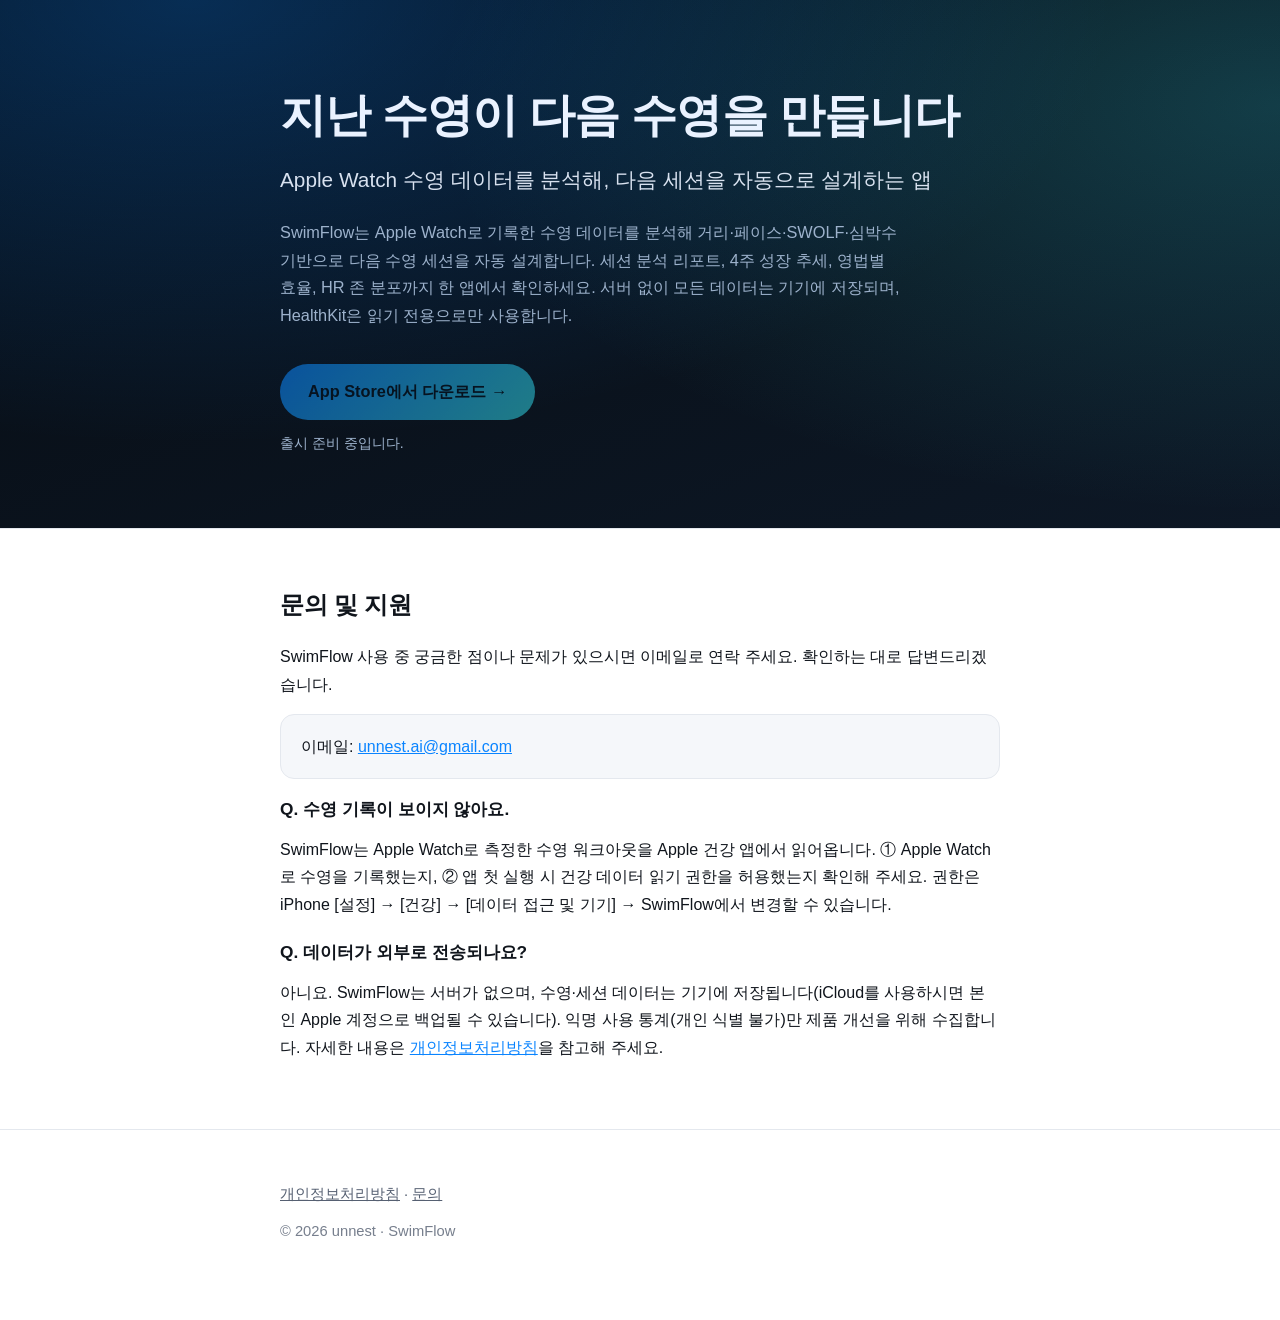
==== index.html @ 41cf7a86 "SwimFlow 사이트 초기 게시 — 랜딩(index) + 개인정보처리방침(privacy) + CNAME 소스: unnest-app/swimflow docs/marketing/la" ====
<!DOCTYPE html>
<html lang="ko">
<head>
  <meta charset="UTF-8" />
  <meta name="viewport" content="width=device-width, initial-scale=1.0" />
  <title>SwimFlow — 지난 수영이 다음 수영을 만듭니다</title>
  <meta name="description" content="Apple Watch 수영 데이터를 분석해 다음 세션을 자동으로 설계하는 앱. 서버 없이 모든 데이터는 기기에 저장됩니다." />
  <!--
    배포용 마케팅 랜딩 (Support URL + Marketing URL 겸용).
    호스팅: swimflow.unnest.app 루트(/)에 게시.
    ※ 개인정보처리방침은 별도 페이지 — docs/legal/privacy-policy.html 을 /privacy 경로에 게시.
       App Store Connect 개인정보처리방침 URL + 인앱 링크(AppLinks.swift) = https://swimflow.unnest.app/privacy
    ※ 출시 후: 아래 "APP_STORE_URL" 자리에 App Store 링크 삽입 + class="cta disabled"에서 disabled 제거.
  -->
  <style>
    :root {
      color-scheme: light dark;
      --bg: #ffffff;
      --surface: #f5f7fa;
      --text: #10151c;
      --text-dim: #566072;
      --border: #e4e8ee;
      --accent: #0A84FF;
      --accent-2: #32D4DE;
      --navy-1: #060B11;
      --navy-2: #0D1826;
      --code-bg: #eef1f5;
      --on-navy: #eaf2ff;
      --on-navy-dim: #9db2cc;
    }
    @media (prefers-color-scheme: dark) {
      :root {
        --bg: #060B11;
        --surface: #0D1520;
        --text: #eef2f7;
        --text-dim: #9aa7b8;
        --border: #1e2a38;
        --code-bg: #142031;
      }
    }
    * { box-sizing: border-box; }
    html { -webkit-text-size-adjust: 100%; scroll-behavior: smooth; }
    body {
      font-family: -apple-system, BlinkMacSystemFont, "Apple SD Gothic Neo", "Segoe UI", Roboto, sans-serif;
      line-height: 1.7;
      color: var(--text);
      background: var(--bg);
      margin: 0;
    }
    a { color: var(--accent); }
    .wrap { max-width: 760px; margin: 0 auto; padding: 0 20px; }

    /* Hero */
    .hero {
      background:
        radial-gradient(120% 140% at 15% 0%, rgba(10,132,255,0.28), transparent 60%),
        radial-gradient(120% 140% at 100% 20%, rgba(50,212,222,0.22), transparent 55%),
        linear-gradient(160deg, var(--navy-1), var(--navy-2));
      color: var(--on-navy);
      padding: 88px 0 72px;
    }
    .hero h1 {
      font-size: clamp(1.9rem, 6vw, 2.9rem);
      font-weight: 800;
      letter-spacing: -0.02em;
      line-height: 1.2;
      margin: 0 0 18px;
    }
    .hero .sub {
      font-size: clamp(1.05rem, 3vw, 1.3rem);
      font-weight: 500;
      color: var(--on-navy);
      opacity: 0.92;
      margin: 0 0 22px;
    }
    .hero .body {
      font-size: 1.02rem;
      color: var(--on-navy-dim);
      max-width: 620px;
      margin: 0 0 34px;
    }
    .cta {
      display: inline-block;
      background: linear-gradient(135deg, var(--accent), var(--accent-2));
      color: #04121f;
      font-weight: 700;
      font-size: 1.02rem;
      text-decoration: none;
      padding: 14px 28px;
      border-radius: 999px;
    }
    .cta.disabled { opacity: 0.55; pointer-events: none; }
    .cta-note { display: block; margin-top: 12px; font-size: 0.88rem; color: var(--on-navy-dim); }

    /* Sections */
    section { padding: 56px 0; border-top: 1px solid var(--border); }
    h2 {
      font-size: 1.5rem;
      font-weight: 700;
      letter-spacing: -0.01em;
      margin: 0 0 18px;
    }
    h3 { font-size: 1.08rem; font-weight: 600; margin: 26px 0 8px; }
    p { margin: 12px 0; }
    .card {
      background: var(--surface);
      border: 1px solid var(--border);
      border-radius: 14px;
      padding: 18px 20px;
      margin: 16px 0;
    }
    .faq h3 { margin-top: 20px; }
    .faq h3:first-child { margin-top: 0; }
    footer { padding: 40px 0 64px; color: var(--text-dim); font-size: 0.92rem; border-top: 1px solid var(--border); }
    footer a { color: var(--text-dim); }
    footer .muted { opacity: 0.8; margin-top: 8px; }
  </style>
</head>
<body>

  <!-- ① 히어로 -->
  <header class="hero" id="home">
    <div class="wrap">
      <h1>지난 수영이 다음 수영을 만듭니다</h1>
      <p class="sub">Apple Watch 수영 데이터를 분석해, 다음 세션을 자동으로 설계하는 앱</p>
      <p class="body">
        SwimFlow는 Apple Watch로 기록한 수영 데이터를 분석해 거리·페이스·SWOLF·심박수 기반으로
        다음 수영 세션을 자동 설계합니다. 세션 분석 리포트, 4주 성장 추세, 영법별 효율, HR 존 분포까지
        한 앱에서 확인하세요. 서버 없이 모든 데이터는 기기에 저장되며, HealthKit은 읽기 전용으로만 사용합니다.
      </p>
      <!-- 출시 후 href를 App Store 주소로 교체하고 class="cta disabled"에서 disabled 제거 -->
      <a class="cta disabled" href="#" data-appstore="APP_STORE_URL">App Store에서 다운로드 →</a>
      <span class="cta-note">출시 준비 중입니다.</span>
    </div>
  </header>

  <!-- ② 문의 및 지원 -->
  <section id="support">
    <div class="wrap">
      <h2>문의 및 지원</h2>
      <p>SwimFlow 사용 중 궁금한 점이나 문제가 있으시면 이메일로 연락 주세요. 확인하는 대로 답변드리겠습니다.</p>
      <div class="card">이메일: <a href="mailto:unnest.ai@gmail.com">unnest.ai@gmail.com</a></div>

      <div class="faq">
        <h3>Q. 수영 기록이 보이지 않아요.</h3>
        <p>SwimFlow는 Apple Watch로 측정한 수영 워크아웃을 Apple 건강 앱에서 읽어옵니다.
          ① Apple Watch로 수영을 기록했는지, ② 앱 첫 실행 시 건강 데이터 읽기 권한을 허용했는지 확인해 주세요.
          권한은 iPhone [설정] → [건강] → [데이터 접근 및 기기] → SwimFlow에서 변경할 수 있습니다.</p>

        <h3>Q. 데이터가 외부로 전송되나요?</h3>
        <p>아니요. SwimFlow는 서버가 없으며, 수영·세션 데이터는 기기에 저장됩니다(iCloud를 사용하시면
          본인 Apple 계정으로 백업될 수 있습니다). 익명 사용 통계(개인 식별 불가)만 제품 개선을 위해 수집합니다.
          자세한 내용은 <a href="/privacy">개인정보처리방침</a>을 참고해 주세요.</p>
      </div>
    </div>
  </section>

  <footer>
    <div class="wrap">
      <p><a href="/privacy">개인정보처리방침</a> · <a href="mailto:unnest.ai@gmail.com">문의</a></p>
      <p class="muted">© 2026 unnest · SwimFlow</p>
    </div>
  </footer>

</body>
</html>
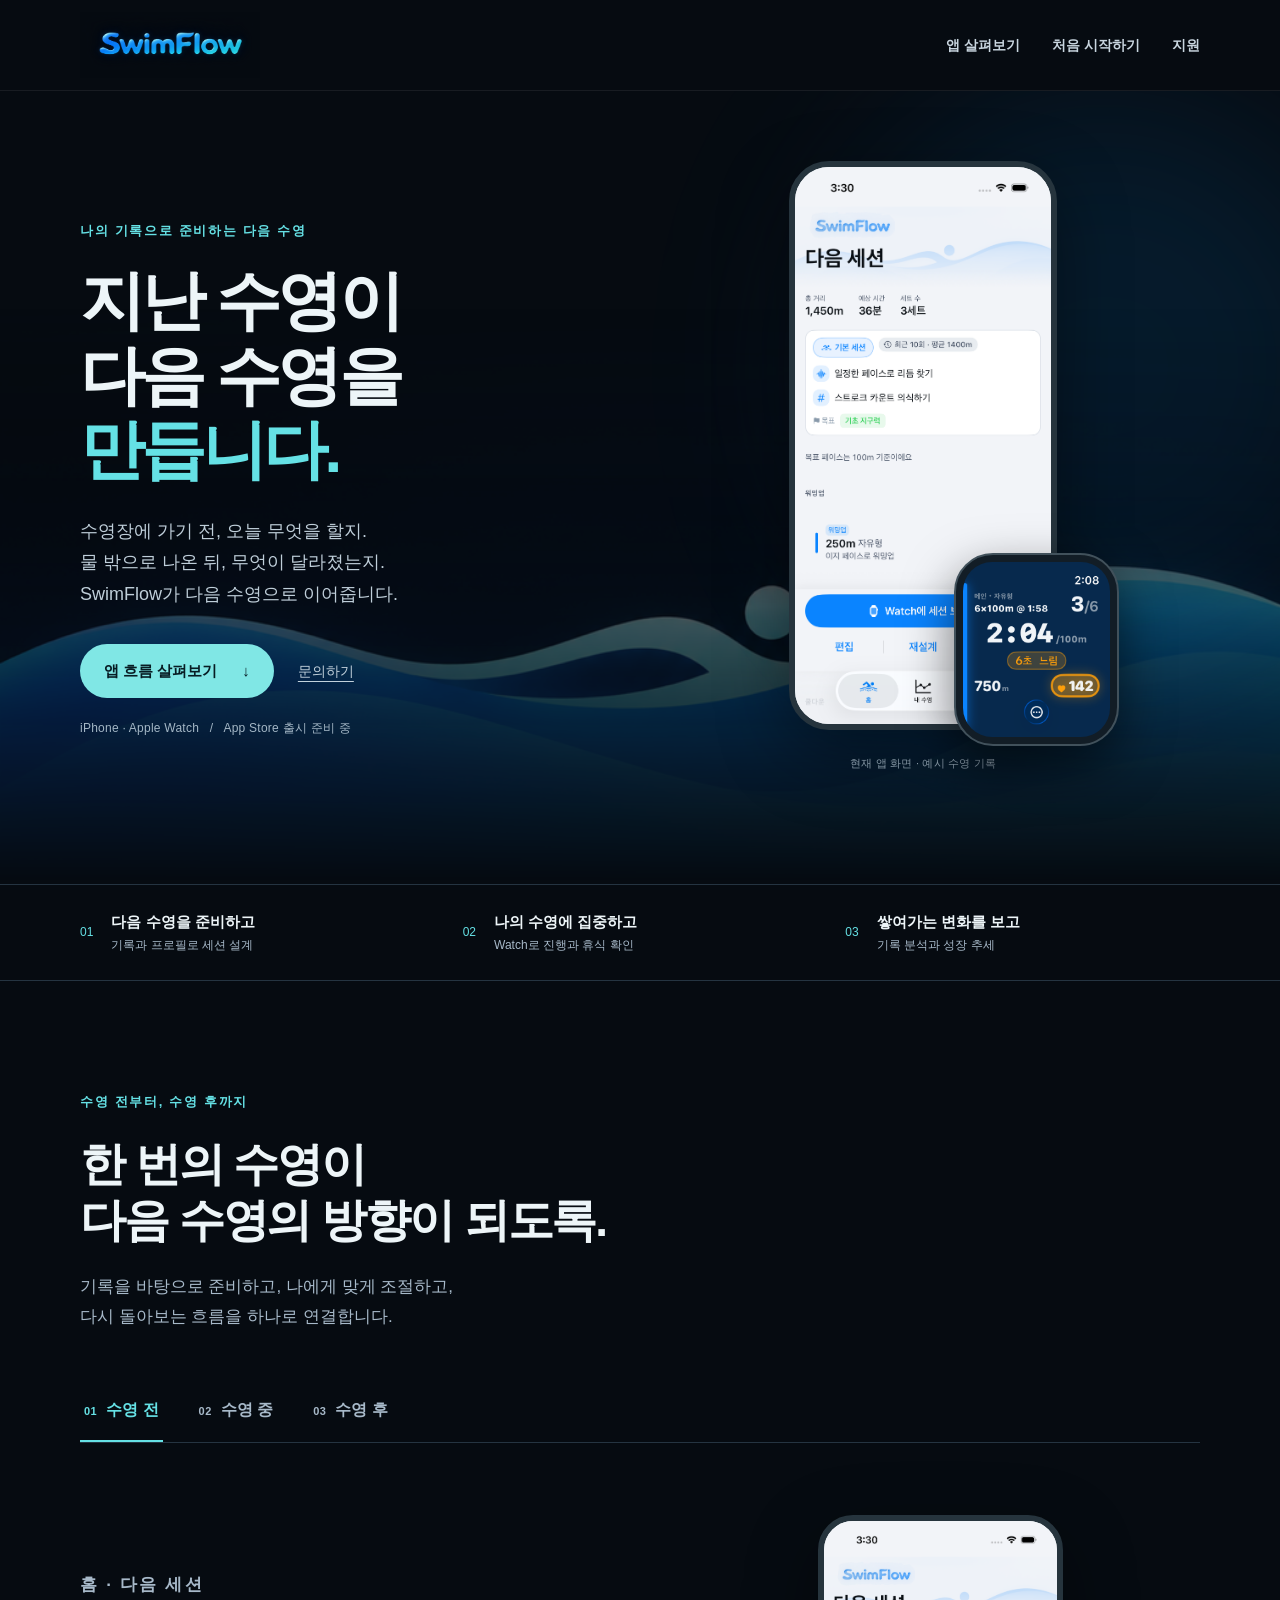
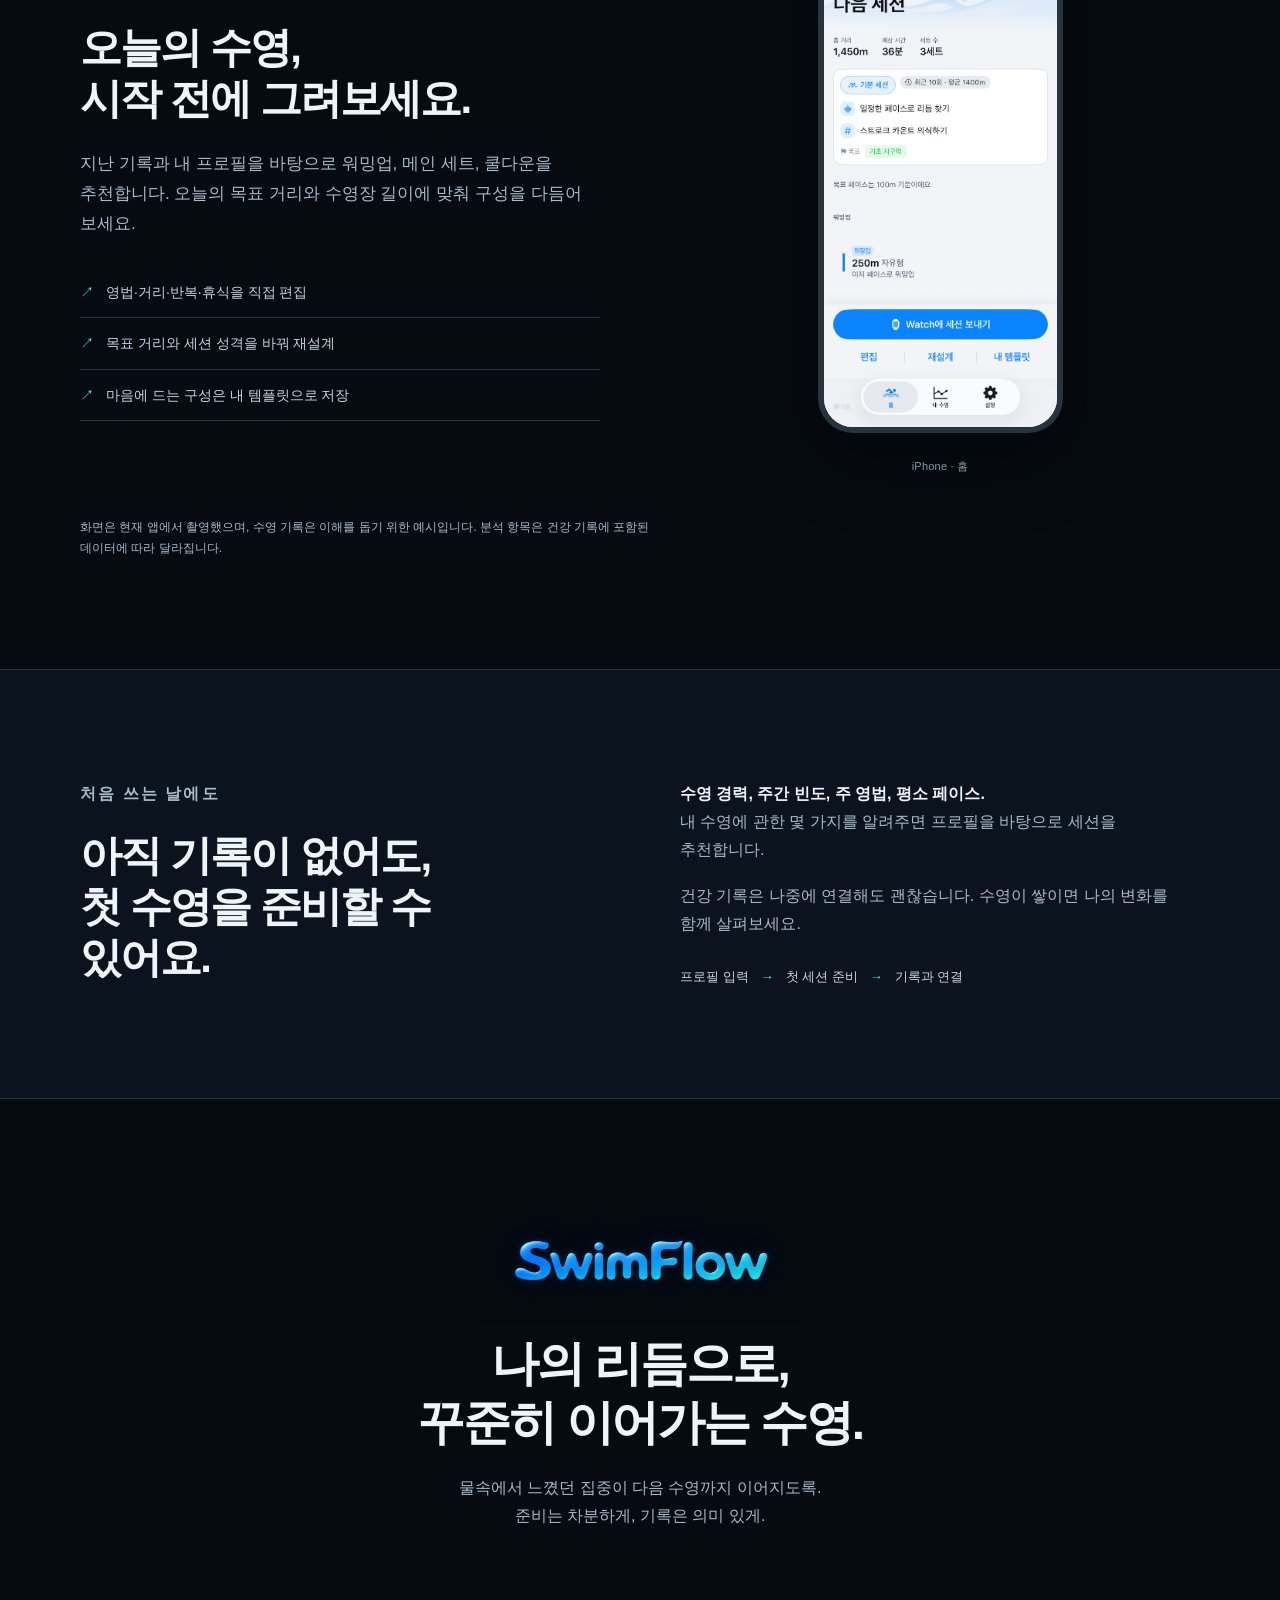
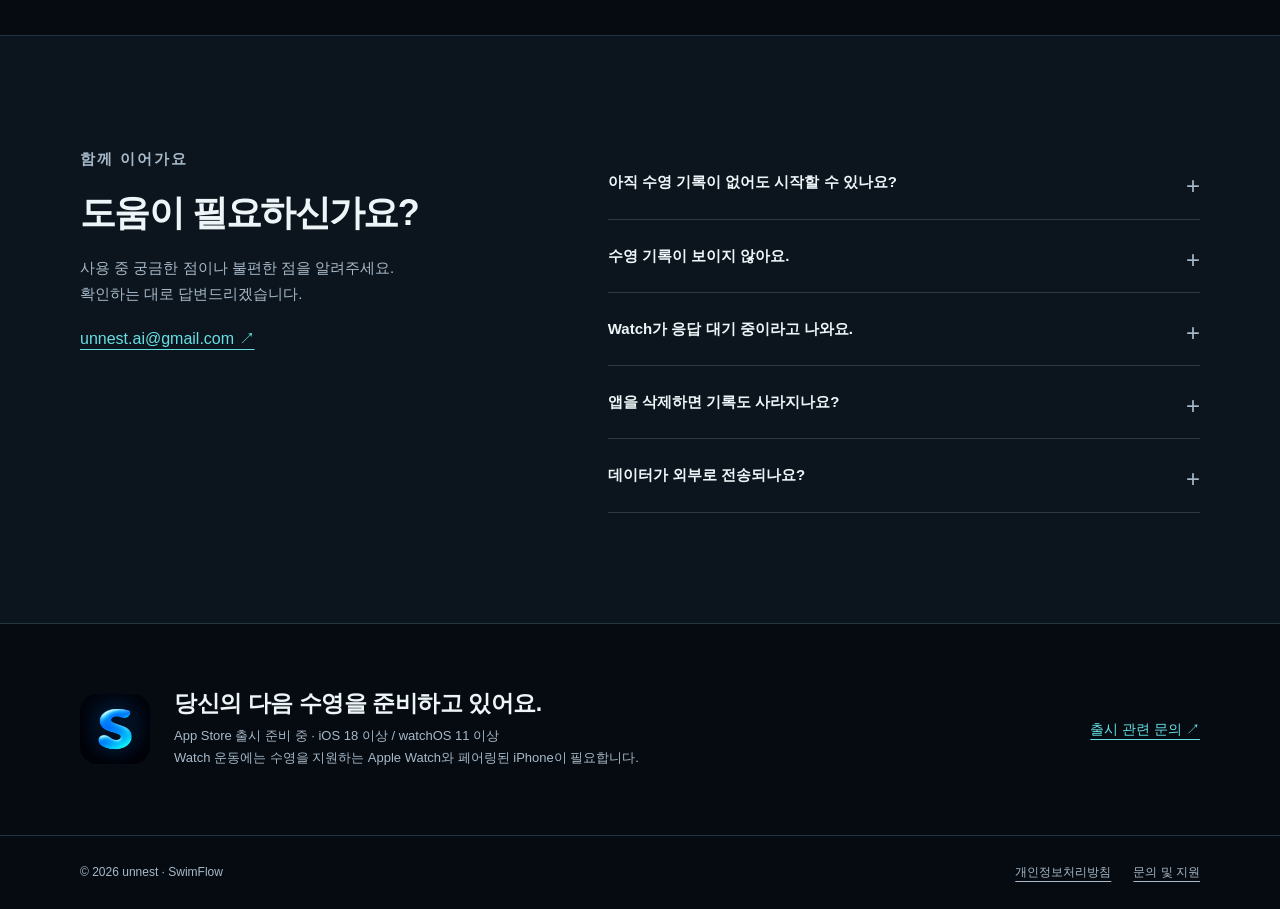
==== commit cc9d98e5: "Refresh SwimFlow website with approved brand and app journey" ====
--- a/index.html
+++ b/index.html
@@ -2,165 +2,143 @@
 <html lang="ko">
 <head>
   <meta charset="UTF-8" />
-  <meta name="viewport" content="width=device-width, initial-scale=1.0" />
+  <meta name="viewport" content="width=device-width, initial-scale=1" />
+  <meta name="theme-color" content="#060B11" />
   <title>SwimFlow — 지난 수영이 다음 수영을 만듭니다</title>
-  <meta name="description" content="Apple Watch 수영 데이터를 분석해 다음 세션을 자동으로 설계하는 앱. 서버 없이 모든 데이터는 기기에 저장됩니다." />
-  <!--
-    배포용 마케팅 랜딩 (Support URL + Marketing URL 겸용).
-    호스팅: swimflow.unnest.app 루트(/)에 게시.
-    ※ 개인정보처리방침은 별도 페이지 — docs/legal/privacy-policy.html 을 /privacy 경로에 게시.
-       App Store Connect 개인정보처리방침 URL + 인앱 링크(AppLinks.swift) = https://swimflow.unnest.app/privacy
-    ※ 출시 후: 아래 "APP_STORE_URL" 자리에 App Store 링크 삽입 + class="cta disabled"에서 disabled 제거.
-  -->
-  <style>
-    :root {
-      color-scheme: light dark;
-      --bg: #ffffff;
-      --surface: #f5f7fa;
-      --text: #10151c;
-      --text-dim: #566072;
-      --border: #e4e8ee;
-      --accent: #0A84FF;
-      --accent-2: #32D4DE;
-      --navy-1: #060B11;
-      --navy-2: #0D1826;
-      --code-bg: #eef1f5;
-      --on-navy: #eaf2ff;
-      --on-navy-dim: #9db2cc;
-    }
-    @media (prefers-color-scheme: dark) {
-      :root {
-        --bg: #060B11;
-        --surface: #0D1520;
-        --text: #eef2f7;
-        --text-dim: #9aa7b8;
-        --border: #1e2a38;
-        --code-bg: #142031;
-      }
-    }
-    * { box-sizing: border-box; }
-    html { -webkit-text-size-adjust: 100%; scroll-behavior: smooth; }
-    body {
-      font-family: -apple-system, BlinkMacSystemFont, "Apple SD Gothic Neo", "Segoe UI", Roboto, sans-serif;
-      line-height: 1.7;
-      color: var(--text);
-      background: var(--bg);
-      margin: 0;
-    }
-    a { color: var(--accent); }
-    .wrap { max-width: 760px; margin: 0 auto; padding: 0 20px; }
-
-    /* Hero */
-    .hero {
-      background:
-        radial-gradient(120% 140% at 15% 0%, rgba(10,132,255,0.28), transparent 60%),
-        radial-gradient(120% 140% at 100% 20%, rgba(50,212,222,0.22), transparent 55%),
-        linear-gradient(160deg, var(--navy-1), var(--navy-2));
-      color: var(--on-navy);
-      padding: 88px 0 72px;
-    }
-    .hero h1 {
-      font-size: clamp(1.9rem, 6vw, 2.9rem);
-      font-weight: 800;
-      letter-spacing: -0.02em;
-      line-height: 1.2;
-      margin: 0 0 18px;
-    }
-    .hero .sub {
-      font-size: clamp(1.05rem, 3vw, 1.3rem);
-      font-weight: 500;
-      color: var(--on-navy);
-      opacity: 0.92;
-      margin: 0 0 22px;
-    }
-    .hero .body {
-      font-size: 1.02rem;
-      color: var(--on-navy-dim);
-      max-width: 620px;
-      margin: 0 0 34px;
-    }
-    .cta {
-      display: inline-block;
-      background: linear-gradient(135deg, var(--accent), var(--accent-2));
-      color: #04121f;
-      font-weight: 700;
-      font-size: 1.02rem;
-      text-decoration: none;
-      padding: 14px 28px;
-      border-radius: 999px;
-    }
-    .cta.disabled { opacity: 0.55; pointer-events: none; }
-    .cta-note { display: block; margin-top: 12px; font-size: 0.88rem; color: var(--on-navy-dim); }
-
-    /* Sections */
-    section { padding: 56px 0; border-top: 1px solid var(--border); }
-    h2 {
-      font-size: 1.5rem;
-      font-weight: 700;
-      letter-spacing: -0.01em;
-      margin: 0 0 18px;
-    }
-    h3 { font-size: 1.08rem; font-weight: 600; margin: 26px 0 8px; }
-    p { margin: 12px 0; }
-    .card {
-      background: var(--surface);
-      border: 1px solid var(--border);
-      border-radius: 14px;
-      padding: 18px 20px;
-      margin: 16px 0;
-    }
-    .faq h3 { margin-top: 20px; }
-    .faq h3:first-child { margin-top: 0; }
-    footer { padding: 40px 0 64px; color: var(--text-dim); font-size: 0.92rem; border-top: 1px solid var(--border); }
-    footer a { color: var(--text-dim); }
-    footer .muted { opacity: 0.8; margin-top: 8px; }
-  </style>
+  <meta name="description" content="나의 기록으로 준비하는 다음 수영. SwimFlow에서 세션을 설계하고 Apple Watch로 수영한 뒤, 내 수영의 변화를 확인하세요." />
+  <meta property="og:title" content="SwimFlow — 지난 수영이 다음 수영을 만듭니다" />
+  <meta property="og:description" content="수영 전의 준비부터, 수영 후의 발견까지. iPhone과 Apple Watch로 이어가는 나의 수영." />
+  <meta property="og:type" content="website" />
+  <meta property="og:url" content="https://swimflow.unnest.app/" />
+  <link rel="canonical" href="https://swimflow.unnest.app/" />
+  <link rel="stylesheet" href="site.css" />
+  <script src="site.js" defer></script>
 </head>
 <body>
-
-  <!-- ① 히어로 -->
-  <header class="hero" id="home">
-    <div class="wrap">
-      <h1>지난 수영이 다음 수영을 만듭니다</h1>
-      <p class="sub">Apple Watch 수영 데이터를 분석해, 다음 세션을 자동으로 설계하는 앱</p>
-      <p class="body">
-        SwimFlow는 Apple Watch로 기록한 수영 데이터를 분석해 거리·페이스·SWOLF·심박수 기반으로
-        다음 수영 세션을 자동 설계합니다. 세션 분석 리포트, 4주 성장 추세, 영법별 효율, HR 존 분포까지
-        한 앱에서 확인하세요. 서버 없이 모든 데이터는 기기에 저장되며, HealthKit은 읽기 전용으로만 사용합니다.
-      </p>
-      <!-- 출시 후 href를 App Store 주소로 교체하고 class="cta disabled"에서 disabled 제거 -->
-      <a class="cta disabled" href="#" data-appstore="APP_STORE_URL">App Store에서 다운로드 →</a>
-      <span class="cta-note">출시 준비 중입니다.</span>
-    </div>
+  <a class="skip" href="#main">본문으로 이동</a>
+  <header class="site-header">
+    <nav class="nav wrap" aria-label="주요 메뉴">
+      <a class="brand" href="#home" aria-label="SwimFlow 처음으로"><img src="assets/wordmark.png" width="2056" height="765" alt="SwimFlow" fetchpriority="high" /></a>
+      <div class="nav-links">
+        <a href="#journey">앱 살펴보기</a>
+        <a class="nav-extra" href="#first-swim">처음 시작하기</a>
+        <a href="#support">지원</a>
+      </div>
+    </nav>
   </header>
-
-  <!-- ② 문의 및 지원 -->
-  <section id="support">
-    <div class="wrap">
-      <h2>문의 및 지원</h2>
-      <p>SwimFlow 사용 중 궁금한 점이나 문제가 있으시면 이메일로 연락 주세요. 확인하는 대로 답변드리겠습니다.</p>
-      <div class="card">이메일: <a href="mailto:unnest.ai@gmail.com">unnest.ai@gmail.com</a></div>
-
-      <div class="faq">
-        <h3>Q. 수영 기록이 보이지 않아요.</h3>
-        <p>SwimFlow는 Apple Watch로 측정한 수영 워크아웃을 Apple 건강 앱에서 읽어옵니다.
-          ① Apple Watch로 수영을 기록했는지, ② 앱 첫 실행 시 건강 데이터 읽기 권한을 허용했는지 확인해 주세요.
-          권한은 iPhone [설정] → [건강] → [데이터 접근 및 기기] → SwimFlow에서 변경할 수 있습니다.</p>
-
-        <h3>Q. 데이터가 외부로 전송되나요?</h3>
-        <p>아니요. SwimFlow는 서버가 없으며, 수영·세션 데이터는 기기에 저장됩니다(iCloud를 사용하시면
-          본인 Apple 계정으로 백업될 수 있습니다). 익명 사용 통계(개인 식별 불가)만 제품 개선을 위해 수집합니다.
-          자세한 내용은 <a href="/privacy">개인정보처리방침</a>을 참고해 주세요.</p>
+  <main id="main">
+    <section class="hero" id="home" aria-labelledby="hero-title">
+      <div class="hero-water" aria-hidden="true"><img src="assets/water.png" width="1024" height="1024" alt="" /></div>
+      <div class="wrap hero-grid">
+        <div class="hero-copy">
+          <p class="eyebrow">나의 기록으로 준비하는 다음 수영</p>
+          <h1 id="hero-title"><span>지난 수영이</span> <span>다음 수영을</span> <span class="accent">만듭니다.</span></h1>
+          <p class="hero-intro">수영장에 가기 전, 오늘 무엇을 할지.<br />물 밖으로 나온 뒤, 무엇이 달라졌는지.<br />SwimFlow가 다음 수영으로 이어줍니다.</p>
+          <div class="actions">
+            <a class="button" href="#journey">앱 흐름 살펴보기 <span aria-hidden="true">↓</span></a>
+            <a class="text-link" href="#support">문의하기</a>
+          </div>
+          <p class="availability">iPhone · Apple Watch &nbsp; / &nbsp; App Store 출시 준비 중</p>
+        </div>
+        <figure class="hero-visual">
+          <div class="phone"><img src="assets/app-home.png" width="1206" height="2622" alt="SwimFlow 홈. 다음 수영의 추천 이유와 세트를 확인하고 Watch에 세션을 보냅니다." fetchpriority="high" /></div>
+          <div class="hero-watch"><img src="assets/app-watch.png" width="416" height="496" alt="Watch 운동 화면. 세트 진행, 직전 구간 페이스와 심박수를 표시합니다." /></div>
+          <figcaption class="screen-note">현재 앱 화면 · 예시 수영 기록</figcaption>
+        </figure>
+      </div>
+    </section>
+    <div class="loop-strip">
+      <div class="wrap">
+        <ol class="loop" aria-label="SwimFlow의 수영 흐름">
+          <li><span class="n">01</span><div><strong>다음 수영을 준비하고</strong><small>기록과 프로필로 세션 설계</small></div></li>
+          <li><span class="n">02</span><div><strong>나의 수영에 집중하고</strong><small>Watch로 진행과 휴식 확인</small></div></li>
+          <li><span class="n">03</span><div><strong>쌓여가는 변화를 보고</strong><small>기록 분석과 성장 추세</small></div></li>
+        </ol>
       </div>
     </div>
-  </section>
-
-  <footer>
-    <div class="wrap">
-      <p><a href="/privacy">개인정보처리방침</a> · <a href="mailto:unnest.ai@gmail.com">문의</a></p>
-      <p class="muted">© 2026 unnest · SwimFlow</p>
-    </div>
-  </footer>
-
+    <section class="section wrap" id="journey" aria-labelledby="journey-title">
+      <div class="section-heading">
+        <p class="eyebrow">수영 전부터, 수영 후까지</p>
+        <h2 id="journey-title">한 번의 수영이<br />다음 수영의 방향이 되도록.</h2>
+        <p class="intro">기록을 바탕으로 준비하고, 나에게 맞게 조절하고,<br />다시 돌아보는 흐름을 하나로 연결합니다.</p>
+      </div>
+      <div class="journey-tabs" role="tablist" aria-label="수영 단계별 기능" data-journey-tabs hidden>
+        <button type="button" id="tab-plan" role="tab" aria-controls="panel-plan" aria-selected="true"><span>01</span>수영 전</button>
+        <button type="button" id="tab-swim" role="tab" aria-controls="panel-swim" aria-selected="false" tabindex="-1"><span>02</span>수영 중</button>
+        <button type="button" id="tab-review" role="tab" aria-controls="panel-review" aria-selected="false" tabindex="-1"><span>03</span>수영 후</button>
+      </div>
+      <div class="journey-panel" id="panel-plan" role="tabpanel" aria-labelledby="plan-title" tabindex="0">
+        <div class="panel-copy">
+          <p class="eyebrow">홈 · 다음 세션</p>
+          <h3 id="plan-title">오늘의 수영,<br />시작 전에 그려보세요.</h3>
+          <p>지난 기록과 내 프로필을 바탕으로 워밍업, 메인 세트, 쿨다운을 추천합니다. 오늘의 목표 거리와 수영장 길이에 맞춰 구성을 다듬어 보세요.</p>
+          <ul class="feature-points"><li>영법·거리·반복·휴식을 직접 편집</li><li>목표 거리와 세션 성격을 바꿔 재설계</li><li>마음에 드는 구성은 내 템플릿으로 저장</li></ul>
+        </div>
+        <figure class="panel-visual">
+          <div class="phone"><img src="assets/app-home.png" width="1206" height="2622" alt="다음 세션 화면의 추천 구성과 편집·재설계·내 템플릿 기능" loading="lazy" /></div>
+          <figcaption class="screen-note">iPhone · 홈</figcaption>
+        </figure>
+      </div>
+      <div class="journey-panel" id="panel-swim" role="tabpanel" aria-labelledby="swim-title" tabindex="0">
+        <div class="panel-copy">
+          <p class="eyebrow">Apple Watch · 운동 진행</p>
+          <h3 id="swim-title">수영장에서는,<br />손목에서 흐름을 확인하세요.</h3>
+          <p>iPhone에서 준비한 세션을 Watch에서 받아 시작합니다. 지금 몇 번째 세트인지, 얼마나 쉬면 되는지 확인하며 나의 페이스로 이어가세요.</p>
+          <ul class="feature-points"><li>세트·반복 진행과 수영 거리 확인</li><li>직전 구간 페이스·심박수·휴식 표시</li><li>운동을 마치면 Apple 건강에 기록 저장</li></ul>
+        </div>
+        <figure class="panel-visual watch-visual">
+          <div class="watch-device"><img src="assets/app-watch.png" width="416" height="496" alt="Watch 운동 화면. 6회 중 3번째 반복과 직전 구간 페이스, 거리, 심박수를 보여줍니다." loading="lazy" /></div>
+          <figcaption class="screen-note">Apple Watch · 운동 진행 중</figcaption>
+        </figure>
+      </div>
+      <div class="journey-panel" id="panel-review" role="tabpanel" aria-labelledby="review-title" tabindex="0">
+        <div class="panel-copy">
+          <p class="eyebrow">내 수영 · 기록과 성장</p>
+          <h3 id="review-title">조금씩 달라지는<br />나의 수영을 발견하세요.</h3>
+          <p>한 번의 기록에서는 페이스와 수영 효율, 심박 분포를 살펴보고, 쌓인 기록에서는 시간에 따른 변화를 확인하세요. 지난 수영이 다음 추천의 바탕이 됩니다.</p>
+          <ul class="feature-points"><li>최근 기록과 달력에서 수영 돌아보기</li><li>세션별 페이스·SWOLF·심박 존 분석</li><li>1주·4주·3개월로 성장 추세 확인</li></ul>
+        </div>
+        <figure class="panel-visual">
+          <div class="phone"><img src="assets/app-growth.png" width="1206" height="2622" alt="내 수영의 성장 로그. 3개월 수영 거리와 누적 거리를 그래프로 확인합니다." loading="lazy" /></div>
+          <figcaption class="screen-note">iPhone · 내 수영의 성장 로그</figcaption>
+        </figure>
+      </div>
+      <p class="fineprint">화면은 현재 앱에서 촬영했으며, 수영 기록은 이해를 돕기 위한 예시입니다. 분석 항목은 건강 기록에 포함된 데이터에 따라 달라집니다.</p>
+    </section>
+    <section class="section first-swim" id="first-swim" aria-labelledby="first-title">
+      <div class="wrap first-grid">
+        <div><p class="eyebrow">처음 쓰는 날에도</p><h2 id="first-title">아직 기록이 없어도,<br />첫 수영을 준비할 수 있어요.</h2></div>
+        <div>
+          <p><strong>수영 경력, 주간 빈도, 주 영법, 평소 페이스.</strong><br />내 수영에 관한 몇 가지를 알려주면 프로필을 바탕으로 세션을 추천합니다.</p>
+          <p>건강 기록은 나중에 연결해도 괜찮습니다. 수영이 쌓이면 나의 변화를 함께 살펴보세요.</p>
+          <div class="first-steps" aria-label="처음 시작하는 순서"><span>프로필 입력</span><span class="arrow" aria-hidden="true">→</span><span>첫 세션 준비</span><span class="arrow" aria-hidden="true">→</span><span>기록과 연결</span></div>
+        </div>
+      </div>
+    </section>
+    <section class="philosophy wrap" aria-labelledby="philosophy-title">
+      <img class="wordmark" src="assets/wordmark.png" width="2056" height="765" alt="SwimFlow" loading="lazy" />
+      <h2 id="philosophy-title">나의 리듬으로,<br />꾸준히 이어가는 수영.</h2>
+      <p>물속에서 느꼈던 집중이 다음 수영까지 이어지도록.<br />준비는 차분하게, 기록은 의미 있게.</p>
+    </section>
+    <section class="section support" id="support" aria-labelledby="support-title">
+      <div class="wrap support-grid">
+        <div class="support-intro"><p class="eyebrow">함께 이어가요</p><h2 id="support-title">도움이 필요하신가요?</h2><p>사용 중 궁금한 점이나 불편한 점을 알려주세요.<br />확인하는 대로 답변드리겠습니다.</p><a href="mailto:unnest.ai@gmail.com">unnest.ai@gmail.com ↗</a></div>
+        <div class="faq">
+          <details><summary>아직 수영 기록이 없어도 시작할 수 있나요?</summary><p>네. 처음 입력한 수영 경력·빈도·주 영법·페이스를 바탕으로 세션을 추천합니다. 건강 데이터 연동은 나중에 할 수 있고, 수영 기록이 쌓이면 분석과 성장 추세를 확인할 수 있습니다.</p></details>
+          <details><summary>수영 기록이 보이지 않아요.</summary><p>먼저 iPhone의 건강 앱에 수영 기록이 있는지 확인하세요. 건강 앱 → 요약 → 프로필 → 개인정보 보호의 앱 → SwimFlow에서 읽기 권한을 확인한 뒤, SwimFlow의 설정 → 데이터 재동기화를 실행해 주세요. Watch에서 저장한 기록은 iPhone의 건강 앱에 반영되기까지 시간이 걸릴 수 있습니다.</p></details>
+          <details><summary>Watch가 응답 대기 중이라고 나와요.</summary><p>Watch 응답 대기는 연결이 끊겼다는 뜻만은 아닙니다. 페어링된 Watch에 SwimFlow가 설치되어 있는지 확인하고 Watch 앱을 열어 주세요. iPhone에서 보낸 세션이 Watch에 표시되는지 확인한 뒤 시작하세요.</p></details>
+          <details><summary>앱을 삭제하면 기록도 사라지나요?</summary><p>앱에 저장한 프로필·템플릿·세션 구성은 삭제될 수 있으므로 문제 해결을 위해 먼저 앱을 삭제하지 마세요. Apple 건강에 저장된 운동은 별도로 남아 있으며, 읽기 권한을 허용하면 다시 불러올 수 있습니다. SwimFlow는 자체 계정 백업이나 기기 간 클라우드 동기화를 제공하지 않습니다.</p></details>
+          <details><summary>데이터가 외부로 전송되나요?</summary><p>수영 분석과 세션 설계는 기기에서 이루어집니다. iPhone은 건강 기록을 읽고, Watch는 직접 측정한 운동을 Apple 건강에 저장합니다. 제품 개선을 위해 TelemetryDeck에 사용 이벤트와 일부 운동 요약값(거리·시간), 앱·기기 정보와 해시 처리된 식별자가 전송됩니다. 자세한 항목과 문의 방법은 <a href="/privacy">개인정보처리방침</a>에서 확인할 수 있습니다.</p></details>        </div>
+      </div>
+    </section>
+    <section class="release" aria-labelledby="release-title">
+      <div class="wrap release-inner">
+        <img class="app-icon" src="assets/app-icon.png" width="1024" height="1024" alt="SwimFlow S 앱 아이콘" loading="lazy" />
+        <div><h2 id="release-title">당신의 다음 수영을 준비하고 있어요.</h2><p>App Store 출시 준비 중 · iOS 18 이상 / watchOS 11 이상<br />Watch 운동에는 수영을 지원하는 Apple Watch와 페어링된 iPhone이 필요합니다.</p></div>
+        <a class="text-link" href="mailto:unnest.ai@gmail.com">출시 관련 문의 ↗</a>
+      </div>
+    </section>
+  </main>
+  <footer><div class="wrap footer-inner"><p>© 2026 unnest · SwimFlow</p><div class="footer-links"><a href="/privacy">개인정보처리방침</a><a href="#support">문의 및 지원</a></div></div></footer>
 </body>
 </html>
--- a/site.css
+++ b/site.css
@@ -0,0 +1,821 @@
+:root {
+  color-scheme:dark;
+  --bg:#060b11;
+  --raised:#0d1520;
+  --text:#edf5f8;
+  --muted:#a7b9c9;
+  --cyan:#65e1e5;
+  --line:#253441;
+  --font:-apple-system,BlinkMacSystemFont,"Apple SD Gothic Neo","Segoe UI",sans-serif;
+}
+* {
+  box-sizing:border-box;
+}
+html {
+  scroll-padding-top:100px;
+}
+body {
+  margin:0;
+  background:var(--bg);
+  color:var(--text);
+  font-family:var(--font);
+  line-height:1.75;
+  word-break:keep-all;
+  overflow-wrap:anywhere;
+}
+button,a {
+  -webkit-tap-highlight-color:transparent;
+}
+button {
+  font:inherit;
+}
+a {
+  color:inherit;
+  text-underline-offset:5px;
+}
+button,a,summary {
+  touch-action:manipulation;
+}
+a:focus-visible,button:focus-visible,summary:focus-visible,[tabindex]:focus-visible {
+  outline:3px solid var(--cyan);
+  outline-offset:6px;
+}
+img {
+  max-width:100%;
+  display:block;
+  height:auto;
+}
+[hidden] {
+  display:none!important;
+}
+h1,h2,h3,p,figure {
+  margin:0;
+}
+h1,h2,h3 {
+  letter-spacing:-.045em;
+  line-height:1.22;
+}
+p+p {
+  margin-top:18px;
+}
+.wrap {
+  width:min(1120px,calc(100% - 64px));
+  margin-inline:auto;
+}
+.skip {
+  position:fixed;
+  z-index:50;
+  top:-80px;
+  left:20px;
+  background:var(--cyan);
+  color:#06141d;
+  padding:12px 20px;
+  border-radius:8px;
+}
+.skip:focus {
+  top:12px;
+}
+.site-header {
+  position:relative;
+  z-index:5;
+  border-bottom:1px solid #ffffff12;
+  background:var(--bg);
+}
+.nav {
+  min-height:90px;
+  display:flex;
+  justify-content:space-between;
+  align-items:center;
+  gap:24px;
+}
+.brand {
+  display:block;
+  width:180px;
+  flex:none;
+}
+.brand img {
+  width:100%;
+}
+.nav-links {
+  display:flex;
+  align-items:center;
+  gap:32px;
+  font-size:0.875rem;
+  font-weight:600;
+}
+.nav-links a {
+  text-decoration:none;
+  color:#c8d5df;
+}
+.nav-links a:hover {
+  color:var(--cyan);
+}
+.hero {
+  position:relative;
+  isolation:isolate;
+  overflow:hidden;
+}
+.hero-grid {
+  position:relative;
+  z-index:1;
+  display:grid;
+  grid-template-columns:minmax(0,1.05fr) minmax(0,.95fr);
+  align-items:center;
+  gap:64px;
+  padding-top:70px;
+  padding-bottom:86px;
+  min-height:740px;
+}
+.eyebrow {
+  font-size:0.8125rem;
+  font-weight:700;
+  letter-spacing:.13em;
+  color:var(--cyan);
+  margin-bottom:22px;
+}
+.hero h1 {
+  font-size:clamp(2.75rem,5.1vw,4.25rem);
+  line-height:1.14;
+  letter-spacing:-.06em;
+  font-weight:750;
+}
+.hero h1 span {
+  display:block;
+}
+.hero h1 .accent {
+  color:var(--cyan);
+}
+.hero-intro {
+  font-size:1.125rem;
+  color:#bfced9;
+  max-width:400px;
+  margin-top:28px;
+}
+.actions {
+  display:flex;
+  align-items:center;
+  gap:24px;
+  flex-wrap:wrap;
+  margin-top:34px;
+}
+.button {
+  display:inline-flex;
+  gap:25px;
+  align-items:center;
+  justify-content:center;
+  border-radius:999px;
+  padding:14px 24px;
+  font-size:0.9375rem;
+  font-weight:750;
+  text-decoration:none;
+  background:#80e7e5;
+  color:#071c23;
+  min-height:50px;
+}
+.button:hover {
+  background:#b6f7f2;
+}
+.text-link {
+  font-size:0.875rem;
+  color:#c2d1dc;
+}
+.availability {
+  font-size:0.75rem;
+  color:#a4b7c6;
+  letter-spacing:.02em;
+  margin-top:20px;
+}
+.hero-visual {
+  position:relative;
+  max-width:450px;
+  min-width:0;
+  padding:0 62px 25px 10px;
+  justify-self:center;
+}
+.phone {
+  width:268px;
+  max-width:100%;
+  border:6px solid #26343d;
+  border-radius:40px;
+  overflow:hidden;
+  background:#f1f4f8;
+  box-shadow:0 24px 70px #0006;
+  position:relative;
+}
+.phone img {
+  width:100%;
+  height:auto;
+}
+.hero-watch {
+  position:absolute;
+  right:0;
+  bottom:52px;
+  width:165px;
+  padding:7px;
+  border:2px solid #41515b;
+  border-radius:39px;
+  background:#121d26;
+  box-shadow:0 20px 50px #0008;
+}
+.hero-watch img {
+  border-radius:29px;
+}
+.screen-note {
+  font-size:0.6875rem;
+  color:#9fb3c3;
+  text-align:center;
+  margin-top:24px;
+  letter-spacing:.02em;
+}
+.hero-water {
+  position:absolute;
+  z-index:-1;
+  inset:0;
+  pointer-events:none;
+  opacity:.32;
+  mask-image:linear-gradient(transparent 27%,#000 65%,transparent 100%);
+  animation:water-arrival 1.8s cubic-bezier(.2,.7,.2,1) both;
+}
+.hero-water img {
+  position:absolute;
+  width:100%;
+  max-width:none;
+  bottom:-36vw;
+  min-width:1050px;
+  left:50%;
+  transform:translateX(-50%);
+}
+@keyframes water-arrival {
+  from {
+    transform:translateY(140px);
+    opacity:0;
+  }
+  to {
+    transform:translateY(0);
+    opacity:.32;
+  }
+}
+.hero::after {
+  content:"";
+  position:absolute;
+  z-index:-2;
+  width:550px;
+  height:550px;
+  border-radius:50%;
+  background:#063151;
+  filter:blur(90px);
+  right:-100px;
+  top:0;
+  opacity:.42;
+}
+.loop-strip {
+  position:relative;
+  border-top:1px solid var(--line);
+  border-bottom:1px solid var(--line);
+}
+.loop {
+  display:grid;
+  grid-template-columns:repeat(3,1fr);
+  list-style:none;
+  padding:24px 0;
+  margin:0;
+  gap:28px;
+}
+.loop li {
+  display:flex;
+  align-items:center;
+  gap:18px;
+}
+.loop .n {
+  font-size:0.75rem;
+  color:var(--cyan);
+  font-variant-numeric:tabular-nums;
+}
+.loop strong {
+  display:block;
+  font-size:0.9375rem;
+  font-weight:600;
+}
+.loop small {
+  display:block;
+  font-size:0.75rem;
+  color:var(--muted);
+}
+.section {
+  padding-block:110px;
+}
+.section-heading {
+  max-width:750px;
+}
+.section-heading h2 {
+  font-size:clamp(2.0rem,4vw,2.875rem);
+  font-weight:700;
+}
+.section-heading .intro {
+  max-width:590px;
+  font-size:1.0625rem;
+  color:var(--muted);
+  margin-top:24px;
+}
+.journey-tabs {
+  display:flex;
+  gap:32px;
+  border-bottom:1px solid var(--line);
+  margin-top:48px;
+}
+.journey-tabs button {
+  border:0;
+  background:none;
+  color:var(--muted);
+  cursor:pointer;
+  font-weight:650;
+  padding:16px 4px;
+  min-height:52px;
+  border-bottom:2px solid transparent;
+}
+.journey-tabs button span {
+  font-size:0.6875rem;
+  margin-right:9px;
+  letter-spacing:.04em;
+}
+.journey-tabs button[aria-selected=true] {
+  color:var(--cyan);
+  border-color:var(--cyan);
+}
+.journey-panel {
+  display:grid;
+  grid-template-columns:1fr 1fr;
+  align-items:center;
+  gap:80px;
+  min-height:650px;
+  padding-top:56px;
+}
+.journey-panel+.journey-panel {
+  border-top:1px solid var(--line);
+  margin-top:50px;
+}
+.journey-tabs:not([hidden])~.journey-panel {
+  margin-top:0;
+  border-top:0;
+}
+.panel-copy h3 {
+  font-size:clamp(1.875rem,3.6vw,2.625rem);
+  margin-bottom:25px;
+}
+.panel-copy>p {
+  color:var(--muted);
+  font-size:1.0625rem;
+}
+.feature-points {
+  list-style:none;
+  margin:28px 0 0;
+  padding:0;
+}
+.feature-points li {
+  padding:13px 0;
+  border-bottom:1px solid var(--line);
+  font-size:0.875rem;
+  color:#c5d3df;
+  display:flex;
+  gap:12px;
+}
+.feature-points li::before {
+  content:"↗";
+  color:var(--cyan);
+}
+.panel-visual {
+  justify-self:center;
+  position:relative;
+}
+.panel-visual .phone {
+  width:245px;
+  border-radius:35px;
+}
+.watch-device {
+  width:278px;
+  max-width:100%;
+  border:8px solid #253943;
+  border-radius:57px;
+  background:#0d1520;
+  box-shadow:0 20px 80px #0008;
+}
+.watch-device img {
+  width:100%;
+  border-radius:46px;
+}
+.watch-visual::before,.watch-visual::after {
+  content:"";
+  position:absolute;
+  left:25%;
+  right:25%;
+  height:65px;
+  background:linear-gradient(90deg,#142331,#253945,#142331);
+  border:1px solid #344651;
+  z-index:-1;
+}
+.watch-visual::before {
+  top:-65px;
+  border-radius:25px 25px 0 0;
+}
+.watch-visual::after {
+  bottom:0;
+  transform:translateY(38px);
+  border-radius:0 0 25px 25px;
+}
+.watch-visual {
+  isolation:isolate;
+  margin-bottom:45px;
+}
+.watch-visual .screen-note {
+  position:relative;
+  top:55px;
+}
+.first-swim {
+  border-block:1px solid var(--line);
+  background:#0b141e;
+}
+.first-grid {
+  display:grid;
+  grid-template-columns:1fr 1fr;
+  gap:80px;
+}
+.first-grid h2 {
+  font-size:clamp(1.875rem,3.5vw,2.625rem);
+  max-width:430px;
+}
+.first-grid p {
+  color:var(--muted);
+  font-size:1rem;
+}
+.first-grid p strong {
+  font-weight:600;
+  color:var(--text);
+}
+.first-steps {
+  display:flex;
+  gap:12px;
+  flex-wrap:wrap;
+  margin-top:28px;
+  font-size:0.8125rem;
+  color:#c6d5df;
+  align-items:center;
+}
+.first-steps .arrow {
+  color:var(--cyan);
+}
+.philosophy {
+  padding-block:105px;
+  text-align:center;
+}
+.philosophy .wordmark {
+  width:320px;
+  margin:0 auto 12px;
+}
+.philosophy h2 {
+  font-size:clamp(2.0rem,4vw,3.0rem);
+}
+.philosophy p {
+  color:var(--muted);
+  max-width:500px;
+  margin:22px auto 0;
+}
+.support {
+  background:#0c141d;
+  border-top:1px solid var(--line);
+}
+.support-grid {
+  display:grid;
+  grid-template-columns:.85fr 1.15fr;
+  gap:90px;
+}
+.support-intro h2 {
+  font-size:2.25rem;
+  margin-bottom:20px;
+}
+.support-intro p {
+  color:var(--muted);
+  font-size:0.9375rem;
+  margin-bottom:18px;
+}
+.support-intro a {
+  color:var(--cyan);
+  font-size:1rem;
+}
+.faq details {
+  border-bottom:1px solid #2a3945;
+  padding:0;
+}
+.faq summary {
+  list-style:none;
+  padding:23px 26px 23px 0;
+  position:relative;
+  font-size:0.9375rem;
+  font-weight:600;
+  cursor:pointer;
+}
+.faq summary::-webkit-details-marker {
+  display:none;
+}
+.faq summary::after {
+  content:"+";
+  position:absolute;
+  right:0;
+  top:19px;
+  font-size:1.5rem;
+  font-weight:400;
+  color:var(--muted);
+}
+.faq details[open] summary::after {
+  content:"−";
+}
+.faq details p {
+  padding:0 0 24px;
+  color:var(--muted);
+  font-size:0.875rem;
+}
+.faq a {
+  color:var(--cyan);
+}
+.release {
+  border-top:1px solid var(--line);
+  padding-block:65px;
+}
+.release-inner {
+  display:flex;
+  align-items:center;
+  gap:24px;
+}
+.app-icon {
+  width:70px;
+  height:70px;
+  border-radius:17px;
+}
+.release h2 {
+  font-size:1.4375rem;
+  letter-spacing:-.02em;
+}
+.release p {
+  font-size:0.8125rem;
+  color:var(--muted);
+  margin-top:8px;
+}
+.release .text-link {
+  margin-left:auto;
+  color:var(--cyan);
+}
+footer {
+  border-top:1px solid var(--line);
+  padding-block:26px;
+  font-size:0.75rem;
+  color:var(--muted);
+}
+.footer-inner {
+  display:flex;
+  gap:22px;
+  justify-content:space-between;
+  align-items:center;
+}
+.footer-links {
+  display:flex;
+  gap:22px;
+}
+.fineprint {
+  font-size:0.75rem;
+  color:var(--muted);
+  margin-top:24px;
+  max-width:610px;
+}
+@media(max-width:900px) {
+  .hero-grid {
+    gap:24px;
+    grid-template-columns:minmax(0,1.05fr) minmax(0,1fr);
+  }
+  .hero h1 {
+    font-size:3.25rem;
+  }
+  .hero-visual {
+    padding-right:40px;
+  }
+  .hero-watch {
+    width:140px;
+  }
+  .hero-intro {
+    font-size:1rem;
+  }
+  .journey-panel {
+    gap:40px;
+  }
+  .support-grid {
+    gap:45px;
+  }
+  .first-grid {
+    gap:35px;
+  }
+  .phone {
+    width:245px;
+  }
+}
+@media(max-width:680px) {
+  .wrap {
+    width:calc(100% - 40px);
+  }
+  .nav {
+    min-height:74px;
+    gap:18px;
+  }
+  .brand {
+    width:137px;
+  }
+  .nav-links {
+    gap:20px;
+    font-size:0.75rem;
+  }
+  .nav-links .nav-extra {
+    display:none;
+  }
+  .hero-grid {
+    grid-template-columns:minmax(0,1fr);
+    padding:44px 0 42px;
+    gap:44px;
+  }
+  .hero h1 {
+    font-size:clamp(2.6875rem,10.7vw,3.625rem);
+    line-height:1.17;
+  }
+  .hero-intro {
+    max-width:380px;
+    font-size:1rem;
+    margin-top:24px;
+  }
+  .hero .eyebrow {
+    font-size:0.6875rem;
+    margin-bottom:20px;
+  }
+  .actions {
+    margin-top:27px;
+    gap:20px;
+  }
+  .button {
+    font-size:0.875rem;
+    padding:13px 21px;
+  }
+  .availability {
+    font-size:0.6875rem;
+  }
+  .hero-visual {
+    width:310px;
+    max-width:100%;
+    padding:0 45px 0 5px;
+  }
+  .hero-visual .phone {
+    width:238px;
+    border-radius:35px;
+  }
+  .hero-watch {
+    width:130px;
+    bottom:50px;
+    padding:5px;
+    border-radius:30px;
+  }
+  .hero-watch img {
+    border-radius:22px;
+  }
+  .hero-water img {
+    min-width:1200px;
+    bottom:-650px;
+  }
+  .hero-water {
+    mask-image:linear-gradient(transparent 5%,#000 50%,transparent 100%);
+  }
+  .loop {
+    gap:12px;
+    padding:24px 0;
+  }
+  .loop li {
+    display:block;
+  }
+  .loop .n {
+    display:block;
+    margin-bottom:8px;
+  }
+  .loop strong {
+    font-size:0.8125rem;
+  }
+  .loop small {
+    font-size:0.6875rem;
+    margin-top:4px;
+  }
+  .section {
+    padding-block:72px;
+  }
+  .section-heading .intro {
+    font-size:0.9375rem;
+  }
+  .journey-tabs {
+    gap:20px;
+    margin-top:28px;
+    justify-content:space-between;
+  }
+  .journey-tabs button {
+    font-size:0.875rem;
+  }
+  .journey-tabs button span {
+    font-size:0.625rem;
+    margin-right:6px;
+  }
+  .journey-panel {
+    grid-template-columns:minmax(0,1fr);
+    gap:40px;
+    padding-top:35px;
+    min-height:0;
+  }
+  .panel-copy h3 {
+    font-size:1.9375rem;
+  }
+  .panel-copy>p {
+    font-size:0.9375rem;
+  }
+  .feature-points {
+    margin-top:20px;
+  }
+  .panel-visual .phone {
+    width:235px;
+  }
+  .watch-visual {
+    margin-block:60px;
+  }
+  .first-grid {
+    grid-template-columns:minmax(0,1fr);
+    gap:30px;
+  }
+  .first-grid p {
+    font-size:0.9375rem;
+  }
+  .philosophy {
+    padding-block:75px;
+  }
+  .philosophy .wordmark {
+    width:250px;
+  }
+  .philosophy p {
+    font-size:0.9375rem;
+  }
+  .support-grid {
+    grid-template-columns:minmax(0,1fr);
+    gap:28px;
+  }
+  .support-intro h2 {
+    font-size:1.875rem;
+  }
+  .support-intro p {
+    font-size:0.875rem;
+  }
+  .faq summary {
+    font-size:0.875rem;
+  }
+  .release-inner {
+    flex-wrap:wrap;
+    gap:18px;
+  }
+  .release h2 {
+    font-size:1.1875rem;
+  }
+  .release-inner>div {
+    flex:1;
+    min-width:0;
+  }
+  .release .text-link {
+    margin-left:88px;
+  }
+  .app-icon {
+    width:60px;
+    height:60px;
+    border-radius:14px;
+  }
+  .release p {
+    font-size:0.75rem;
+  }
+  .footer-inner {
+    align-items:flex-start;
+    gap:16px;
+    flex-direction:column;
+  }
+  .screen-note {
+    font-size:0.625rem;
+  }
+}
+@media(prefers-reduced-motion:reduce) {
+  *,*::before,*::after {
+    animation:none!important;
+    transition:none!important;
+    scroll-behavior:auto!important;
+  }
+}
+@media(forced-colors:active) {
+  .button,.journey-tabs button,.phone,.watch-device,details {
+    border:1px solid ButtonText;
+  }
+  .hero-water {
+    display:none;
+  }
+}
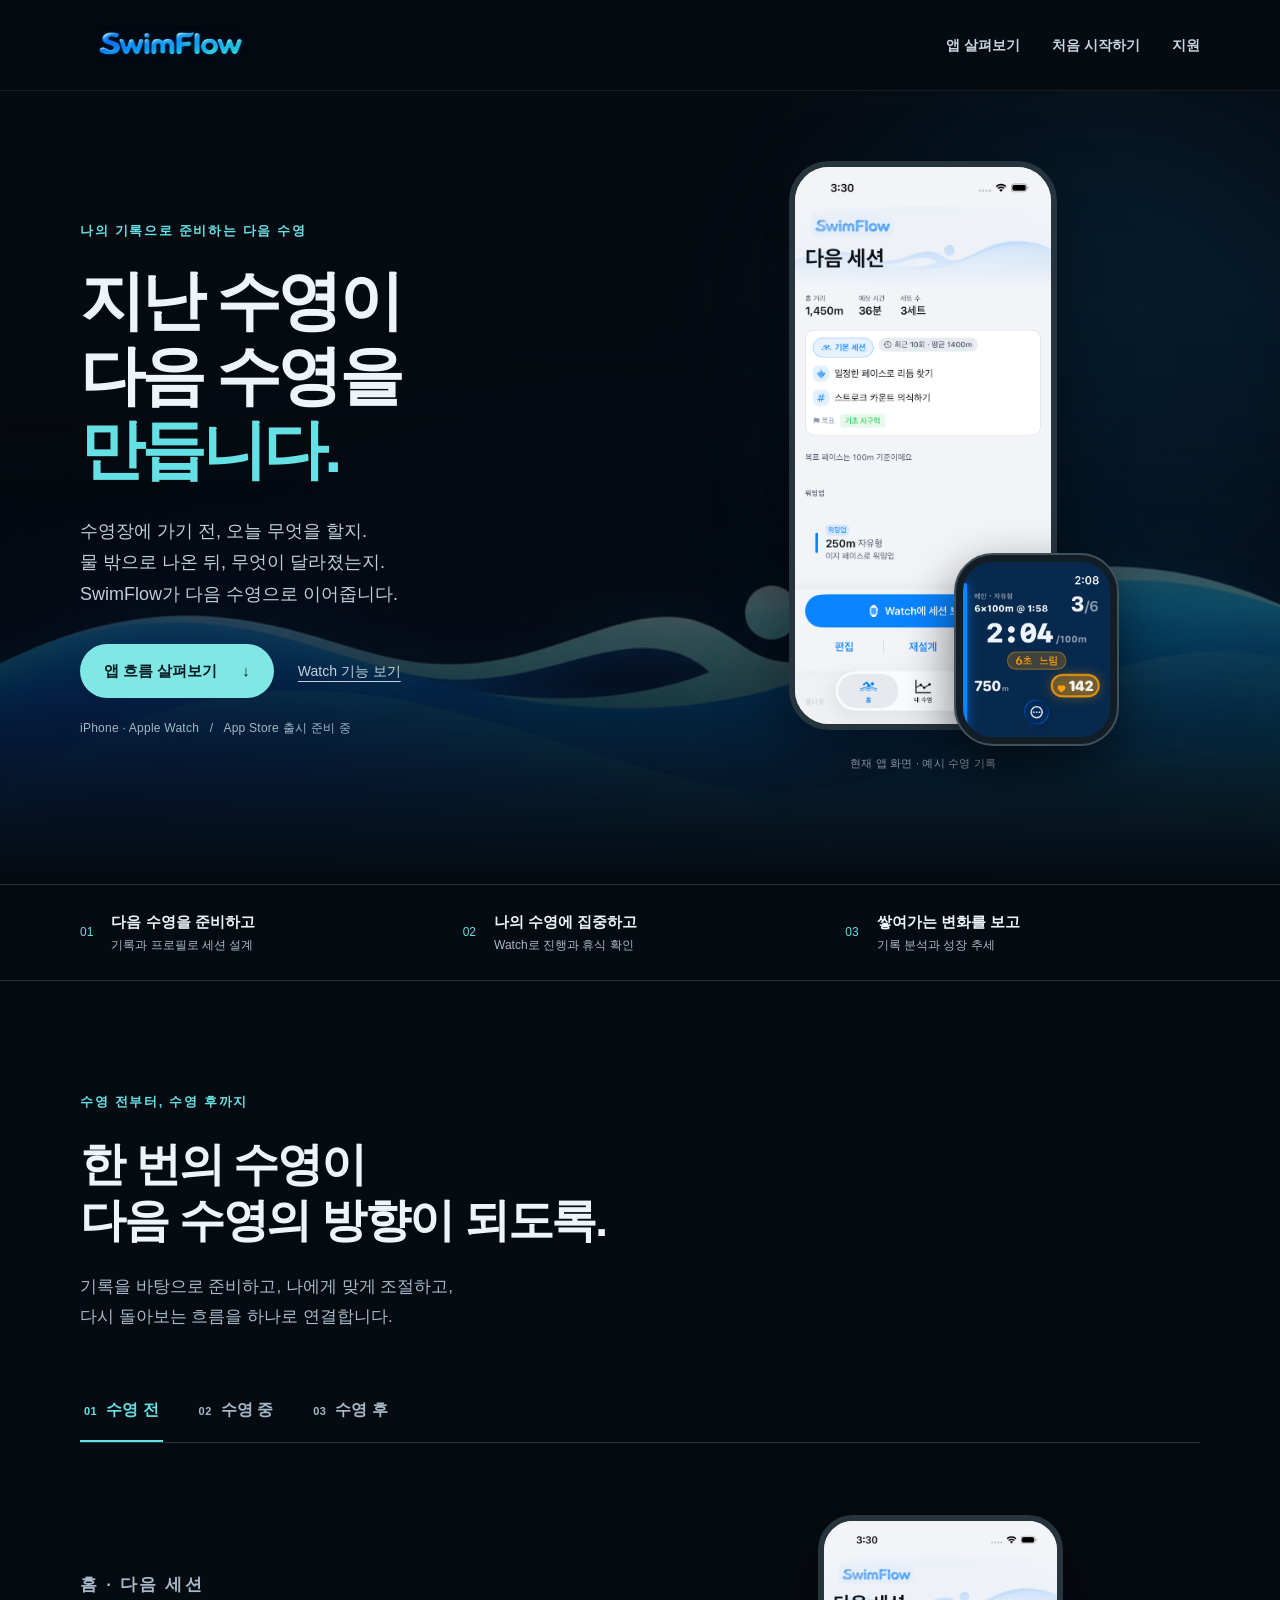
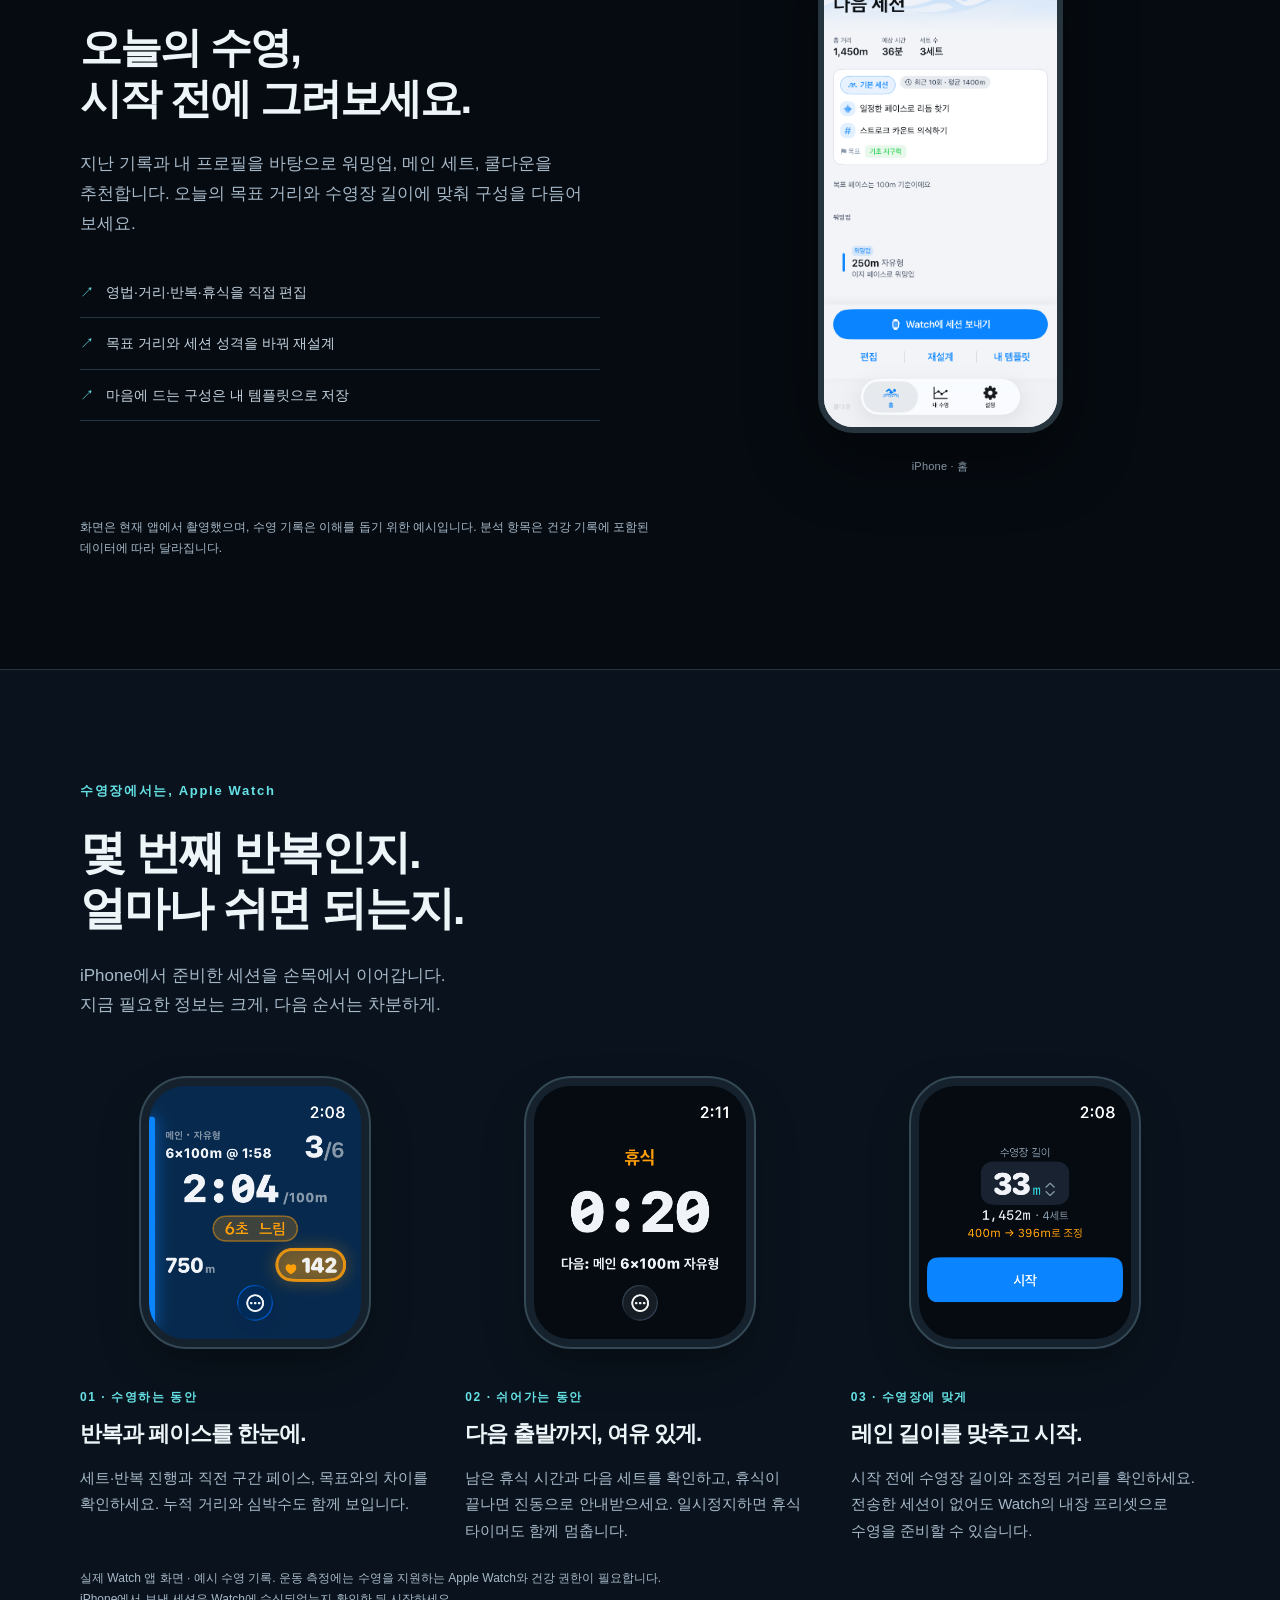
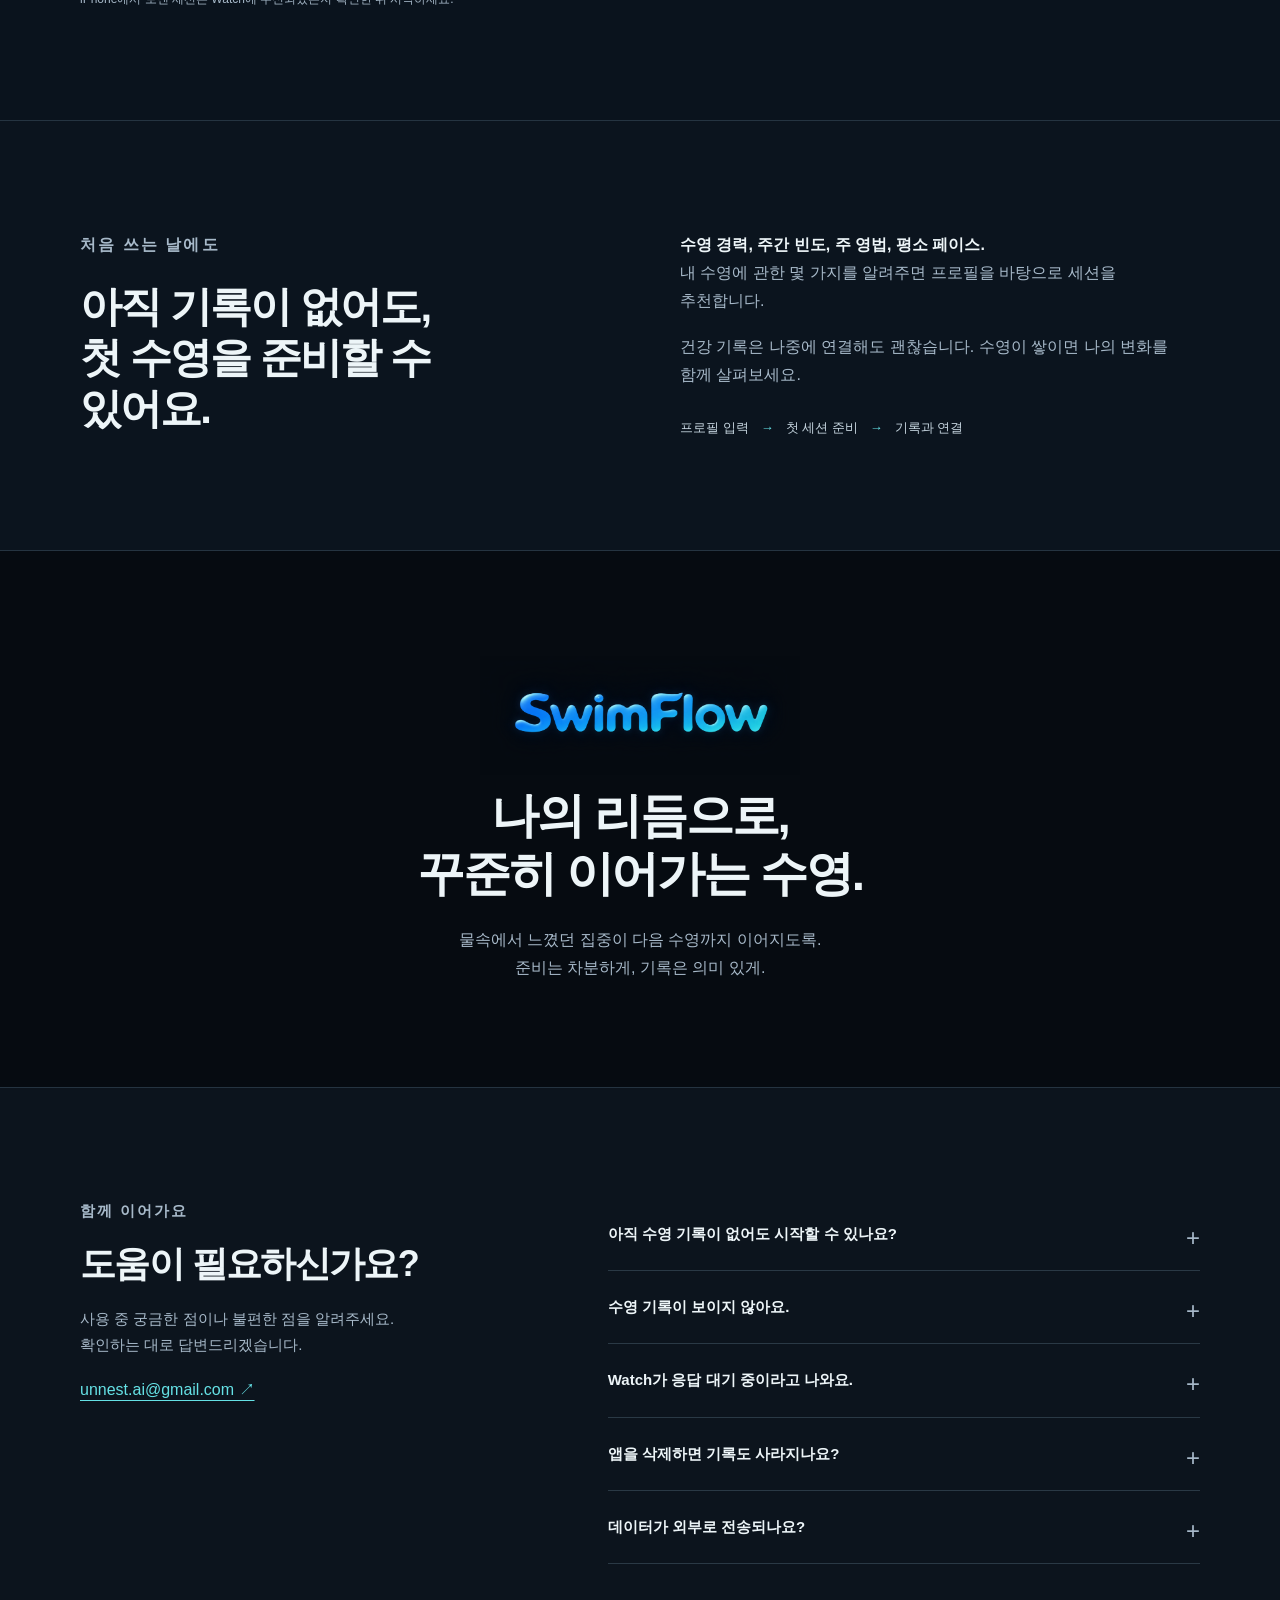
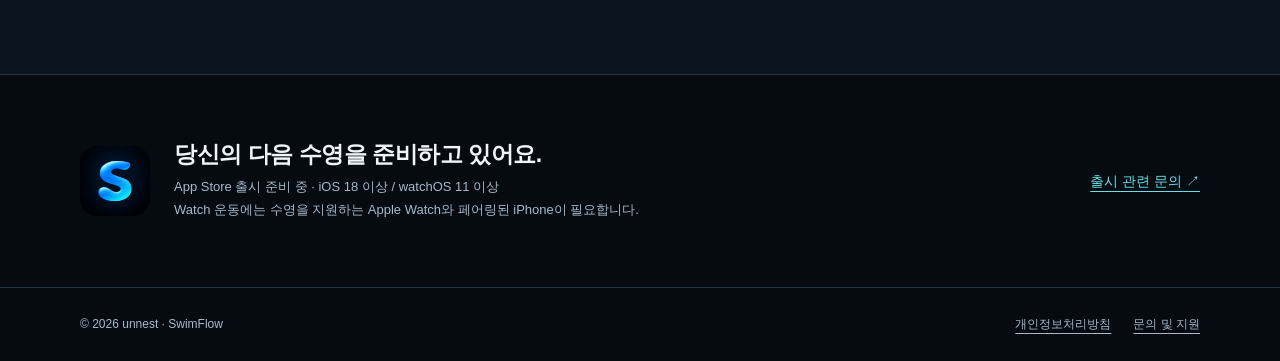
==== commit 31817a78: "Add SwimFlow share image and highlight Watch swim features" ====
--- a/index.html
+++ b/index.html
@@ -10,6 +10,20 @@
   <meta property="og:description" content="수영 전의 준비부터, 수영 후의 발견까지. iPhone과 Apple Watch로 이어가는 나의 수영." />
   <meta property="og:type" content="website" />
   <meta property="og:url" content="https://swimflow.unnest.app/" />
+  <meta property="og:site_name" content="SwimFlow" />
+  <meta property="og:locale" content="ko_KR" />
+  <meta property="og:image" content="https://swimflow.unnest.app/assets/swimflow-share-v1.jpg" />
+  <meta property="og:image:secure_url" content="https://swimflow.unnest.app/assets/swimflow-share-v1.jpg" />
+  <meta property="og:image:type" content="image/jpeg" />
+  <meta property="og:image:width" content="1200" />
+  <meta property="og:image:height" content="630" />
+  <meta property="og:image:alt" content="SwimFlow — 지난 수영이 다음 수영을 만듭니다. 세션 준비부터 Watch 수영, 기록 분석까지." />
+  <meta name="twitter:card" content="summary_large_image" />
+  <meta name="twitter:title" content="SwimFlow — 지난 수영이 다음 수영을 만듭니다" />
+  <meta name="twitter:description" content="세션 준비부터 Watch 수영, 기록 분석까지. 나의 기록으로 준비하는 다음 수영." />
+  <meta name="twitter:image" content="https://swimflow.unnest.app/assets/swimflow-share-v1.jpg" />
+  <link rel="icon" type="image/png" href="assets/app-icon.png" />
+  <link rel="apple-touch-icon" href="assets/app-icon.png" />
   <link rel="canonical" href="https://swimflow.unnest.app/" />
   <link rel="stylesheet" href="site.css" />
   <script src="site.js" defer></script>
@@ -36,7 +50,7 @@
           <p class="hero-intro">수영장에 가기 전, 오늘 무엇을 할지.<br />물 밖으로 나온 뒤, 무엇이 달라졌는지.<br />SwimFlow가 다음 수영으로 이어줍니다.</p>
           <div class="actions">
             <a class="button" href="#journey">앱 흐름 살펴보기 <span aria-hidden="true">↓</span></a>
-            <a class="text-link" href="#support">문의하기</a>
+            <a class="text-link" href="#watch">Watch 기능 보기</a>
           </div>
           <p class="availability">iPhone · Apple Watch &nbsp; / &nbsp; App Store 출시 준비 중</p>
         </div>
@@ -105,6 +119,33 @@
       </div>
       <p class="fineprint">화면은 현재 앱에서 촬영했으며, 수영 기록은 이해를 돕기 위한 예시입니다. 분석 항목은 건강 기록에 포함된 데이터에 따라 달라집니다.</p>
     </section>
+    <section class="section watch-section" id="watch" aria-labelledby="watch-title">
+      <div class="wrap">
+        <div class="section-heading">
+          <p class="eyebrow">수영장에서는, Apple Watch</p>
+          <h2 id="watch-title">몇 번째 반복인지.<br />얼마나 쉬면 되는지.</h2>
+          <p class="intro">iPhone에서 준비한 세션을 손목에서 이어갑니다.<br />지금 필요한 정보는 크게, 다음 순서는 차분하게.</p>
+        </div>
+        <div class="watch-features">
+          <article>
+            <div class="watch-feature-screen"><img src="assets/app-watch.png" width="416" height="496" alt="Watch 수영 진행 화면. 6회 중 3번째 반복, 직전 구간 2분 4초 페이스와 목표보다 6초 느림을 표시합니다." loading="lazy" /></div>
+            <p class="eyebrow">01 · 수영하는 동안</p><h3>반복과 페이스를 한눈에.</h3>
+            <p>세트·반복 진행과 직전 구간 페이스, 목표와의 차이를 확인하세요. 누적 거리와 심박수도 함께 보입니다.</p>
+          </article>
+          <article>
+            <div class="watch-feature-screen"><img src="assets/watch-rest.png" width="416" height="496" alt="Watch 휴식 화면. 남은 휴식 20초와 다음 메인 세트 6회 100m 자유형을 표시합니다." loading="lazy" /></div>
+            <p class="eyebrow">02 · 쉬어가는 동안</p><h3>다음 출발까지, 여유 있게.</h3>
+            <p>남은 휴식 시간과 다음 세트를 확인하고, 휴식이 끝나면 진동으로 안내받으세요. 일시정지하면 휴식 타이머도 함께 멈춥니다.</p>
+          </article>
+          <article>
+            <div class="watch-feature-screen"><img src="assets/watch-lane.png" width="416" height="496" alt="Watch 시작 전 수영장 길이 확인. 33m 레인에 맞춰 400m 구성을 396m로 조정합니다." loading="lazy" /></div>
+            <p class="eyebrow">03 · 수영장에 맞게</p><h3>레인 길이를 맞추고 시작.</h3>
+            <p>시작 전에 수영장 길이와 조정된 거리를 확인하세요. 전송한 세션이 없어도 Watch의 내장 프리셋으로 수영을 준비할 수 있습니다.</p>
+          </article>
+        </div>
+        <p class="fineprint">실제 Watch 앱 화면 · 예시 수영 기록. 운동 측정에는 수영을 지원하는 Apple Watch와 건강 권한이 필요합니다. iPhone에서 보낸 세션은 Watch에 수신되었는지 확인한 뒤 시작하세요.</p>
+      </div>
+    </section>
     <section class="section first-swim" id="first-swim" aria-labelledby="first-title">
       <div class="wrap first-grid">
         <div><p class="eyebrow">처음 쓰는 날에도</p><h2 id="first-title">아직 기록이 없어도,<br />첫 수영을 준비할 수 있어요.</h2></div>
--- a/site.css
+++ b/site.css
@@ -7,6 +7,18 @@
   --cyan:#65e1e5;
   --line:#253441;
   --font:-apple-system,BlinkMacSystemFont,"Apple SD Gothic Neo","Segoe UI",sans-serif;
+}
+.watch-section { background:#0a131d; border-top:1px solid var(--line); }
+.watch-features { display:grid; grid-template-columns:repeat(3,minmax(0,1fr)); gap:36px; margin-top:56px; }
+.watch-features article { min-width:0; }
+.watch-feature-screen { width:min(100%,232px); padding:8px; margin:0 auto 38px; border:2px solid #354856; border-radius:48px; background:#15222e; box-shadow:0 20px 40px #0004; }
+.watch-feature-screen img { width:100%; border-radius:36px; }
+.watch-features .eyebrow { margin-bottom:12px; font-size:.75rem; }
+.watch-features h3 { font-size:1.4rem; margin-bottom:18px; }
+.watch-features article>p:last-child { color:var(--muted); font-size:.9375rem; }
+@media(max-width:700px) {
+  .watch-features { grid-template-columns:minmax(0,1fr); gap:54px; }
+  .watch-feature-screen { width:220px; margin-bottom:28px; }
 }
 * {
   box-sizing:border-box;
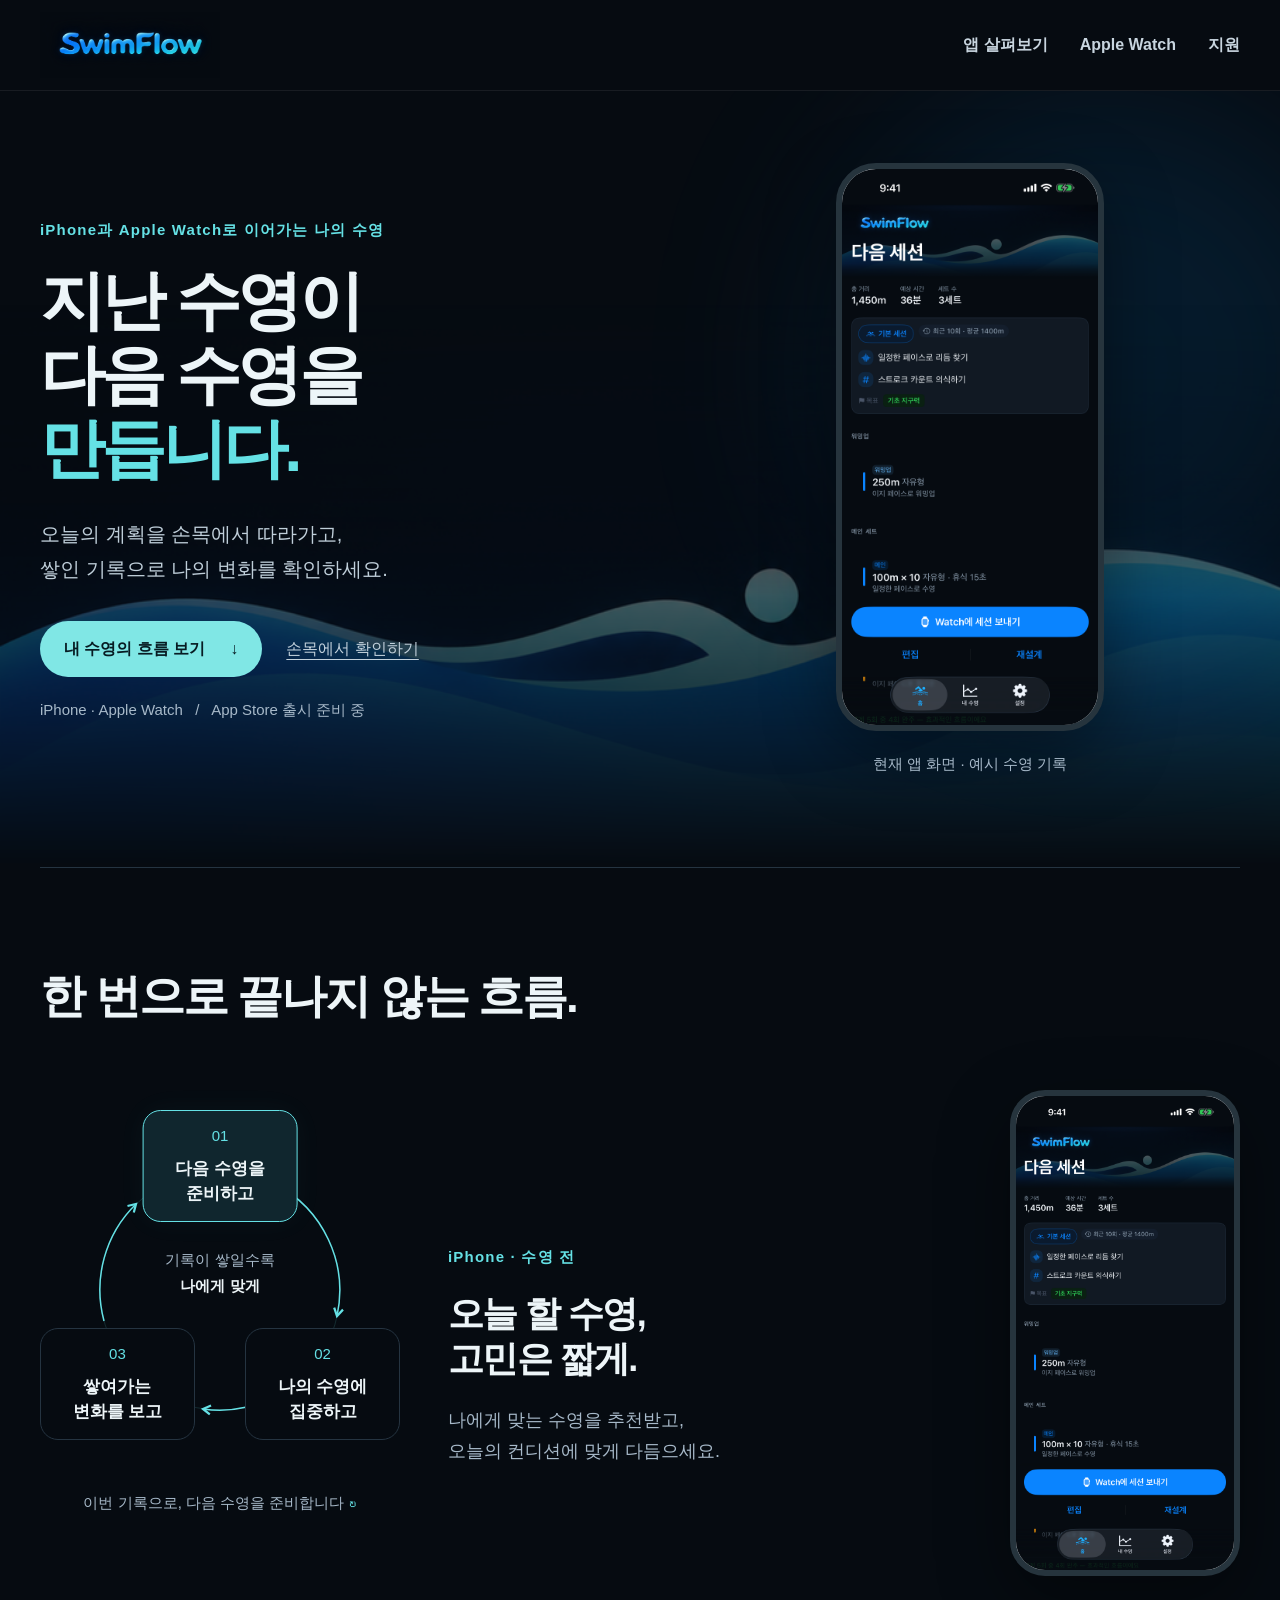
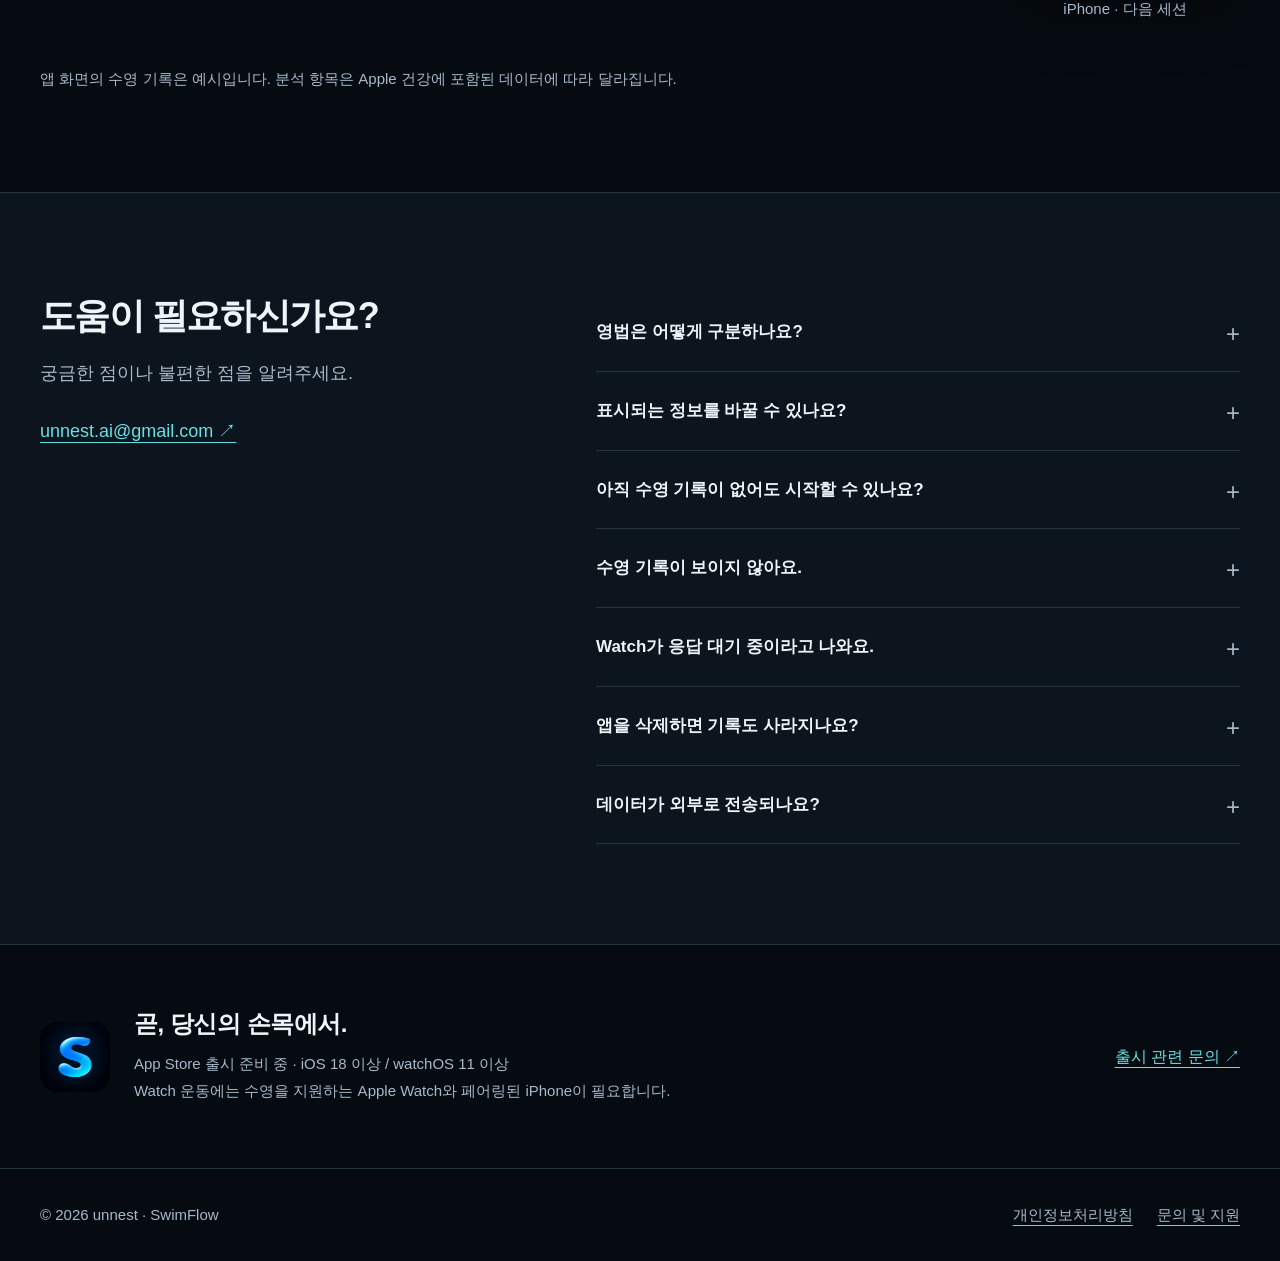
==== commit c57c6620: "Sync first release marketing and privacy settings path" ====
--- a/index.html
+++ b/index.html
@@ -5,23 +5,23 @@
   <meta name="viewport" content="width=device-width, initial-scale=1" />
   <meta name="theme-color" content="#060B11" />
   <title>SwimFlow — 지난 수영이 다음 수영을 만듭니다</title>
-  <meta name="description" content="나의 기록으로 준비하는 다음 수영. SwimFlow에서 세션을 설계하고 Apple Watch로 수영한 뒤, 내 수영의 변화를 확인하세요." />
+  <meta name="description" content="오늘의 수영을 준비하고, 손목에서 계획대로 이어가세요. 쌓인 기록은 다음 수영의 바탕이 됩니다." />
   <meta property="og:title" content="SwimFlow — 지난 수영이 다음 수영을 만듭니다" />
-  <meta property="og:description" content="수영 전의 준비부터, 수영 후의 발견까지. iPhone과 Apple Watch로 이어가는 나의 수영." />
+  <meta property="og:description" content="오늘의 수영을 준비하고, 손목에서 계획대로 이어가세요. 쌓인 기록은 다음 수영의 바탕이 됩니다." />
   <meta property="og:type" content="website" />
   <meta property="og:url" content="https://swimflow.unnest.app/" />
   <meta property="og:site_name" content="SwimFlow" />
   <meta property="og:locale" content="ko_KR" />
-  <meta property="og:image" content="https://swimflow.unnest.app/assets/swimflow-share-v1.jpg" />
-  <meta property="og:image:secure_url" content="https://swimflow.unnest.app/assets/swimflow-share-v1.jpg" />
-  <meta property="og:image:type" content="image/jpeg" />
+  <meta property="og:image" content="https://swimflow.unnest.app/assets/swimflow-share-release-1.png" />
+  <meta property="og:image:secure_url" content="https://swimflow.unnest.app/assets/swimflow-share-release-1.png" />
+  <meta property="og:image:type" content="image/png" />
   <meta property="og:image:width" content="1200" />
   <meta property="og:image:height" content="630" />
   <meta property="og:image:alt" content="SwimFlow — 지난 수영이 다음 수영을 만듭니다. 세션 준비부터 Watch 수영, 기록 분석까지." />
   <meta name="twitter:card" content="summary_large_image" />
   <meta name="twitter:title" content="SwimFlow — 지난 수영이 다음 수영을 만듭니다" />
-  <meta name="twitter:description" content="세션 준비부터 Watch 수영, 기록 분석까지. 나의 기록으로 준비하는 다음 수영." />
-  <meta name="twitter:image" content="https://swimflow.unnest.app/assets/swimflow-share-v1.jpg" />
+  <meta name="twitter:description" content="오늘의 수영을 준비하고, 손목에서 계획대로 이어가세요. 쌓인 기록은 다음 수영의 바탕이 됩니다." />
+  <meta name="twitter:image" content="https://swimflow.unnest.app/assets/swimflow-share-release-1.png" />
   <link rel="icon" type="image/png" href="assets/app-icon.png" />
   <link rel="apple-touch-icon" href="assets/app-icon.png" />
   <link rel="canonical" href="https://swimflow.unnest.app/" />
@@ -35,7 +35,7 @@
       <a class="brand" href="#home" aria-label="SwimFlow 처음으로"><img src="assets/wordmark.png" width="2056" height="765" alt="SwimFlow" fetchpriority="high" /></a>
       <div class="nav-links">
         <a href="#journey">앱 살펴보기</a>
-        <a class="nav-extra" href="#first-swim">처음 시작하기</a>
+        <a class="nav-extra" href="#watch">Apple Watch</a>
         <a href="#support">지원</a>
       </div>
     </nav>
@@ -45,137 +45,121 @@
       <div class="hero-water" aria-hidden="true"><img src="assets/water.png" width="1024" height="1024" alt="" /></div>
       <div class="wrap hero-grid">
         <div class="hero-copy">
-          <p class="eyebrow">나의 기록으로 준비하는 다음 수영</p>
+          <p class="eyebrow">iPhone과 Apple Watch로 이어가는 나의 수영</p>
           <h1 id="hero-title"><span>지난 수영이</span> <span>다음 수영을</span> <span class="accent">만듭니다.</span></h1>
-          <p class="hero-intro">수영장에 가기 전, 오늘 무엇을 할지.<br />물 밖으로 나온 뒤, 무엇이 달라졌는지.<br />SwimFlow가 다음 수영으로 이어줍니다.</p>
+          <p class="hero-intro">오늘의 계획을 손목에서 따라가고,<br />쌓인 기록으로 나의 변화를 확인하세요.</p>
           <div class="actions">
-            <a class="button" href="#journey">앱 흐름 살펴보기 <span aria-hidden="true">↓</span></a>
-            <a class="text-link" href="#watch">Watch 기능 보기</a>
+            <a class="button" href="#journey">내 수영의 흐름 보기 <span aria-hidden="true">↓</span></a>
+            <a class="text-link" href="#watch">손목에서 확인하기</a>
           </div>
           <p class="availability">iPhone · Apple Watch &nbsp; / &nbsp; App Store 출시 준비 중</p>
         </div>
         <figure class="hero-visual">
-          <div class="phone"><img src="assets/app-home.png" width="1206" height="2622" alt="SwimFlow 홈. 다음 수영의 추천 이유와 세트를 확인하고 Watch에 세션을 보냅니다." fetchpriority="high" /></div>
-          <div class="hero-watch"><img src="assets/app-watch.png" width="416" height="496" alt="Watch 운동 화면. 세트 진행, 직전 구간 페이스와 심박수를 표시합니다." /></div>
+          <div class="phone"><img src="assets/app-home-release.png" width="1320" height="2868" alt="SwimFlow 홈. 다음 수영의 추천 이유와 세트를 확인하고 Watch에 세션을 보냅니다." fetchpriority="high" /></div>
+
           <figcaption class="screen-note">현재 앱 화면 · 예시 수영 기록</figcaption>
         </figure>
       </div>
     </section>
-    <div class="loop-strip">
-      <div class="wrap">
-        <ol class="loop" aria-label="SwimFlow의 수영 흐름">
-          <li><span class="n">01</span><div><strong>다음 수영을 준비하고</strong><small>기록과 프로필로 세션 설계</small></div></li>
-          <li><span class="n">02</span><div><strong>나의 수영에 집중하고</strong><small>Watch로 진행과 휴식 확인</small></div></li>
-          <li><span class="n">03</span><div><strong>쌓여가는 변화를 보고</strong><small>기록 분석과 성장 추세</small></div></li>
-        </ol>
-      </div>
-    </div>
     <section class="section wrap" id="journey" aria-labelledby="journey-title">
       <div class="section-heading">
-        <p class="eyebrow">수영 전부터, 수영 후까지</p>
-        <h2 id="journey-title">한 번의 수영이<br />다음 수영의 방향이 되도록.</h2>
-        <p class="intro">기록을 바탕으로 준비하고, 나에게 맞게 조절하고,<br />다시 돌아보는 흐름을 하나로 연결합니다.</p>
+        <h2 id="journey-title">한 번으로 끝나지 않는 흐름.</h2>
       </div>
-      <div class="journey-tabs" role="tablist" aria-label="수영 단계별 기능" data-journey-tabs hidden>
-        <button type="button" id="tab-plan" role="tab" aria-controls="panel-plan" aria-selected="true"><span>01</span>수영 전</button>
-        <button type="button" id="tab-swim" role="tab" aria-controls="panel-swim" aria-selected="false" tabindex="-1"><span>02</span>수영 중</button>
-        <button type="button" id="tab-review" role="tab" aria-controls="panel-review" aria-selected="false" tabindex="-1"><span>03</span>수영 후</button>
-      </div>
-      <div class="journey-panel" id="panel-plan" role="tabpanel" aria-labelledby="plan-title" tabindex="0">
-        <div class="panel-copy">
-          <p class="eyebrow">홈 · 다음 세션</p>
-          <h3 id="plan-title">오늘의 수영,<br />시작 전에 그려보세요.</h3>
-          <p>지난 기록과 내 프로필을 바탕으로 워밍업, 메인 세트, 쿨다운을 추천합니다. 오늘의 목표 거리와 수영장 길이에 맞춰 구성을 다듬어 보세요.</p>
-          <ul class="feature-points"><li>영법·거리·반복·휴식을 직접 편집</li><li>목표 거리와 세션 성격을 바꿔 재설계</li><li>마음에 드는 구성은 내 템플릿으로 저장</li></ul>
+      <div class="journey-layout">
+        <div class="flywheel">
+          <svg class="wheel-path" viewBox="0 0 360 360" aria-hidden="true">
+            <defs><marker id="loop-arrow" markerWidth="8" markerHeight="8" refX="6" refY="4" orient="auto"><path d="M1 1 L6 4 L1 7" fill="none" stroke="currentColor" stroke-width="1.5" /></marker></defs>
+            <circle cx="180" cy="180" r="120" fill="none" stroke="currentColor" opacity=".15" />
+            <g fill="none" stroke="currentColor" stroke-width="1.5" marker-end="url(#loop-arrow)">
+              <path d="M235 74 A120 120 0 0 1 297 206" />
+              <path d="M207 297 A120 120 0 0 1 163 299" />
+              <path d="M64 211 A120 120 0 0 1 96 94" />
+            </g>
+          </svg>
+          <svg class="compact-wheel-path" viewBox="0 0 360 280" aria-hidden="true">
+            <defs><marker id="compact-loop-arrow" markerWidth="9" markerHeight="9" refX="7" refY="4.5" orient="auto"><path d="M1 1 L7 4.5 L1 8" fill="none" stroke="currentColor" stroke-width="1.8" /></marker></defs>
+            <g fill="none" stroke="currentColor" stroke-width="2.5" marker-end="url(#compact-loop-arrow)">
+              <path d="M245 44 C301 62 322 102 309 154" />
+              <path d="M237 221 C203 251 157 251 123 221" />
+              <path d="M51 154 C38 102 59 62 115 44" />
+            </g>
+          </svg>
+          <p class="wheel-center" aria-hidden="true">기록이 쌓일수록<br /><strong>나에게 맞게</strong></p>
+          <div class="loop-tabs" data-tabs aria-label="준비, 집중, 변화, 다시 준비로 이어지는 수영 단계">
+            <a id="tab-plan" class="loop-node node-plan" href="#panel-plan" data-tab aria-controls="panel-plan" aria-label="01 다음 수영을 준비하고"><span class="step" aria-hidden="true">01</span><strong><span class="loop-label-full">다음 수영을<br />준비하고</span><span class="loop-label-short" aria-hidden="true">준비</span></strong></a>
+            <a id="tab-swim" class="loop-node node-swim" href="#panel-swim" data-tab aria-controls="panel-swim" aria-label="02 나의 수영에 집중하고"><span class="step" aria-hidden="true">02</span><strong><span class="loop-label-full">나의 수영에<br />집중하고</span><span class="loop-label-short" aria-hidden="true">수영</span></strong></a>
+            <a id="tab-review" class="loop-node node-review" href="#panel-review" data-tab aria-controls="panel-review" aria-label="03 쌓여가는 변화를 보고"><span class="step" aria-hidden="true">03</span><strong><span class="loop-label-full">쌓여가는<br />변화를 보고</span><span class="loop-label-short" aria-hidden="true">변화</span></strong></a>
+          </div>
+          <p class="loop-caption">이번 기록으로, 다음 수영을 준비합니다 <span aria-hidden="true">↻</span></p>
         </div>
-        <figure class="panel-visual">
-          <div class="phone"><img src="assets/app-home.png" width="1206" height="2622" alt="다음 세션 화면의 추천 구성과 편집·재설계·내 템플릿 기능" loading="lazy" /></div>
-          <figcaption class="screen-note">iPhone · 홈</figcaption>
-        </figure>
-      </div>
-      <div class="journey-panel" id="panel-swim" role="tabpanel" aria-labelledby="swim-title" tabindex="0">
-        <div class="panel-copy">
-          <p class="eyebrow">Apple Watch · 운동 진행</p>
-          <h3 id="swim-title">수영장에서는,<br />손목에서 흐름을 확인하세요.</h3>
-          <p>iPhone에서 준비한 세션을 Watch에서 받아 시작합니다. 지금 몇 번째 세트인지, 얼마나 쉬면 되는지 확인하며 나의 페이스로 이어가세요.</p>
-          <ul class="feature-points"><li>세트·반복 진행과 수영 거리 확인</li><li>직전 구간 페이스·심박수·휴식 표시</li><li>운동을 마치면 Apple 건강에 기록 저장</li></ul>
-        </div>
-        <figure class="panel-visual watch-visual">
-          <div class="watch-device"><img src="assets/app-watch.png" width="416" height="496" alt="Watch 운동 화면. 6회 중 3번째 반복과 직전 구간 페이스, 거리, 심박수를 보여줍니다." loading="lazy" /></div>
-          <figcaption class="screen-note">Apple Watch · 운동 진행 중</figcaption>
-        </figure>
-      </div>
-      <div class="journey-panel" id="panel-review" role="tabpanel" aria-labelledby="review-title" tabindex="0">
-        <div class="panel-copy">
-          <p class="eyebrow">내 수영 · 기록과 성장</p>
-          <h3 id="review-title">조금씩 달라지는<br />나의 수영을 발견하세요.</h3>
-          <p>한 번의 기록에서는 페이스와 수영 효율, 심박 분포를 살펴보고, 쌓인 기록에서는 시간에 따른 변화를 확인하세요. 지난 수영이 다음 추천의 바탕이 됩니다.</p>
-          <ul class="feature-points"><li>최근 기록과 달력에서 수영 돌아보기</li><li>세션별 페이스·SWOLF·심박 존 분석</li><li>1주·4주·3개월로 성장 추세 확인</li></ul>
-        </div>
-        <figure class="panel-visual">
-          <div class="phone"><img src="assets/app-growth.png" width="1206" height="2622" alt="내 수영의 성장 로그. 3개월 수영 거리와 누적 거리를 그래프로 확인합니다." loading="lazy" /></div>
-          <figcaption class="screen-note">iPhone · 내 수영의 성장 로그</figcaption>
-        </figure>
-      </div>
-      <p class="fineprint">화면은 현재 앱에서 촬영했으며, 수영 기록은 이해를 돕기 위한 예시입니다. 분석 항목은 건강 기록에 포함된 데이터에 따라 달라집니다.</p>
-    </section>
-    <section class="section watch-section" id="watch" aria-labelledby="watch-title">
-      <div class="wrap">
-        <div class="section-heading">
-          <p class="eyebrow">수영장에서는, Apple Watch</p>
-          <h2 id="watch-title">몇 번째 반복인지.<br />얼마나 쉬면 되는지.</h2>
-          <p class="intro">iPhone에서 준비한 세션을 손목에서 이어갑니다.<br />지금 필요한 정보는 크게, 다음 순서는 차분하게.</p>
-        </div>
-        <div class="watch-features">
-          <article>
-            <div class="watch-feature-screen"><img src="assets/app-watch.png" width="416" height="496" alt="Watch 수영 진행 화면. 6회 중 3번째 반복, 직전 구간 2분 4초 페이스와 목표보다 6초 느림을 표시합니다." loading="lazy" /></div>
-            <p class="eyebrow">01 · 수영하는 동안</p><h3>반복과 페이스를 한눈에.</h3>
-            <p>세트·반복 진행과 직전 구간 페이스, 목표와의 차이를 확인하세요. 누적 거리와 심박수도 함께 보입니다.</p>
-          </article>
-          <article>
-            <div class="watch-feature-screen"><img src="assets/watch-rest.png" width="416" height="496" alt="Watch 휴식 화면. 남은 휴식 20초와 다음 메인 세트 6회 100m 자유형을 표시합니다." loading="lazy" /></div>
-            <p class="eyebrow">02 · 쉬어가는 동안</p><h3>다음 출발까지, 여유 있게.</h3>
-            <p>남은 휴식 시간과 다음 세트를 확인하고, 휴식이 끝나면 진동으로 안내받으세요. 일시정지하면 휴식 타이머도 함께 멈춥니다.</p>
-          </article>
-          <article>
-            <div class="watch-feature-screen"><img src="assets/watch-lane.png" width="416" height="496" alt="Watch 시작 전 수영장 길이 확인. 33m 레인에 맞춰 400m 구성을 396m로 조정합니다." loading="lazy" /></div>
-            <p class="eyebrow">03 · 수영장에 맞게</p><h3>레인 길이를 맞추고 시작.</h3>
-            <p>시작 전에 수영장 길이와 조정된 거리를 확인하세요. 전송한 세션이 없어도 Watch의 내장 프리셋으로 수영을 준비할 수 있습니다.</p>
-          </article>
-        </div>
-        <p class="fineprint">실제 Watch 앱 화면 · 예시 수영 기록. 운동 측정에는 수영을 지원하는 Apple Watch와 건강 권한이 필요합니다. iPhone에서 보낸 세션은 Watch에 수신되었는지 확인한 뒤 시작하세요.</p>
-      </div>
-    </section>
-    <section class="section first-swim" id="first-swim" aria-labelledby="first-title">
-      <div class="wrap first-grid">
-        <div><p class="eyebrow">처음 쓰는 날에도</p><h2 id="first-title">아직 기록이 없어도,<br />첫 수영을 준비할 수 있어요.</h2></div>
-        <div>
-          <p><strong>수영 경력, 주간 빈도, 주 영법, 평소 페이스.</strong><br />내 수영에 관한 몇 가지를 알려주면 프로필을 바탕으로 세션을 추천합니다.</p>
-          <p>건강 기록은 나중에 연결해도 괜찮습니다. 수영이 쌓이면 나의 변화를 함께 살펴보세요.</p>
-          <div class="first-steps" aria-label="처음 시작하는 순서"><span>프로필 입력</span><span class="arrow" aria-hidden="true">→</span><span>첫 세션 준비</span><span class="arrow" aria-hidden="true">→</span><span>기록과 연결</span></div>
+        <div class="journey-content">
+          <section class="journey-panel" id="panel-plan" aria-labelledby="plan-title" tabindex="0">
+            <div class="panel-copy">
+              <p class="eyebrow">iPhone · 수영 전</p>
+              <h3 id="plan-title">오늘 할 수영,<br />고민은 짧게.</h3>
+              <p>나에게 맞는 수영을 추천받고,<br />오늘의 컨디션에 맞게 다듬으세요.</p>
+            </div>
+            <figure class="panel-visual">
+              <div class="phone"><img src="assets/app-home-release.png" width="1320" height="2868" alt="첫 출시 홈 화면. 다음 세션의 추천 구성과 편집, 재설계 기능" loading="lazy" /></div>
+              <figcaption class="screen-note">iPhone · 다음 세션</figcaption>
+            </figure>
+          </section>
+          <section class="journey-panel swim-panel" id="panel-swim" aria-labelledby="swim-title" tabindex="0">
+            <div class="panel-copy" id="watch">
+              <p class="eyebrow">Apple Watch · 수영 중</p>
+              <h3 id="swim-title">계획한 수영을,<br />손목에서 이어가세요.</h3>
+            </div>
+            <div class="watch-demo">
+              <div class="state-tabs" data-tabs aria-label="Watch 화면 살펴보기">
+                <a id="tab-active" href="#watch-active" data-tab aria-controls="watch-active">수영 중</a>
+                <a id="tab-rest" href="#watch-rest" data-tab aria-controls="watch-rest">휴식</a>
+                <a id="tab-lane" href="#watch-lane" data-tab aria-controls="watch-lane">시작 전</a>
+              </div>
+              <section class="watch-state" id="watch-active" aria-labelledby="active-title" tabindex="0">
+                <div class="watch-explanation">
+                  <h4 id="active-title">영법과 페이스를 한눈에.</h4>
+                  <p>반복부터 휴식까지, 준비한 순서대로.</p>
+                </div>
+                <figure class="watch-figure">
+                  <div class="watch-case"><div class="watch-screen"><img src="assets/watch-release.png" width="416" height="496" alt="첫 출시 기본 화면. 자유형 6회 중 3회 완료, 직전 구간 2분 4초 /100m와 누적 750m." loading="lazy" /></div></div>
+                  <figcaption class="screen-note">실제 앱 화면 · 예시 기록</figcaption>
+                </figure>
+              </section>
+              <section class="watch-state" id="watch-rest" aria-labelledby="rest-title" tabindex="0">
+                <div class="watch-explanation"><h4 id="rest-title">다음 출발까지, 여유 있게.</h4><p>휴식이 끝나면 진동으로<br />다음 출발을 알려드려요.</p></div>
+                <figure class="watch-figure"><div class="watch-case"><div class="watch-screen"><img src="assets/watch-rest-release.png" width="416" height="496" alt="남은 휴식 20초와 다음 자유형 메인 세트" loading="lazy" /></div></div><figcaption class="screen-note">실제 앱 화면 · 예시 기록</figcaption></figure>
+              </section>
+              <section class="watch-state" id="watch-lane" aria-labelledby="lane-title" tabindex="0">
+                <div class="watch-explanation"><h4 id="lane-title">수영장이 달라도, 내 계획대로.</h4><p>레인 길이에 맞춰 수영 거리를 조정하세요.</p></div>
+                <figure class="watch-figure"><div class="watch-case"><div class="watch-screen"><img src="assets/watch-lane-release.png" width="416" height="496" alt="33m 수영장에 맞춰 400m 구성을 396m로 조정하는 시작 전 화면" loading="lazy" /></div></div><figcaption class="screen-note">실제 앱 화면 · 예시 기록</figcaption></figure>
+              </section>
+            </div>
+          </section>
+          <section class="journey-panel" id="panel-review" aria-labelledby="review-title" tabindex="0">
+            <div class="panel-copy"><p class="eyebrow">iPhone · 수영 후</p><h3 id="review-title">꾸준히 쌓은 수영,<br />눈에 보이는 변화로.</h3><p>오늘의 페이스와 영법별 효율을 돌아보고,<br />쌓인 기록에서 나의 변화를 확인하세요.</p><a class="text-link" href="#panel-plan">다음 수영 준비하기 <span aria-hidden="true">↻</span></a></div>
+            <figure class="panel-visual"><div class="phone"><img src="assets/app-growth-release.png" width="1320" height="2868" alt="첫 출시 성장 로그. 4주 거리 추세와 누적 거리, 수영 빈도." loading="lazy" /></div><figcaption class="screen-note">iPhone · 성장 로그</figcaption></figure>
+          </section>
         </div>
       </div>
-    </section>
-    <section class="philosophy wrap" aria-labelledby="philosophy-title">
-      <img class="wordmark" src="assets/wordmark.png" width="2056" height="765" alt="SwimFlow" loading="lazy" />
-      <h2 id="philosophy-title">나의 리듬으로,<br />꾸준히 이어가는 수영.</h2>
-      <p>물속에서 느꼈던 집중이 다음 수영까지 이어지도록.<br />준비는 차분하게, 기록은 의미 있게.</p>
+      <p class="fineprint">앱 화면의 수영 기록은 예시입니다. 분석 항목은 Apple 건강에 포함된 데이터에 따라 달라집니다.</p>
     </section>
     <section class="section support" id="support" aria-labelledby="support-title">
       <div class="wrap support-grid">
-        <div class="support-intro"><p class="eyebrow">함께 이어가요</p><h2 id="support-title">도움이 필요하신가요?</h2><p>사용 중 궁금한 점이나 불편한 점을 알려주세요.<br />확인하는 대로 답변드리겠습니다.</p><a href="mailto:unnest.ai@gmail.com">unnest.ai@gmail.com ↗</a></div>
+        <div class="support-intro"><h2 id="support-title">도움이 필요하신가요?</h2><p>궁금한 점이나 불편한 점을 알려주세요.</p><a href="mailto:unnest.ai@gmail.com">unnest.ai@gmail.com ↗</a></div>
         <div class="faq">
-          <details><summary>아직 수영 기록이 없어도 시작할 수 있나요?</summary><p>네. 처음 입력한 수영 경력·빈도·주 영법·페이스를 바탕으로 세션을 추천합니다. 건강 데이터 연동은 나중에 할 수 있고, 수영 기록이 쌓이면 분석과 성장 추세를 확인할 수 있습니다.</p></details>
-          <details><summary>수영 기록이 보이지 않아요.</summary><p>먼저 iPhone의 건강 앱에 수영 기록이 있는지 확인하세요. 건강 앱 → 요약 → 프로필 → 개인정보 보호의 앱 → SwimFlow에서 읽기 권한을 확인한 뒤, SwimFlow의 설정 → 데이터 재동기화를 실행해 주세요. Watch에서 저장한 기록은 iPhone의 건강 앱에 반영되기까지 시간이 걸릴 수 있습니다.</p></details>
+          <details><summary>영법은 어떻게 구분하나요?</summary><p>세트의 영법을 이름과 색으로 함께 표시합니다.</p><ul class="stroke-key" aria-label="영법별 표시 색"><li><i class="freestyle" aria-hidden="true"></i>자유형</li><li><i class="backstroke" aria-hidden="true"></i>배영</li><li><i class="breaststroke" aria-hidden="true"></i>평영</li><li><i class="butterfly" aria-hidden="true"></i>접영</li></ul></details>
+          <details><summary>표시되는 정보를 바꿀 수 있나요?</summary><p>크게 표시된 페이스는 방금 완료한 구간의 100m 환산 기록입니다. iPhone 설정 → 워치 화면에서 누적 거리 표시를 켜고 끌 수 있어요. 변경은 세션이 Watch에 수신된 뒤 다음 운동부터 적용됩니다.</p></details>
+          <details><summary>아직 수영 기록이 없어도 시작할 수 있나요?</summary><p>네. 수영 경력과 주로 하는 영법 등 처음 입력한 정보를 바탕으로 추천받을 수 있어요. 건강 기록은 나중에 연결해도 됩니다.</p></details>
+          <details><summary>수영 기록이 보이지 않아요.</summary><p>먼저 iPhone의 건강 앱에 수영 기록이 있는지 확인하세요. 건강 앱 → 요약 → 프로필 → 개인정보 보호의 앱 → SwimFlow에서 읽기 권한을 확인한 뒤, SwimFlow의 설정 → 도움 및 피드백 → 기록 다시 불러오기를 실행해 주세요. Watch에서 저장한 기록은 iPhone의 건강 앱에 반영되기까지 시간이 걸릴 수 있습니다.</p></details>
           <details><summary>Watch가 응답 대기 중이라고 나와요.</summary><p>Watch 응답 대기는 연결이 끊겼다는 뜻만은 아닙니다. 페어링된 Watch에 SwimFlow가 설치되어 있는지 확인하고 Watch 앱을 열어 주세요. iPhone에서 보낸 세션이 Watch에 표시되는지 확인한 뒤 시작하세요.</p></details>
-          <details><summary>앱을 삭제하면 기록도 사라지나요?</summary><p>앱에 저장한 프로필·템플릿·세션 구성은 삭제될 수 있으므로 문제 해결을 위해 먼저 앱을 삭제하지 마세요. Apple 건강에 저장된 운동은 별도로 남아 있으며, 읽기 권한을 허용하면 다시 불러올 수 있습니다. SwimFlow는 자체 계정 백업이나 기기 간 클라우드 동기화를 제공하지 않습니다.</p></details>
-          <details><summary>데이터가 외부로 전송되나요?</summary><p>수영 분석과 세션 설계는 기기에서 이루어집니다. iPhone은 건강 기록을 읽고, Watch는 직접 측정한 운동을 Apple 건강에 저장합니다. 제품 개선을 위해 TelemetryDeck에 사용 이벤트와 일부 운동 요약값(거리·시간), 앱·기기 정보와 해시 처리된 식별자가 전송됩니다. 자세한 항목과 문의 방법은 <a href="/privacy">개인정보처리방침</a>에서 확인할 수 있습니다.</p></details>        </div>
+          <details><summary>앱을 삭제하면 기록도 사라지나요?</summary><p>앱에 저장한 프로필·세션 구성은 삭제될 수 있으므로 문제 해결을 위해 먼저 앱을 삭제하지 마세요. Apple 건강에 저장된 운동은 별도로 남아 있으며, 읽기 권한을 허용하면 다시 불러올 수 있습니다. SwimFlow는 자체 계정 백업이나 기기 간 클라우드 동기화를 제공하지 않습니다.</p></details>
+          <details><summary>데이터가 외부로 전송되나요?</summary><p>수영 분석과 세션 설계는 기기에서 이루어집니다. iPhone은 건강 기록을 읽고, Watch는 직접 측정한 운동을 Apple 건강에 저장합니다. iPhone에서 사용 통계 수집·이용과 국외 이전에 모두 동의한 경우에만 TelemetryDeck에 사용 이벤트, 앱·기기 정보와 해시 처리된 식별자가 전송됩니다. 운동 수치는 전송하지 않으며, Watch는 사용 통계를 수집하지 않습니다. 자세한 항목과 문의 방법은 <a href="/privacy">개인정보처리방침</a>에서 확인할 수 있습니다.</p></details>        </div>
       </div>
     </section>
     <section class="release" aria-labelledby="release-title">
       <div class="wrap release-inner">
         <img class="app-icon" src="assets/app-icon.png" width="1024" height="1024" alt="SwimFlow S 앱 아이콘" loading="lazy" />
-        <div><h2 id="release-title">당신의 다음 수영을 준비하고 있어요.</h2><p>App Store 출시 준비 중 · iOS 18 이상 / watchOS 11 이상<br />Watch 운동에는 수영을 지원하는 Apple Watch와 페어링된 iPhone이 필요합니다.</p></div>
+        <div><h2 id="release-title">곧, 당신의 손목에서.</h2><p>App Store 출시 준비 중 · iOS 18 이상 / watchOS 11 이상<br />Watch 운동에는 수영을 지원하는 Apple Watch와 페어링된 iPhone이 필요합니다.</p></div>
         <a class="text-link" href="mailto:unnest.ai@gmail.com">출시 관련 문의 ↗</a>
       </div>
     </section>
--- a/site.css
+++ b/site.css
@@ -1,833 +1,205 @@
 :root {
   color-scheme:dark;
-  --bg:#060b11;
-  --raised:#0d1520;
-  --text:#edf5f8;
-  --muted:#a7b9c9;
-  --cyan:#65e1e5;
-  --line:#253441;
+  --bg:#060b11; --raised:#0d1520; --text:#edf5f8; --muted:#a7b9c9;
+  --cyan:#65e1e5; --line:#253441;
   --font:-apple-system,BlinkMacSystemFont,"Apple SD Gothic Neo","Segoe UI",sans-serif;
-}
-.watch-section { background:#0a131d; border-top:1px solid var(--line); }
-.watch-features { display:grid; grid-template-columns:repeat(3,minmax(0,1fr)); gap:36px; margin-top:56px; }
-.watch-features article { min-width:0; }
-.watch-feature-screen { width:min(100%,232px); padding:8px; margin:0 auto 38px; border:2px solid #354856; border-radius:48px; background:#15222e; box-shadow:0 20px 40px #0004; }
-.watch-feature-screen img { width:100%; border-radius:36px; }
-.watch-features .eyebrow { margin-bottom:12px; font-size:.75rem; }
-.watch-features h3 { font-size:1.4rem; margin-bottom:18px; }
-.watch-features article>p:last-child { color:var(--muted); font-size:.9375rem; }
-@media(max-width:700px) {
-  .watch-features { grid-template-columns:minmax(0,1fr); gap:54px; }
-  .watch-feature-screen { width:220px; margin-bottom:28px; }
-}
-* {
-  box-sizing:border-box;
-}
-html {
-  scroll-padding-top:100px;
-}
-body {
-  margin:0;
-  background:var(--bg);
-  color:var(--text);
-  font-family:var(--font);
-  line-height:1.75;
-  word-break:keep-all;
-  overflow-wrap:anywhere;
-}
-button,a {
-  -webkit-tap-highlight-color:transparent;
-}
-button {
-  font:inherit;
-}
-a {
-  color:inherit;
-  text-underline-offset:5px;
-}
-button,a,summary {
-  touch-action:manipulation;
-}
-a:focus-visible,button:focus-visible,summary:focus-visible,[tabindex]:focus-visible {
-  outline:3px solid var(--cyan);
-  outline-offset:6px;
-}
-img {
-  max-width:100%;
-  display:block;
-  height:auto;
-}
-[hidden] {
-  display:none!important;
-}
-h1,h2,h3,p,figure {
-  margin:0;
-}
-h1,h2,h3 {
-  letter-spacing:-.045em;
-  line-height:1.22;
-}
-p+p {
-  margin-top:18px;
-}
-.wrap {
-  width:min(1120px,calc(100% - 64px));
-  margin-inline:auto;
-}
-.skip {
-  position:fixed;
-  z-index:50;
-  top:-80px;
-  left:20px;
-  background:var(--cyan);
-  color:#06141d;
-  padding:12px 20px;
-  border-radius:8px;
-}
-.skip:focus {
-  top:12px;
-}
-.site-header {
-  position:relative;
-  z-index:5;
-  border-bottom:1px solid #ffffff12;
-  background:var(--bg);
-}
-.nav {
-  min-height:90px;
-  display:flex;
-  justify-content:space-between;
-  align-items:center;
-  gap:24px;
-}
-.brand {
-  display:block;
-  width:180px;
-  flex:none;
-}
-.brand img {
-  width:100%;
-}
-.nav-links {
-  display:flex;
-  align-items:center;
-  gap:32px;
-  font-size:0.875rem;
-  font-weight:600;
-}
-.nav-links a {
-  text-decoration:none;
-  color:#c8d5df;
-}
-.nav-links a:hover {
-  color:var(--cyan);
-}
-.hero {
-  position:relative;
-  isolation:isolate;
-  overflow:hidden;
-}
-.hero-grid {
-  position:relative;
-  z-index:1;
-  display:grid;
-  grid-template-columns:minmax(0,1.05fr) minmax(0,.95fr);
-  align-items:center;
-  gap:64px;
-  padding-top:70px;
-  padding-bottom:86px;
-  min-height:740px;
-}
-.eyebrow {
-  font-size:0.8125rem;
-  font-weight:700;
-  letter-spacing:.13em;
-  color:var(--cyan);
-  margin-bottom:22px;
-}
-.hero h1 {
-  font-size:clamp(2.75rem,5.1vw,4.25rem);
-  line-height:1.14;
-  letter-spacing:-.06em;
-  font-weight:750;
-}
-.hero h1 span {
-  display:block;
-}
-.hero h1 .accent {
-  color:var(--cyan);
-}
-.hero-intro {
-  font-size:1.125rem;
-  color:#bfced9;
-  max-width:400px;
-  margin-top:28px;
-}
-.actions {
-  display:flex;
-  align-items:center;
-  gap:24px;
-  flex-wrap:wrap;
-  margin-top:34px;
-}
-.button {
-  display:inline-flex;
-  gap:25px;
-  align-items:center;
-  justify-content:center;
-  border-radius:999px;
-  padding:14px 24px;
-  font-size:0.9375rem;
-  font-weight:750;
-  text-decoration:none;
-  background:#80e7e5;
-  color:#071c23;
-  min-height:50px;
-}
-.button:hover {
-  background:#b6f7f2;
-}
-.text-link {
-  font-size:0.875rem;
-  color:#c2d1dc;
-}
-.availability {
-  font-size:0.75rem;
-  color:#a4b7c6;
-  letter-spacing:.02em;
-  margin-top:20px;
-}
-.hero-visual {
-  position:relative;
-  max-width:450px;
-  min-width:0;
-  padding:0 62px 25px 10px;
-  justify-self:center;
-}
-.phone {
-  width:268px;
-  max-width:100%;
-  border:6px solid #26343d;
-  border-radius:40px;
-  overflow:hidden;
-  background:#f1f4f8;
-  box-shadow:0 24px 70px #0006;
-  position:relative;
-}
-.phone img {
-  width:100%;
-  height:auto;
-}
-.hero-watch {
-  position:absolute;
-  right:0;
-  bottom:52px;
-  width:165px;
-  padding:7px;
-  border:2px solid #41515b;
-  border-radius:39px;
-  background:#121d26;
-  box-shadow:0 20px 50px #0008;
-}
-.hero-watch img {
-  border-radius:29px;
-}
-.screen-note {
-  font-size:0.6875rem;
-  color:#9fb3c3;
-  text-align:center;
-  margin-top:24px;
-  letter-spacing:.02em;
-}
-.hero-water {
-  position:absolute;
-  z-index:-1;
-  inset:0;
-  pointer-events:none;
-  opacity:.32;
-  mask-image:linear-gradient(transparent 27%,#000 65%,transparent 100%);
-  animation:water-arrival 1.8s cubic-bezier(.2,.7,.2,1) both;
-}
-.hero-water img {
-  position:absolute;
-  width:100%;
-  max-width:none;
-  bottom:-36vw;
-  min-width:1050px;
-  left:50%;
-  transform:translateX(-50%);
-}
-@keyframes water-arrival {
-  from {
-    transform:translateY(140px);
-    opacity:0;
-  }
-  to {
-    transform:translateY(0);
-    opacity:.32;
-  }
-}
-.hero::after {
-  content:"";
-  position:absolute;
-  z-index:-2;
-  width:550px;
-  height:550px;
-  border-radius:50%;
-  background:#063151;
-  filter:blur(90px);
-  right:-100px;
-  top:0;
-  opacity:.42;
-}
-.loop-strip {
-  position:relative;
-  border-top:1px solid var(--line);
-  border-bottom:1px solid var(--line);
-}
-.loop {
-  display:grid;
-  grid-template-columns:repeat(3,1fr);
-  list-style:none;
-  padding:24px 0;
-  margin:0;
-  gap:28px;
-}
-.loop li {
-  display:flex;
-  align-items:center;
-  gap:18px;
-}
-.loop .n {
-  font-size:0.75rem;
-  color:var(--cyan);
-  font-variant-numeric:tabular-nums;
-}
-.loop strong {
-  display:block;
-  font-size:0.9375rem;
-  font-weight:600;
-}
-.loop small {
-  display:block;
-  font-size:0.75rem;
-  color:var(--muted);
-}
-.section {
-  padding-block:110px;
-}
-.section-heading {
-  max-width:750px;
-}
-.section-heading h2 {
-  font-size:clamp(2.0rem,4vw,2.875rem);
-  font-weight:700;
-}
-.section-heading .intro {
-  max-width:590px;
-  font-size:1.0625rem;
-  color:var(--muted);
-  margin-top:24px;
-}
-.journey-tabs {
-  display:flex;
-  gap:32px;
-  border-bottom:1px solid var(--line);
-  margin-top:48px;
-}
-.journey-tabs button {
-  border:0;
-  background:none;
-  color:var(--muted);
-  cursor:pointer;
-  font-weight:650;
-  padding:16px 4px;
-  min-height:52px;
-  border-bottom:2px solid transparent;
-}
-.journey-tabs button span {
-  font-size:0.6875rem;
-  margin-right:9px;
-  letter-spacing:.04em;
-}
-.journey-tabs button[aria-selected=true] {
-  color:var(--cyan);
-  border-color:var(--cyan);
-}
-.journey-panel {
-  display:grid;
-  grid-template-columns:1fr 1fr;
-  align-items:center;
-  gap:80px;
-  min-height:650px;
-  padding-top:56px;
-}
-.journey-panel+.journey-panel {
-  border-top:1px solid var(--line);
-  margin-top:50px;
-}
-.journey-tabs:not([hidden])~.journey-panel {
-  margin-top:0;
-  border-top:0;
-}
-.panel-copy h3 {
-  font-size:clamp(1.875rem,3.6vw,2.625rem);
-  margin-bottom:25px;
-}
-.panel-copy>p {
-  color:var(--muted);
-  font-size:1.0625rem;
-}
-.feature-points {
-  list-style:none;
-  margin:28px 0 0;
-  padding:0;
-}
-.feature-points li {
-  padding:13px 0;
-  border-bottom:1px solid var(--line);
-  font-size:0.875rem;
-  color:#c5d3df;
-  display:flex;
-  gap:12px;
-}
-.feature-points li::before {
-  content:"↗";
-  color:var(--cyan);
-}
-.panel-visual {
-  justify-self:center;
-  position:relative;
-}
-.panel-visual .phone {
-  width:245px;
-  border-radius:35px;
-}
-.watch-device {
-  width:278px;
-  max-width:100%;
-  border:8px solid #253943;
-  border-radius:57px;
-  background:#0d1520;
-  box-shadow:0 20px 80px #0008;
-}
-.watch-device img {
-  width:100%;
-  border-radius:46px;
-}
-.watch-visual::before,.watch-visual::after {
-  content:"";
-  position:absolute;
-  left:25%;
-  right:25%;
-  height:65px;
-  background:linear-gradient(90deg,#142331,#253945,#142331);
-  border:1px solid #344651;
-  z-index:-1;
-}
-.watch-visual::before {
-  top:-65px;
-  border-radius:25px 25px 0 0;
-}
-.watch-visual::after {
-  bottom:0;
-  transform:translateY(38px);
-  border-radius:0 0 25px 25px;
-}
-.watch-visual {
-  isolation:isolate;
-  margin-bottom:45px;
-}
-.watch-visual .screen-note {
-  position:relative;
-  top:55px;
-}
-.first-swim {
-  border-block:1px solid var(--line);
-  background:#0b141e;
-}
-.first-grid {
-  display:grid;
-  grid-template-columns:1fr 1fr;
-  gap:80px;
-}
-.first-grid h2 {
-  font-size:clamp(1.875rem,3.5vw,2.625rem);
-  max-width:430px;
-}
-.first-grid p {
-  color:var(--muted);
-  font-size:1rem;
-}
-.first-grid p strong {
-  font-weight:600;
-  color:var(--text);
-}
-.first-steps {
-  display:flex;
-  gap:12px;
-  flex-wrap:wrap;
-  margin-top:28px;
-  font-size:0.8125rem;
-  color:#c6d5df;
-  align-items:center;
-}
-.first-steps .arrow {
-  color:var(--cyan);
-}
-.philosophy {
-  padding-block:105px;
-  text-align:center;
-}
-.philosophy .wordmark {
-  width:320px;
-  margin:0 auto 12px;
-}
-.philosophy h2 {
-  font-size:clamp(2.0rem,4vw,3.0rem);
-}
-.philosophy p {
-  color:var(--muted);
-  max-width:500px;
-  margin:22px auto 0;
-}
-.support {
-  background:#0c141d;
-  border-top:1px solid var(--line);
-}
-.support-grid {
-  display:grid;
-  grid-template-columns:.85fr 1.15fr;
-  gap:90px;
-}
-.support-intro h2 {
-  font-size:2.25rem;
-  margin-bottom:20px;
-}
-.support-intro p {
-  color:var(--muted);
-  font-size:0.9375rem;
-  margin-bottom:18px;
-}
-.support-intro a {
-  color:var(--cyan);
-  font-size:1rem;
-}
-.faq details {
-  border-bottom:1px solid #2a3945;
-  padding:0;
-}
-.faq summary {
-  list-style:none;
-  padding:23px 26px 23px 0;
-  position:relative;
-  font-size:0.9375rem;
-  font-weight:600;
-  cursor:pointer;
-}
-.faq summary::-webkit-details-marker {
-  display:none;
-}
-.faq summary::after {
-  content:"+";
-  position:absolute;
-  right:0;
-  top:19px;
-  font-size:1.5rem;
-  font-weight:400;
-  color:var(--muted);
-}
-.faq details[open] summary::after {
-  content:"−";
-}
-.faq details p {
-  padding:0 0 24px;
-  color:var(--muted);
-  font-size:0.875rem;
-}
-.faq a {
-  color:var(--cyan);
-}
-.release {
-  border-top:1px solid var(--line);
-  padding-block:65px;
-}
-.release-inner {
-  display:flex;
-  align-items:center;
-  gap:24px;
-}
-.app-icon {
-  width:70px;
-  height:70px;
-  border-radius:17px;
-}
-.release h2 {
-  font-size:1.4375rem;
-  letter-spacing:-.02em;
-}
-.release p {
-  font-size:0.8125rem;
-  color:var(--muted);
-  margin-top:8px;
-}
-.release .text-link {
-  margin-left:auto;
-  color:var(--cyan);
-}
-footer {
-  border-top:1px solid var(--line);
-  padding-block:26px;
-  font-size:0.75rem;
-  color:var(--muted);
-}
-.footer-inner {
-  display:flex;
-  gap:22px;
-  justify-content:space-between;
-  align-items:center;
-}
-.footer-links {
-  display:flex;
-  gap:22px;
-}
-.fineprint {
-  font-size:0.75rem;
-  color:var(--muted);
-  margin-top:24px;
-  max-width:610px;
-}
-@media(max-width:900px) {
-  .hero-grid {
-    gap:24px;
-    grid-template-columns:minmax(0,1.05fr) minmax(0,1fr);
-  }
-  .hero h1 {
-    font-size:3.25rem;
-  }
-  .hero-visual {
-    padding-right:40px;
-  }
-  .hero-watch {
-    width:140px;
-  }
-  .hero-intro {
-    font-size:1rem;
-  }
-  .journey-panel {
-    gap:40px;
-  }
-  .support-grid {
-    gap:45px;
-  }
-  .first-grid {
-    gap:35px;
-  }
-  .phone {
-    width:245px;
-  }
-}
-@media(max-width:680px) {
-  .wrap {
-    width:calc(100% - 40px);
-  }
-  .nav {
-    min-height:74px;
-    gap:18px;
-  }
-  .brand {
-    width:137px;
-  }
-  .nav-links {
-    gap:20px;
-    font-size:0.75rem;
-  }
-  .nav-links .nav-extra {
-    display:none;
-  }
-  .hero-grid {
-    grid-template-columns:minmax(0,1fr);
-    padding:44px 0 42px;
-    gap:44px;
-  }
-  .hero h1 {
-    font-size:clamp(2.6875rem,10.7vw,3.625rem);
-    line-height:1.17;
-  }
-  .hero-intro {
-    max-width:380px;
-    font-size:1rem;
-    margin-top:24px;
-  }
-  .hero .eyebrow {
-    font-size:0.6875rem;
-    margin-bottom:20px;
-  }
-  .actions {
-    margin-top:27px;
-    gap:20px;
-  }
-  .button {
-    font-size:0.875rem;
-    padding:13px 21px;
-  }
-  .availability {
-    font-size:0.6875rem;
-  }
-  .hero-visual {
-    width:310px;
-    max-width:100%;
-    padding:0 45px 0 5px;
-  }
-  .hero-visual .phone {
-    width:238px;
-    border-radius:35px;
-  }
-  .hero-watch {
-    width:130px;
-    bottom:50px;
-    padding:5px;
-    border-radius:30px;
-  }
-  .hero-watch img {
-    border-radius:22px;
-  }
-  .hero-water img {
-    min-width:1200px;
-    bottom:-650px;
-  }
-  .hero-water {
-    mask-image:linear-gradient(transparent 5%,#000 50%,transparent 100%);
-  }
-  .loop {
-    gap:12px;
-    padding:24px 0;
-  }
-  .loop li {
-    display:block;
-  }
-  .loop .n {
-    display:block;
-    margin-bottom:8px;
-  }
-  .loop strong {
-    font-size:0.8125rem;
-  }
-  .loop small {
-    font-size:0.6875rem;
-    margin-top:4px;
-  }
-  .section {
-    padding-block:72px;
-  }
-  .section-heading .intro {
-    font-size:0.9375rem;
-  }
-  .journey-tabs {
-    gap:20px;
-    margin-top:28px;
-    justify-content:space-between;
-  }
-  .journey-tabs button {
-    font-size:0.875rem;
-  }
-  .journey-tabs button span {
-    font-size:0.625rem;
-    margin-right:6px;
-  }
-  .journey-panel {
-    grid-template-columns:minmax(0,1fr);
-    gap:40px;
-    padding-top:35px;
-    min-height:0;
-  }
-  .panel-copy h3 {
-    font-size:1.9375rem;
-  }
-  .panel-copy>p {
-    font-size:0.9375rem;
-  }
-  .feature-points {
-    margin-top:20px;
-  }
-  .panel-visual .phone {
-    width:235px;
-  }
-  .watch-visual {
-    margin-block:60px;
-  }
-  .first-grid {
-    grid-template-columns:minmax(0,1fr);
-    gap:30px;
-  }
-  .first-grid p {
-    font-size:0.9375rem;
-  }
-  .philosophy {
-    padding-block:75px;
-  }
-  .philosophy .wordmark {
-    width:250px;
-  }
-  .philosophy p {
-    font-size:0.9375rem;
-  }
-  .support-grid {
-    grid-template-columns:minmax(0,1fr);
-    gap:28px;
-  }
-  .support-intro h2 {
-    font-size:1.875rem;
-  }
-  .support-intro p {
-    font-size:0.875rem;
-  }
-  .faq summary {
-    font-size:0.875rem;
-  }
-  .release-inner {
-    flex-wrap:wrap;
-    gap:18px;
-  }
-  .release h2 {
-    font-size:1.1875rem;
-  }
-  .release-inner>div {
-    flex:1;
-    min-width:0;
-  }
-  .release .text-link {
-    margin-left:88px;
-  }
-  .app-icon {
-    width:60px;
-    height:60px;
-    border-radius:14px;
-  }
-  .release p {
-    font-size:0.75rem;
-  }
-  .footer-inner {
-    align-items:flex-start;
-    gap:16px;
-    flex-direction:column;
-  }
-  .screen-note {
-    font-size:0.625rem;
-  }
+  --body:1.125rem; --small:.9375rem;
+}
+* { box-sizing:border-box; }
+html { scroll-padding-top:32px; }
+body { margin:0; background:var(--bg); color:var(--text); font-family:var(--font); font-size:var(--body); line-height:1.75; word-break:keep-all; overflow-wrap:anywhere; }
+button,a,summary { -webkit-tap-highlight-color:transparent; touch-action:manipulation; }
+button { font:inherit; }
+a { color:inherit; text-underline-offset:5px; }
+a:focus-visible,button:focus-visible,summary:focus-visible,[tabindex]:focus-visible { outline:3px solid var(--cyan); outline-offset:5px; }
+img { max-width:100%; display:block; height:auto; }
+[hidden] { display:none!important; }
+h1,h2,h3,h4,p,figure { margin:0; }
+h1,h2,h3,h4 { letter-spacing:-.045em; line-height:1.25; }
+p+p { margin-top:20px; }
+.wrap { width:min(1200px,calc(100% - 80px)); margin-inline:auto; }
+.skip { position:fixed; z-index:50; top:-120px; left:20px; background:var(--cyan); color:#06141d; padding:12px 20px; border-radius:8px; }
+.skip:focus { top:12px; }
+.site-header { position:relative; z-index:5; border-bottom:1px solid #ffffff12; background:var(--bg); }
+.nav { min-height:90px; display:flex; justify-content:space-between; align-items:center; gap:24px; }
+.brand { display:block; width:180px; flex:none; }
+.brand img { width:100%; }
+.nav-links { display:flex; align-items:center; gap:32px; font-size:1rem; font-weight:600; }
+.nav-links a { display:inline-flex; align-items:center; min-height:44px; text-decoration:none; color:#c8d5df; }
+.nav-links a:hover { color:var(--cyan); }
+.hero { position:relative; isolation:isolate; overflow:hidden; }
+.hero-grid { position:relative; z-index:1; display:grid; grid-template-columns:minmax(0,1.05fr) minmax(0,.95fr); align-items:center; gap:64px; padding-block:72px 90px; min-height:740px; }
+.eyebrow { font-size:var(--small); font-weight:700; letter-spacing:.08em; color:var(--cyan); margin-bottom:20px; }
+.hero h1 { font-size:clamp(2.75rem,5.1vw,4.25rem); line-height:1.14; letter-spacing:-.06em; font-weight:750; }
+.hero h1 span { display:block; }
+.accent { color:var(--cyan); }
+.hero-intro { font-size:1.25rem; color:#bfced9; max-width:440px; margin-top:30px; }
+.actions { display:flex; align-items:center; gap:24px; flex-wrap:wrap; margin-top:34px; }
+.button { display:inline-flex; gap:25px; align-items:center; justify-content:center; border-radius:999px; padding:14px 24px; font-size:1rem; font-weight:750; text-decoration:none; background:#80e7e5; color:#071c23; min-height:52px; }
+.button:hover { background:#b6f7f2; }
+.text-link { display:inline-flex; align-items:center; gap:10px; min-height:44px; font-size:1rem; color:#c2d1dc; }
+.availability { font-size:var(--small); color:var(--muted); margin-top:20px; }
+.hero-visual { min-width:0; justify-self:center; }
+.phone { width:268px; max-width:100%; border:6px solid #26343d; border-radius:40px; overflow:hidden; background:#f1f4f8; box-shadow:0 24px 70px #0006; }
+.phone img { width:100%; }
+.screen-note { font-size:var(--small); color:var(--muted); text-align:center; margin-top:20px; }
+.hero-water { position:absolute; z-index:-1; inset:0; pointer-events:none; opacity:.32; mask-image:linear-gradient(transparent 27%,#000 65%,transparent 100%); }
+.hero-water img { position:absolute; width:100%; max-width:none; bottom:-36vw; min-width:1050px; left:50%; transform:translateX(-50%); }
+.hero::after { content:""; position:absolute; z-index:-2; width:550px; height:550px; border-radius:50%; background:#063151; filter:blur(90px); right:-100px; top:0; opacity:.42; }
+.section { padding-block:100px; }
+#journey { border-top:1px solid var(--line); }
+.section-heading h2 { font-size:clamp(2rem,4vw,2.875rem); font-weight:700; }
+.journey-layout { display:grid; grid-template-columns:minmax(280px,360px) minmax(0,1fr); gap:48px; align-items:start; margin-top:64px; }
+.flywheel { position:relative; width:100%; max-width:360px; min-height:390px; margin:20px auto 0; }
+.wheel-path { width:100%; display:block; color:var(--cyan); }
+.compact-wheel-path { display:none; color:var(--cyan); }
+.wheel-center { position:absolute; top:40%; left:50%; transform:translate(-50%,-50%); width:150px; text-align:center; font-size:var(--small); color:var(--muted); }
+.wheel-center strong { font-weight:650; color:var(--text); }
+.loop-tabs { position:absolute; inset:0 0 30px; }
+.loop-node { position:absolute; display:flex; flex-direction:column; align-items:center; justify-content:center; gap:8px; width:43%; min-height:112px; padding:10px 8px; border:1px solid var(--line); border-radius:18px; background:var(--bg); text-decoration:none; text-align:center; line-height:1.5; }
+.loop-node .step { color:var(--cyan); font-size:var(--small); font-variant-numeric:tabular-nums; }
+.loop-node strong { font-size:1.0625rem; font-weight:600; }
+.loop-label-short { display:none; }
+.loop-node[aria-selected=true],.loop-node:hover { border-color:var(--cyan); background:#10262e; }
+.loop-node[aria-selected=true] { box-shadow:0 0 30px #65e1e50b; }
+.node-plan { top:0; left:50%; transform:translateX(-50%); }
+.node-swim { top:58%; right:0; }
+.node-review { top:58%; left:0; }
+.loop-caption { margin-top:20px; text-align:center; color:var(--muted); font-size:var(--small); }
+.loop-caption span { color:var(--cyan); }
+.journey-panel { display:grid; grid-template-columns:minmax(0,1fr) minmax(180px,230px); align-items:center; gap:32px; }
+.journey-panel+.journey-panel { margin-top:64px; padding-top:48px; border-top:1px solid var(--line); }
+.journey-content.enhanced>.journey-panel { margin-top:0; padding-top:0; border:0; }
+.panel-copy h3 { font-size:clamp(1.875rem,3vw,2.25rem); margin-bottom:24px; }
+.panel-copy>p:not(.eyebrow) { color:var(--muted); }
+.panel-copy .text-link { margin-top:24px; color:var(--cyan); }
+.feature-points { list-style:none; margin:24px 0 0; padding:0; }
+.feature-points li { padding:14px 0; border-bottom:1px solid var(--line); font-size:1rem; color:#c5d3df; }
+.panel-visual { justify-self:center; min-width:0; }
+.panel-visual .phone { width:230px; border-radius:35px; }
+.swim-panel { display:block; }
+.swim-panel .panel-copy { margin-bottom:24px; }
+.swim-panel h3 br { display:none; }
+.state-tabs { display:flex; flex-wrap:wrap; gap:8px; margin-bottom:28px; }
+.state-tabs a { display:inline-flex; align-items:center; justify-content:center; padding:8px 18px; min-height:48px; border:1px solid var(--line); border-radius:999px; color:var(--muted); text-decoration:none; font-size:1rem; }
+.state-tabs a[aria-selected=true] { background:var(--text); color:var(--bg); border-color:var(--text); }
+.watch-state { display:grid; grid-template-columns:minmax(0,1fr) minmax(0,230px); align-items:center; gap:32px; }
+.watch-state+.watch-state { margin-top:36px; }
+.watch-demo.enhanced>.watch-state { margin-top:0; }
+.watch-figure { min-width:0; }
+.watch-case { position:relative; isolation:isolate; width:calc(100% - 14px); max-width:230px; margin-inline:auto; padding:9px; border-radius:28% / 24%; background:linear-gradient(145deg,#71808a,#293139 35%,#151c23 65%,#5b6975); box-shadow:inset 0 0 0 1px #ffffff59,inset 0 -2px 4px #0008,0 20px 45px #0007; }
+.watch-case::before { content:""; position:absolute; z-index:-1; right:-4.5%; top:25%; width:6%; height:20%; border-radius:4px; background:repeating-linear-gradient(180deg,#70808b 0 2px,#2b3742 2px 4px); border:1px solid #1b252d; }
+.watch-case::after { content:""; position:absolute; z-index:-1; right:-2.8%; top:54%; width:4%; height:23%; border-radius:4px; background:linear-gradient(90deg,#26313b,#73818c,#26313b); }
+.watch-screen { background:#000; border:3px solid #06090d; border-radius:25% / 21%; overflow:hidden; }
+.watch-screen img { width:100%; }
+.watch-explanation h4 { font-size:1.25rem; margin-bottom:20px; }
+.watch-explanation p { color:var(--muted); font-size:1rem; }
+.pace-key { display:grid; grid-template-columns:1fr; gap:16px; margin:0 0 20px; }
+.pace-key div { padding-left:14px; border-left:2px solid var(--line); }
+.pace-key div:last-child { border-color:var(--cyan); }
+.pace-key dt { font-size:var(--small); color:var(--muted); }
+.pace-key dd { margin:0; font-size:1.75rem; font-weight:650; font-variant-numeric:tabular-nums; line-height:1.4; }
+.pace-key dd span { font-size:var(--small); font-weight:400; color:var(--muted); }
+.watch-details { border-top:1px solid var(--line); margin-top:24px; }
+.watch-details+details { margin-top:0; }
+summary { cursor:pointer; min-height:48px; padding:20px 28px 20px 0; font-size:1.0625rem; font-weight:600; }
+.watch-details p { color:var(--muted); font-size:1rem; padding-bottom:20px; }
+.stroke-key { display:grid; grid-template-columns:repeat(4,1fr); list-style:none; padding:0; margin:0 0 24px; gap:12px; font-size:1rem; }
+.stroke-key li { display:flex; gap:8px; align-items:center; }
+.stroke-key i { width:5px; height:24px; border-radius:3px; flex:none; }
+.freestyle { background:#0a84ff; }.backstroke { background:#ff6b9d; }.breaststroke { background:#30d158; }.butterfly { background:#bf5af2; }
+.fineprint { font-size:var(--small); color:var(--muted); margin-top:44px; max-width:680px; }
+.support { background:#0c141d; border-top:1px solid var(--line); }
+.support-grid { display:grid; grid-template-columns:.85fr 1.15fr; gap:80px; }
+.support-intro h2 { font-size:2.25rem; margin-bottom:20px; }
+.support-intro p { color:var(--muted); margin-bottom:20px; }
+.support-intro a { display:inline-flex; align-items:center; min-height:44px; color:var(--cyan); }
+.faq details { border-bottom:1px solid var(--line); }
+.faq summary { list-style:none; position:relative; padding-block:24px; }
+.faq summary::-webkit-details-marker { display:none; }
+.faq summary::after { content:"+"; position:absolute; right:0; top:20px; font-size:1.5rem; font-weight:400; color:var(--muted); }
+.faq details[open] summary::after { content:"−"; }
+.faq details p { padding-bottom:24px; color:var(--muted); font-size:1.0625rem; }
+.faq a { color:var(--cyan); }
+.release { border-top:1px solid var(--line); padding-block:64px; }
+.release-inner { display:grid; grid-template-columns:70px minmax(0,1fr) auto; align-items:center; gap:24px; }
+.app-icon { width:70px; height:70px; border-radius:17px; }
+.release h2 { font-size:1.5rem; letter-spacing:-.02em; }
+.release p { font-size:var(--small); color:var(--muted); margin-top:12px; }
+.release .text-link { color:var(--cyan); }
+footer { border-top:1px solid var(--line); padding-block:24px; font-size:var(--small); color:var(--muted); }
+.footer-inner,.footer-links { display:flex; gap:24px; align-items:center; justify-content:space-between; }
+.footer-links a { display:inline-flex; align-items:center; min-height:44px; }
+@media(max-width:1100px) {
+  .journey-layout { grid-template-columns:minmax(0,1fr); gap:32px; margin-top:32px; }
+  .flywheel { max-width:340px; min-height:0; margin:0 auto; }
+  .wheel-path,.wheel-center,.loop-label-full { display:none; }
+  .compact-wheel-path { display:block; width:100%; }
+  .loop-label-short { display:inline; }
+  .loop-tabs { position:absolute; inset:0 0 auto; aspect-ratio:9/7; }
+  .loop-node { position:absolute; width:34%; min-height:88px; gap:4px; padding:12px 8px; border-radius:16px; }
+  .node-plan { top:0; left:50%; transform:translateX(-50%); }
+  .node-swim { top:60%; right:0; }
+  .node-review { top:60%; left:0; }
+  .loop-node strong { font-size:1.125rem; }
+  .loop-caption { margin-top:12px; }
+  .swim-panel h3 br { display:initial; }
+  .pace-key { grid-template-columns:repeat(2,minmax(0,1fr)); }
+  .stroke-key { grid-template-columns:repeat(2,minmax(0,1fr)); }
+}
+@media(max-width:760px) {
+  .wrap { width:calc(100% - 40px); }
+  .nav { min-height:78px; gap:16px; flex-wrap:wrap; padding-block:8px; }
+  .brand { width:137px; }
+  .nav-links { gap:20px; font-size:var(--small); }
+  .nav-extra { display:none!important; }
+  .hero-grid { grid-template-columns:minmax(0,1fr); min-height:0; padding-block:32px 40px; gap:0; }
+  /* The same home capture remains in the preparation panel; avoid a duplicate mobile screen. */
+  .hero-visual { display:none; }
+  .hero h1 { font-size:clamp(2.6875rem,10.7vw,3.625rem); line-height:1.17; }
+  .hero-intro { font-size:var(--body); margin-top:24px; }
+  .actions { margin-top:28px; gap:12px; }
+  .actions .button { width:100%; }
+  .hero-visual .phone { width:248px; margin-inline:auto; }
+  .hero-water img { min-width:1200px; bottom:-650px; }
+  .hero-water { mask-image:linear-gradient(transparent 5%,#000 50%,transparent 100%); }
+  .section { padding-block:64px; }
+  .journey-layout { margin-top:28px; gap:28px; }
+  .journey-panel { grid-template-columns:minmax(0,1fr); }
+  .panel-copy h3 { font-size:1.9375rem; }
+  .panel-visual .phone { width:248px; }
+  .watch-state { grid-template-columns:minmax(0,1fr); gap:24px; }
+  .watch-figure { width:min(230px,100%); margin-inline:auto; }
+  .state-tabs { gap:8px; margin-bottom:24px; }
+  .state-tabs a { flex:1; padding-inline:10px; }
+  .watch-explanation h4 { margin-bottom:18px; }
+  .support-grid { grid-template-columns:minmax(0,1fr); gap:28px; }
+  .support-intro h2 { font-size:1.875rem; }
+  .release-inner { grid-template-columns:60px minmax(0,1fr); gap:20px; align-items:start; }
+  .app-icon { width:60px; height:60px; border-radius:14px; }
+  .release-inner>div { grid-column:1/-1; }
+  .release .text-link { grid-column:1/-1; }
+  .footer-inner { align-items:flex-start; flex-direction:column; gap:12px; }
+  .footer-links { flex-wrap:wrap; gap:20px; }
 }
 @media(prefers-reduced-motion:reduce) {
-  *,*::before,*::after {
-    animation:none!important;
-    transition:none!important;
-    scroll-behavior:auto!important;
-  }
+  *,*::before,*::after { animation:none!important; transition:none!important; scroll-behavior:auto!important; }
 }
 @media(forced-colors:active) {
-  .button,.journey-tabs button,.phone,.watch-device,details {
-    border:1px solid ButtonText;
-  }
-  .hero-water {
-    display:none;
-  }
-}
+  .button,.loop-node,.state-tabs a,.phone,.watch-case,details { border:1px solid ButtonText; }
+  [aria-selected=true] { outline:3px solid Highlight; }
+  .hero-water { display:none; }
+}
+.pace-details { margin-top:20px; border-top:1px solid var(--line); }
+.pace-details summary { font-size:1rem; color:var(--cyan); }
+/* At enlarged text sizes, preserve the loop order without overlapping nodes. */
+.flywheel { container-type:inline-size; }
+@container (max-width:15rem) {
+  .wheel-path,.compact-wheel-path,.wheel-center { display:none; }
+  .loop-tabs { position:relative; inset:auto; aspect-ratio:auto; display:grid; grid-template-columns:minmax(0,1fr); gap:16px; padding-left:22px; }
+  .loop-tabs::before { content:""; position:absolute; left:0; top:36px; bottom:36px; width:18px; border:2px solid var(--cyan); border-right:0; border-radius:14px 0 0 14px; }
+  .loop-tabs::after { content:"→"; position:absolute; left:9px; top:16px; color:var(--cyan); }
+  .loop-node { position:relative; top:auto; left:auto; right:auto; transform:none; width:100%; min-height:0; padding:18px; }
+  .loop-node:not(:last-child)::after { content:"↓"; position:absolute; top:auto; bottom:-22px; right:14px; transform:none; color:var(--cyan); background:var(--bg); }
+  .loop-caption { margin-top:24px; }
+}
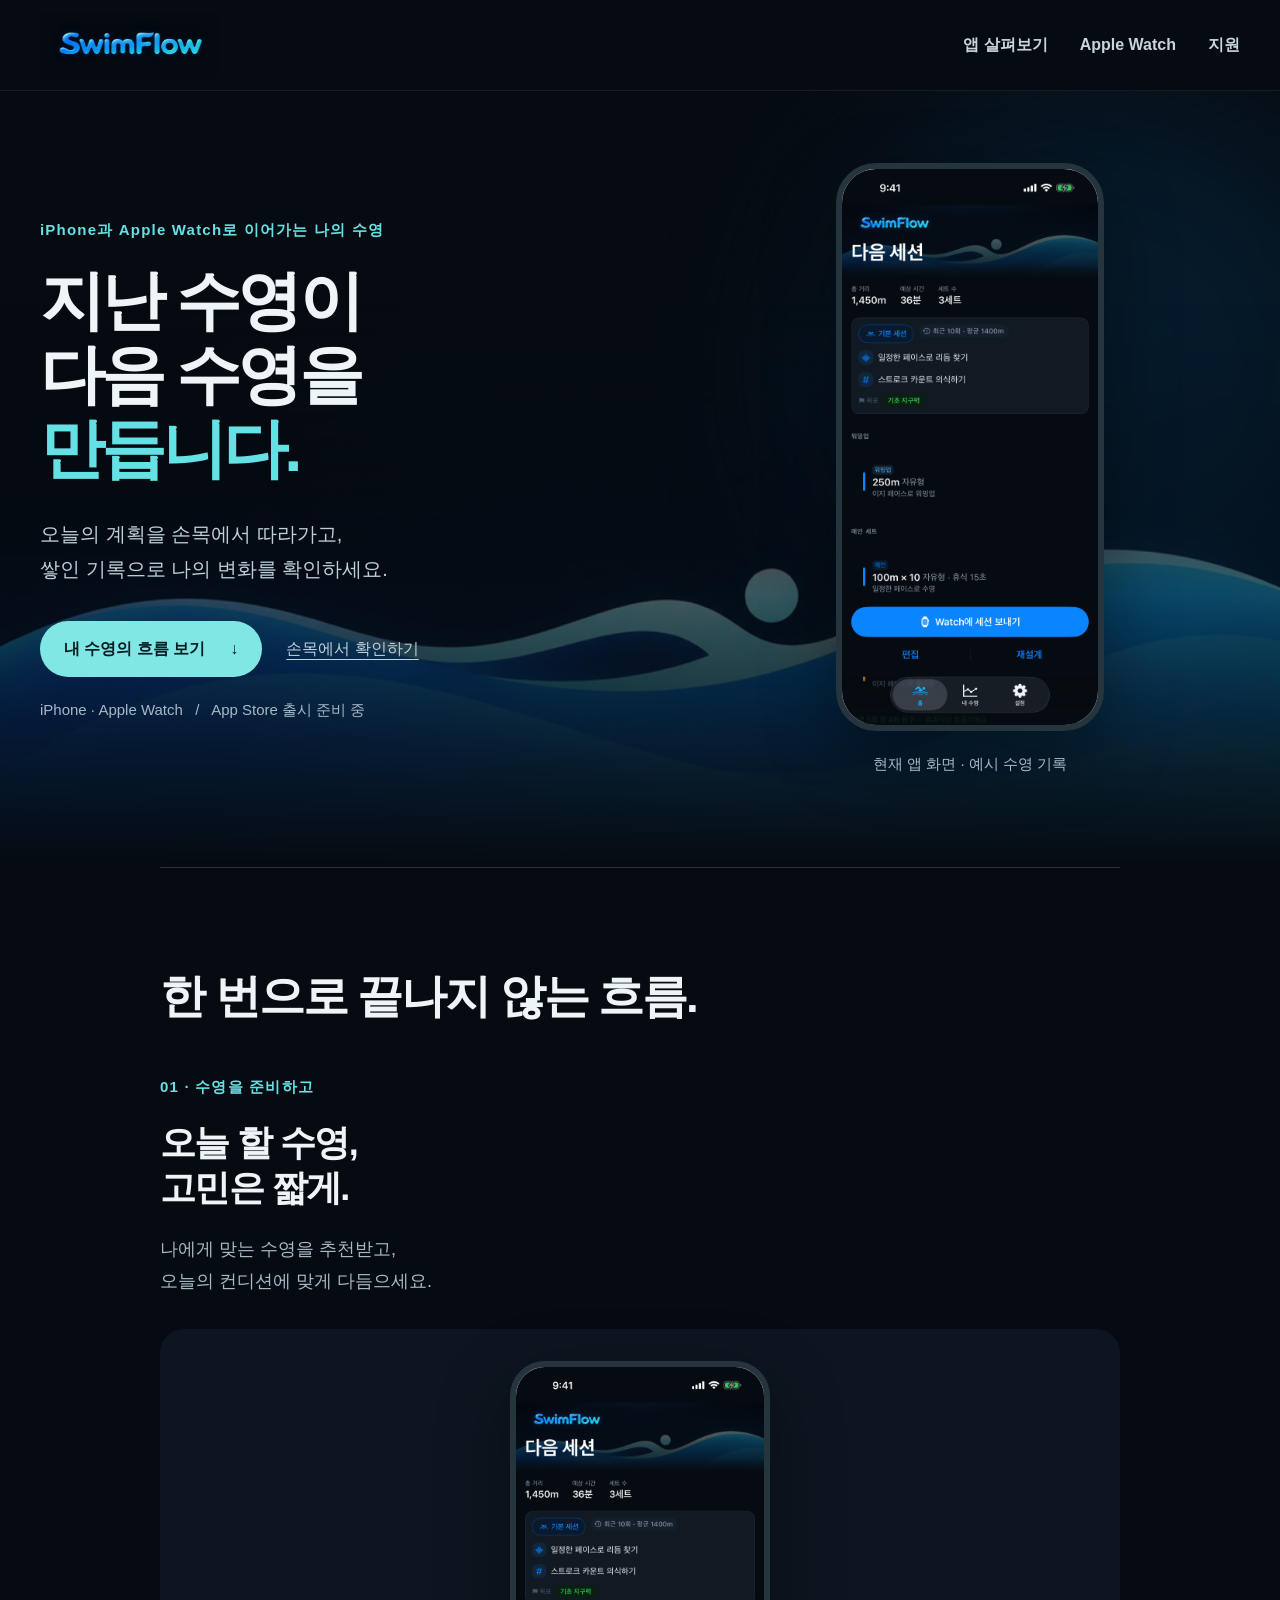
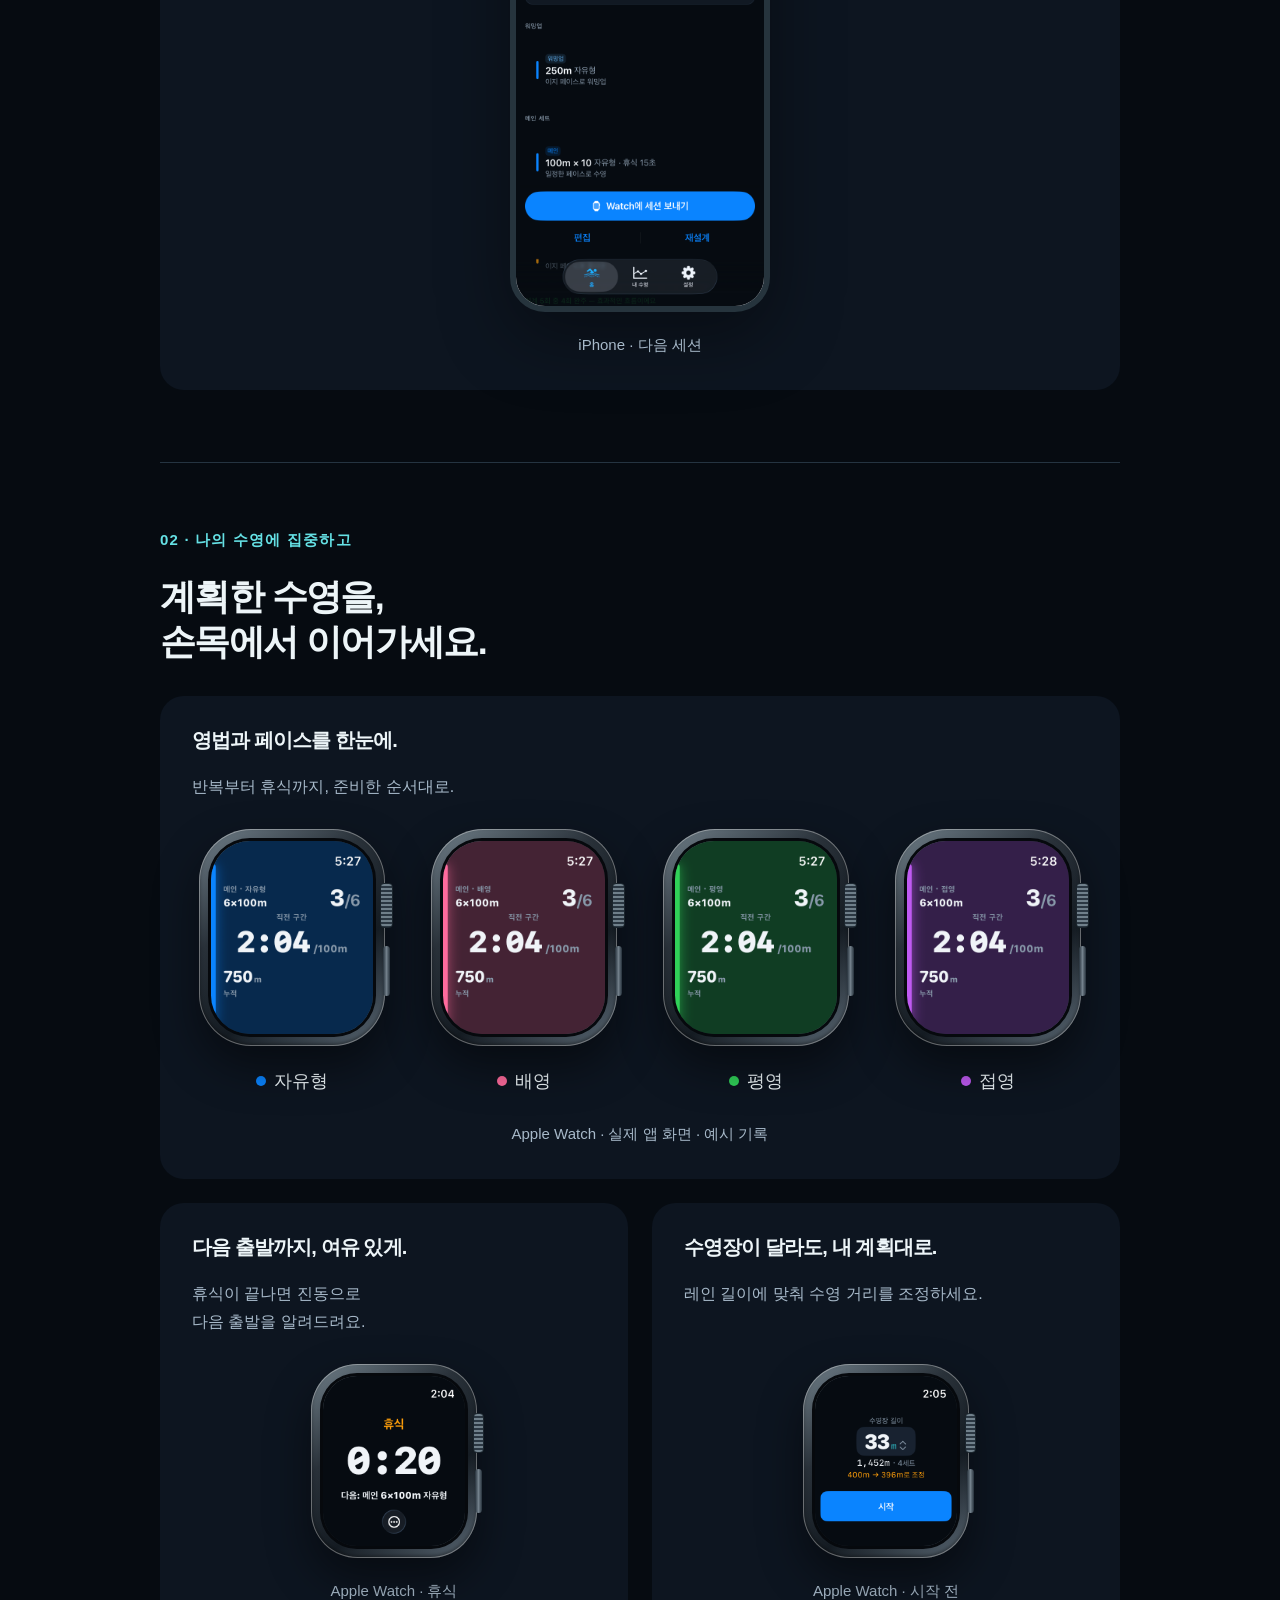
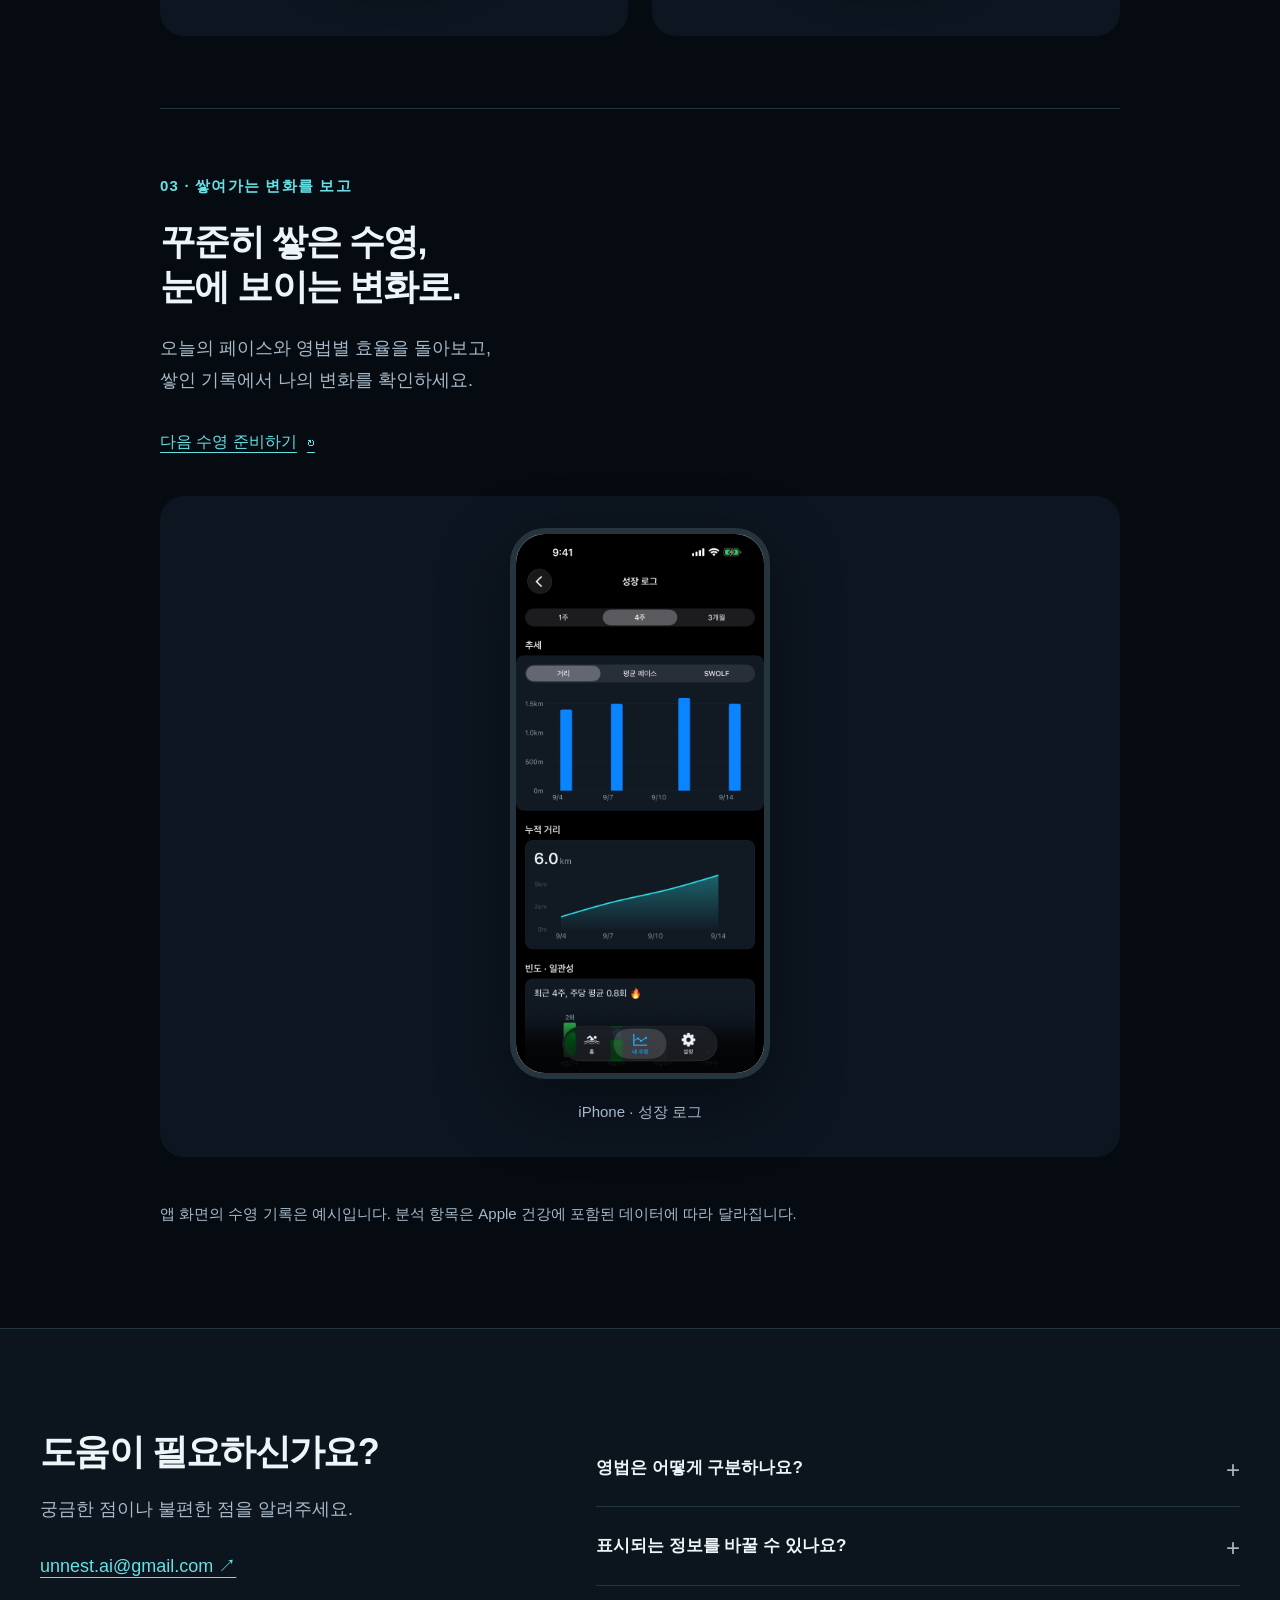
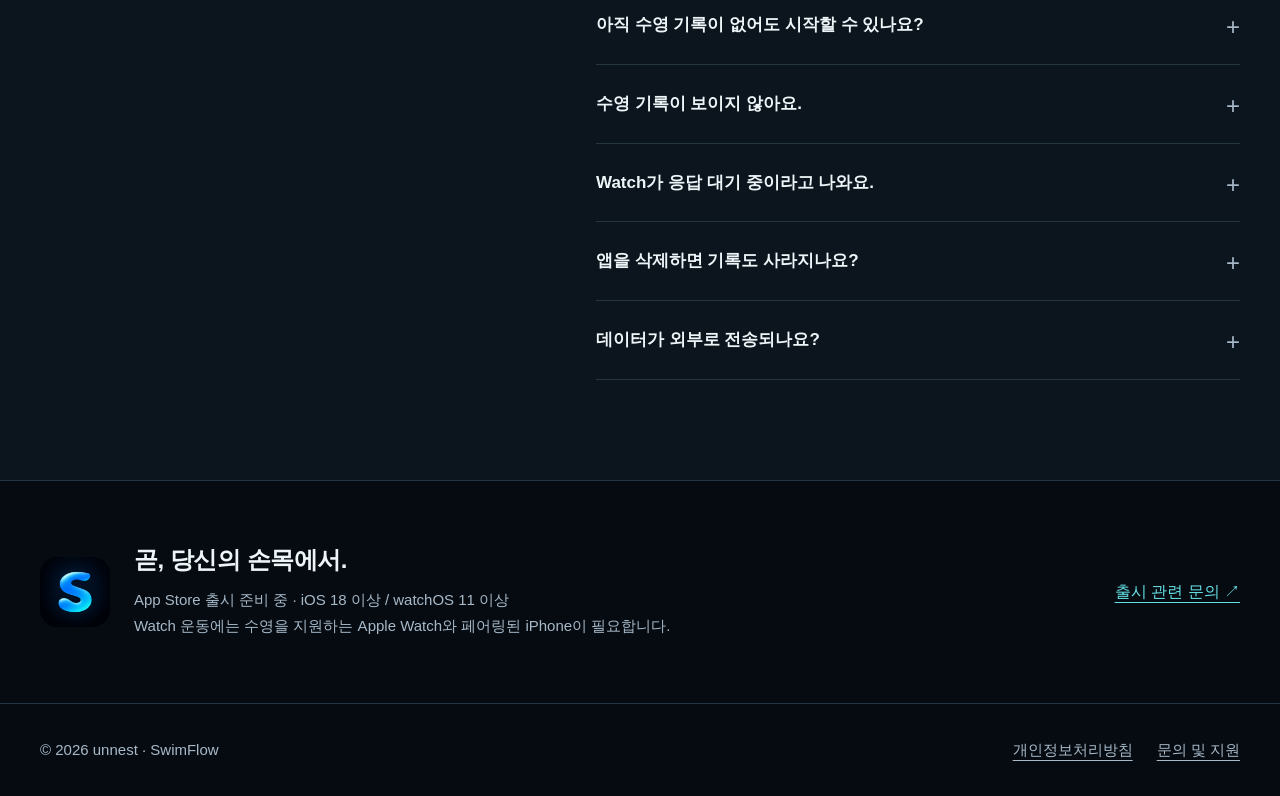
==== commit 1f0e9aa3: "Show all swim stages and align Watch stroke galleries" ====
--- a/index.html
+++ b/index.html
@@ -4,9 +4,9 @@
   <meta charset="UTF-8" />
   <meta name="viewport" content="width=device-width, initial-scale=1" />
   <meta name="theme-color" content="#060B11" />
-  <title>SwimFlow — 지난 수영이 다음 수영을 만듭니다</title>
+  <title>SwimFlow · 지난 수영이 다음 수영을 만듭니다</title>
   <meta name="description" content="오늘의 수영을 준비하고, 손목에서 계획대로 이어가세요. 쌓인 기록은 다음 수영의 바탕이 됩니다." />
-  <meta property="og:title" content="SwimFlow — 지난 수영이 다음 수영을 만듭니다" />
+  <meta property="og:title" content="SwimFlow · 지난 수영이 다음 수영을 만듭니다" />
   <meta property="og:description" content="오늘의 수영을 준비하고, 손목에서 계획대로 이어가세요. 쌓인 기록은 다음 수영의 바탕이 됩니다." />
   <meta property="og:type" content="website" />
   <meta property="og:url" content="https://swimflow.unnest.app/" />
@@ -17,9 +17,9 @@
   <meta property="og:image:type" content="image/png" />
   <meta property="og:image:width" content="1200" />
   <meta property="og:image:height" content="630" />
-  <meta property="og:image:alt" content="SwimFlow — 지난 수영이 다음 수영을 만듭니다. 세션 준비부터 Watch 수영, 기록 분석까지." />
+  <meta property="og:image:alt" content="SwimFlow · 지난 수영이 다음 수영을 만듭니다. 세션 준비부터 Watch 수영, 기록 분석까지." />
   <meta name="twitter:card" content="summary_large_image" />
-  <meta name="twitter:title" content="SwimFlow — 지난 수영이 다음 수영을 만듭니다" />
+  <meta name="twitter:title" content="SwimFlow · 지난 수영이 다음 수영을 만듭니다" />
   <meta name="twitter:description" content="오늘의 수영을 준비하고, 손목에서 계획대로 이어가세요. 쌓인 기록은 다음 수영의 바탕이 됩니다." />
   <meta name="twitter:image" content="https://swimflow.unnest.app/assets/swimflow-share-release-1.png" />
   <link rel="icon" type="image/png" href="assets/app-icon.png" />
@@ -65,81 +65,65 @@
       <div class="section-heading">
         <h2 id="journey-title">한 번으로 끝나지 않는 흐름.</h2>
       </div>
-      <div class="journey-layout">
-        <div class="flywheel">
-          <svg class="wheel-path" viewBox="0 0 360 360" aria-hidden="true">
-            <defs><marker id="loop-arrow" markerWidth="8" markerHeight="8" refX="6" refY="4" orient="auto"><path d="M1 1 L6 4 L1 7" fill="none" stroke="currentColor" stroke-width="1.5" /></marker></defs>
-            <circle cx="180" cy="180" r="120" fill="none" stroke="currentColor" opacity=".15" />
-            <g fill="none" stroke="currentColor" stroke-width="1.5" marker-end="url(#loop-arrow)">
-              <path d="M235 74 A120 120 0 0 1 297 206" />
-              <path d="M207 297 A120 120 0 0 1 163 299" />
-              <path d="M64 211 A120 120 0 0 1 96 94" />
-            </g>
-          </svg>
-          <svg class="compact-wheel-path" viewBox="0 0 360 280" aria-hidden="true">
-            <defs><marker id="compact-loop-arrow" markerWidth="9" markerHeight="9" refX="7" refY="4.5" orient="auto"><path d="M1 1 L7 4.5 L1 8" fill="none" stroke="currentColor" stroke-width="1.8" /></marker></defs>
-            <g fill="none" stroke="currentColor" stroke-width="2.5" marker-end="url(#compact-loop-arrow)">
-              <path d="M245 44 C301 62 322 102 309 154" />
-              <path d="M237 221 C203 251 157 251 123 221" />
-              <path d="M51 154 C38 102 59 62 115 44" />
-            </g>
-          </svg>
-          <p class="wheel-center" aria-hidden="true">기록이 쌓일수록<br /><strong>나에게 맞게</strong></p>
-          <div class="loop-tabs" data-tabs aria-label="준비, 집중, 변화, 다시 준비로 이어지는 수영 단계">
-            <a id="tab-plan" class="loop-node node-plan" href="#panel-plan" data-tab aria-controls="panel-plan" aria-label="01 다음 수영을 준비하고"><span class="step" aria-hidden="true">01</span><strong><span class="loop-label-full">다음 수영을<br />준비하고</span><span class="loop-label-short" aria-hidden="true">준비</span></strong></a>
-            <a id="tab-swim" class="loop-node node-swim" href="#panel-swim" data-tab aria-controls="panel-swim" aria-label="02 나의 수영에 집중하고"><span class="step" aria-hidden="true">02</span><strong><span class="loop-label-full">나의 수영에<br />집중하고</span><span class="loop-label-short" aria-hidden="true">수영</span></strong></a>
-            <a id="tab-review" class="loop-node node-review" href="#panel-review" data-tab aria-controls="panel-review" aria-label="03 쌓여가는 변화를 보고"><span class="step" aria-hidden="true">03</span><strong><span class="loop-label-full">쌓여가는<br />변화를 보고</span><span class="loop-label-short" aria-hidden="true">변화</span></strong></a>
+      <div class="journey-content">
+        <section class="journey-panel" id="panel-plan" aria-labelledby="plan-title">
+          <div class="panel-copy">
+            <p class="eyebrow">01 · 수영을 준비하고</p>
+            <h3 id="plan-title">오늘 할 수영,<br />고민은 짧게.</h3>
+            <p>나에게 맞는 수영을 추천받고,<br />오늘의 컨디션에 맞게 다듬으세요.</p>
           </div>
-          <p class="loop-caption">이번 기록으로, 다음 수영을 준비합니다 <span aria-hidden="true">↻</span></p>
-        </div>
-        <div class="journey-content">
-          <section class="journey-panel" id="panel-plan" aria-labelledby="plan-title" tabindex="0">
-            <div class="panel-copy">
-              <p class="eyebrow">iPhone · 수영 전</p>
-              <h3 id="plan-title">오늘 할 수영,<br />고민은 짧게.</h3>
-              <p>나에게 맞는 수영을 추천받고,<br />오늘의 컨디션에 맞게 다듬으세요.</p>
-            </div>
-            <figure class="panel-visual">
-              <div class="phone"><img src="assets/app-home-release.png" width="1320" height="2868" alt="첫 출시 홈 화면. 다음 세션의 추천 구성과 편집, 재설계 기능" loading="lazy" /></div>
-              <figcaption class="screen-note">iPhone · 다음 세션</figcaption>
-            </figure>
-          </section>
-          <section class="journey-panel swim-panel" id="panel-swim" aria-labelledby="swim-title" tabindex="0">
-            <div class="panel-copy" id="watch">
-              <p class="eyebrow">Apple Watch · 수영 중</p>
-              <h3 id="swim-title">계획한 수영을,<br />손목에서 이어가세요.</h3>
-            </div>
-            <div class="watch-demo">
-              <div class="state-tabs" data-tabs aria-label="Watch 화면 살펴보기">
-                <a id="tab-active" href="#watch-active" data-tab aria-controls="watch-active">수영 중</a>
-                <a id="tab-rest" href="#watch-rest" data-tab aria-controls="watch-rest">휴식</a>
-                <a id="tab-lane" href="#watch-lane" data-tab aria-controls="watch-lane">시작 전</a>
+          <figure class="panel-visual">
+            <div class="phone"><img src="assets/app-home-release.png" width="1320" height="2868" alt="첫 출시 홈 화면. 다음 세션의 추천 구성과 편집, 재설계 기능" loading="lazy" /></div>
+            <figcaption class="screen-note">iPhone · 다음 세션</figcaption>
+          </figure>
+        </section>
+        <section class="journey-panel swim-panel" id="panel-swim" aria-labelledby="swim-title">
+          <div class="panel-copy" id="watch">
+            <p class="eyebrow">02 · 나의 수영에 집중하고</p>
+            <h3 id="swim-title">계획한 수영을,<br />손목에서 이어가세요.</h3>
+          </div>
+          <div class="watch-demo">
+            <section class="stroke-gallery" id="watch-active" aria-labelledby="active-title">
+              <div class="watch-explanation">
+                <h4 id="active-title">영법과 페이스를 한눈에.</h4>
+                <p>반복부터 휴식까지, 준비한 순서대로.</p>
               </div>
-              <section class="watch-state" id="watch-active" aria-labelledby="active-title" tabindex="0">
-                <div class="watch-explanation">
-                  <h4 id="active-title">영법과 페이스를 한눈에.</h4>
-                  <p>반복부터 휴식까지, 준비한 순서대로.</p>
-                </div>
+              <div class="stroke-screens">
                 <figure class="watch-figure">
-                  <div class="watch-case"><div class="watch-screen"><img src="assets/watch-release.png" width="416" height="496" alt="첫 출시 기본 화면. 자유형 6회 중 3회 완료, 직전 구간 2분 4초 /100m와 누적 750m." loading="lazy" /></div></div>
-                  <figcaption class="screen-note">실제 앱 화면 · 예시 기록</figcaption>
+                  <div class="watch-case"><div class="watch-screen"><img src="assets/watch-freestyle-release.png" width="416" height="496" alt="자유형 운동 화면. 6회 중 3회 완료, 직전 구간 2분 4초 /100m와 누적 750m. 예시 기록." loading="lazy" /></div></div>
+                  <figcaption class="stroke-caption"><i class="freestyle" aria-hidden="true"></i>자유형</figcaption>
                 </figure>
+                <figure class="watch-figure">
+                  <div class="watch-case"><div class="watch-screen"><img src="assets/watch-backstroke-release.png" width="416" height="496" alt="배영 운동 화면. 6회 중 3회 완료, 직전 구간 2분 4초 /100m와 누적 750m. 예시 기록." loading="lazy" /></div></div>
+                  <figcaption class="stroke-caption"><i class="backstroke" aria-hidden="true"></i>배영</figcaption>
+                </figure>
+                <figure class="watch-figure">
+                  <div class="watch-case"><div class="watch-screen"><img src="assets/watch-breaststroke-release.png" width="416" height="496" alt="평영 운동 화면. 6회 중 3회 완료, 직전 구간 2분 4초 /100m와 누적 750m. 예시 기록." loading="lazy" /></div></div>
+                  <figcaption class="stroke-caption"><i class="breaststroke" aria-hidden="true"></i>평영</figcaption>
+                </figure>
+                <figure class="watch-figure">
+                  <div class="watch-case"><div class="watch-screen"><img src="assets/watch-butterfly-release.png" width="416" height="496" alt="접영 운동 화면. 6회 중 3회 완료, 직전 구간 2분 4초 /100m와 누적 750m. 예시 기록." loading="lazy" /></div></div>
+                  <figcaption class="stroke-caption"><i class="butterfly" aria-hidden="true"></i>접영</figcaption>
+                </figure>
+              </div>
+              <p class="screen-note">Apple Watch · 실제 앱 화면 · 예시 기록</p>
+            </section>
+            <div class="watch-support-grid">
+              <section class="watch-state" id="watch-rest" aria-labelledby="rest-title">
+                <div class="watch-explanation"><h4 id="rest-title">다음 출발까지, 여유 있게.</h4><p>휴식이 끝나면 진동으로<br />다음 출발을 알려드려요.</p></div>
+                <figure class="watch-figure"><div class="watch-case"><div class="watch-screen"><img src="assets/watch-rest-release.png" width="416" height="496" alt="남은 휴식 20초와 다음 자유형 메인 세트" loading="lazy" /></div></div><figcaption class="screen-note">Apple Watch · 휴식</figcaption></figure>
               </section>
-              <section class="watch-state" id="watch-rest" aria-labelledby="rest-title" tabindex="0">
-                <div class="watch-explanation"><h4 id="rest-title">다음 출발까지, 여유 있게.</h4><p>휴식이 끝나면 진동으로<br />다음 출발을 알려드려요.</p></div>
-                <figure class="watch-figure"><div class="watch-case"><div class="watch-screen"><img src="assets/watch-rest-release.png" width="416" height="496" alt="남은 휴식 20초와 다음 자유형 메인 세트" loading="lazy" /></div></div><figcaption class="screen-note">실제 앱 화면 · 예시 기록</figcaption></figure>
-              </section>
-              <section class="watch-state" id="watch-lane" aria-labelledby="lane-title" tabindex="0">
+              <section class="watch-state" id="watch-lane" aria-labelledby="lane-title">
                 <div class="watch-explanation"><h4 id="lane-title">수영장이 달라도, 내 계획대로.</h4><p>레인 길이에 맞춰 수영 거리를 조정하세요.</p></div>
-                <figure class="watch-figure"><div class="watch-case"><div class="watch-screen"><img src="assets/watch-lane-release.png" width="416" height="496" alt="33m 수영장에 맞춰 400m 구성을 396m로 조정하는 시작 전 화면" loading="lazy" /></div></div><figcaption class="screen-note">실제 앱 화면 · 예시 기록</figcaption></figure>
+                <figure class="watch-figure"><div class="watch-case"><div class="watch-screen"><img src="assets/watch-lane-release.png" width="416" height="496" alt="33m 수영장에 맞춰 400m 구성을 396m로 조정하는 시작 전 화면" loading="lazy" /></div></div><figcaption class="screen-note">Apple Watch · 시작 전</figcaption></figure>
               </section>
             </div>
-          </section>
-          <section class="journey-panel" id="panel-review" aria-labelledby="review-title" tabindex="0">
-            <div class="panel-copy"><p class="eyebrow">iPhone · 수영 후</p><h3 id="review-title">꾸준히 쌓은 수영,<br />눈에 보이는 변화로.</h3><p>오늘의 페이스와 영법별 효율을 돌아보고,<br />쌓인 기록에서 나의 변화를 확인하세요.</p><a class="text-link" href="#panel-plan">다음 수영 준비하기 <span aria-hidden="true">↻</span></a></div>
-            <figure class="panel-visual"><div class="phone"><img src="assets/app-growth-release.png" width="1320" height="2868" alt="첫 출시 성장 로그. 4주 거리 추세와 누적 거리, 수영 빈도." loading="lazy" /></div><figcaption class="screen-note">iPhone · 성장 로그</figcaption></figure>
-          </section>
-        </div>
+          </div>
+        </section>
+        <section class="journey-panel" id="panel-review" aria-labelledby="review-title">
+          <div class="panel-copy"><p class="eyebrow">03 · 쌓여가는 변화를 보고</p><h3 id="review-title">꾸준히 쌓은 수영,<br />눈에 보이는 변화로.</h3><p>오늘의 페이스와 영법별 효율을 돌아보고,<br />쌓인 기록에서 나의 변화를 확인하세요.</p><a class="text-link" href="#panel-plan">다음 수영 준비하기 <span aria-hidden="true">↻</span></a></div>
+          <figure class="panel-visual"><div class="phone"><img src="assets/app-growth-release.png" width="1320" height="2868" alt="첫 출시 성장 로그. 4주 거리 추세와 누적 거리, 수영 빈도." loading="lazy" /></div><figcaption class="screen-note">iPhone · 성장 로그</figcaption></figure>
+        </section>
       </div>
       <p class="fineprint">앱 화면의 수영 기록은 예시입니다. 분석 항목은 Apple 건강에 포함된 데이터에 따라 달라집니다.</p>
     </section>
--- a/site.css
+++ b/site.css
@@ -47,45 +47,29 @@
 .hero-water img { position:absolute; width:100%; max-width:none; bottom:-36vw; min-width:1050px; left:50%; transform:translateX(-50%); }
 .hero::after { content:""; position:absolute; z-index:-2; width:550px; height:550px; border-radius:50%; background:#063151; filter:blur(90px); right:-100px; top:0; opacity:.42; }
 .section { padding-block:100px; }
-#journey { border-top:1px solid var(--line); }
+#journey { border-top:1px solid var(--line); max-width:960px; }
 .section-heading h2 { font-size:clamp(2rem,4vw,2.875rem); font-weight:700; }
-.journey-layout { display:grid; grid-template-columns:minmax(280px,360px) minmax(0,1fr); gap:48px; align-items:start; margin-top:64px; }
-.flywheel { position:relative; width:100%; max-width:360px; min-height:390px; margin:20px auto 0; }
-.wheel-path { width:100%; display:block; color:var(--cyan); }
-.compact-wheel-path { display:none; color:var(--cyan); }
-.wheel-center { position:absolute; top:40%; left:50%; transform:translate(-50%,-50%); width:150px; text-align:center; font-size:var(--small); color:var(--muted); }
-.wheel-center strong { font-weight:650; color:var(--text); }
-.loop-tabs { position:absolute; inset:0 0 30px; }
-.loop-node { position:absolute; display:flex; flex-direction:column; align-items:center; justify-content:center; gap:8px; width:43%; min-height:112px; padding:10px 8px; border:1px solid var(--line); border-radius:18px; background:var(--bg); text-decoration:none; text-align:center; line-height:1.5; }
-.loop-node .step { color:var(--cyan); font-size:var(--small); font-variant-numeric:tabular-nums; }
-.loop-node strong { font-size:1.0625rem; font-weight:600; }
-.loop-label-short { display:none; }
-.loop-node[aria-selected=true],.loop-node:hover { border-color:var(--cyan); background:#10262e; }
-.loop-node[aria-selected=true] { box-shadow:0 0 30px #65e1e50b; }
-.node-plan { top:0; left:50%; transform:translateX(-50%); }
-.node-swim { top:58%; right:0; }
-.node-review { top:58%; left:0; }
-.loop-caption { margin-top:20px; text-align:center; color:var(--muted); font-size:var(--small); }
-.loop-caption span { color:var(--cyan); }
-.journey-panel { display:grid; grid-template-columns:minmax(0,1fr) minmax(180px,230px); align-items:center; gap:32px; }
-.journey-panel+.journey-panel { margin-top:64px; padding-top:48px; border-top:1px solid var(--line); }
-.journey-content.enhanced>.journey-panel { margin-top:0; padding-top:0; border:0; }
+.journey-content { margin-top:48px; }
+.journey-panel { min-width:0; }
+.journey-panel .panel-copy { margin-bottom:32px; }
+.journey-panel+.journey-panel { margin-top:72px; padding-top:64px; border-top:1px solid var(--line); }
 .panel-copy h3 { font-size:clamp(1.875rem,3vw,2.25rem); margin-bottom:24px; }
 .panel-copy>p:not(.eyebrow) { color:var(--muted); }
 .panel-copy .text-link { margin-top:24px; color:var(--cyan); }
 .feature-points { list-style:none; margin:24px 0 0; padding:0; }
 .feature-points li { padding:14px 0; border-bottom:1px solid var(--line); font-size:1rem; color:#c5d3df; }
-.panel-visual { justify-self:center; min-width:0; }
-.panel-visual .phone { width:230px; border-radius:35px; }
-.swim-panel { display:block; }
-.swim-panel .panel-copy { margin-bottom:24px; }
-.swim-panel h3 br { display:none; }
-.state-tabs { display:flex; flex-wrap:wrap; gap:8px; margin-bottom:28px; }
-.state-tabs a { display:inline-flex; align-items:center; justify-content:center; padding:8px 18px; min-height:48px; border:1px solid var(--line); border-radius:999px; color:var(--muted); text-decoration:none; font-size:1rem; }
-.state-tabs a[aria-selected=true] { background:var(--text); color:var(--bg); border-color:var(--text); }
-.watch-state { display:grid; grid-template-columns:minmax(0,1fr) minmax(0,230px); align-items:center; gap:32px; }
-.watch-state+.watch-state { margin-top:36px; }
-.watch-demo.enhanced>.watch-state { margin-top:0; }
+.panel-visual { display:flex; flex-direction:column; align-items:center; min-width:0; padding:32px; border-radius:24px; background:var(--raised); }
+.panel-visual .phone { width:260px; border-radius:35px; }
+
+.stroke-gallery { padding:32px; border-radius:24px; background:var(--raised); }
+.stroke-screens { display:grid; grid-template-columns:repeat(4,minmax(0,1fr)); gap:32px; margin-top:28px; }
+.stroke-screens .watch-figure { width:100%; max-width:230px; justify-self:center; }
+.stroke-caption { display:flex; align-items:center; justify-content:center; gap:8px; margin-top:20px; font-size:var(--body); }
+.stroke-caption i { width:10px; height:10px; border-radius:50%; }
+.stroke-gallery>.screen-note { margin-top:24px; }
+.watch-support-grid { display:grid; grid-template-columns:repeat(2,minmax(0,1fr)); gap:24px; margin-top:24px; }
+.watch-state { display:flex; flex-direction:column; align-items:stretch; gap:28px; padding:32px; border-radius:24px; background:var(--raised); }
+.watch-state .watch-figure { width:180px; align-self:center; margin-top:auto; }
 .watch-figure { min-width:0; }
 .watch-case { position:relative; isolation:isolate; width:calc(100% - 14px); max-width:230px; margin-inline:auto; padding:9px; border-radius:28% / 24%; background:linear-gradient(145deg,#71808a,#293139 35%,#151c23 65%,#5b6975); box-shadow:inset 0 0 0 1px #ffffff59,inset 0 -2px 4px #0008,0 20px 45px #0007; }
 .watch-case::before { content:""; position:absolute; z-index:-1; right:-4.5%; top:25%; width:6%; height:20%; border-radius:4px; background:repeating-linear-gradient(180deg,#70808b 0 2px,#2b3742 2px 4px); border:1px solid #1b252d; }
@@ -131,19 +115,6 @@
 .footer-inner,.footer-links { display:flex; gap:24px; align-items:center; justify-content:space-between; }
 .footer-links a { display:inline-flex; align-items:center; min-height:44px; }
 @media(max-width:1100px) {
-  .journey-layout { grid-template-columns:minmax(0,1fr); gap:32px; margin-top:32px; }
-  .flywheel { max-width:340px; min-height:0; margin:0 auto; }
-  .wheel-path,.wheel-center,.loop-label-full { display:none; }
-  .compact-wheel-path { display:block; width:100%; }
-  .loop-label-short { display:inline; }
-  .loop-tabs { position:absolute; inset:0 0 auto; aspect-ratio:9/7; }
-  .loop-node { position:absolute; width:34%; min-height:88px; gap:4px; padding:12px 8px; border-radius:16px; }
-  .node-plan { top:0; left:50%; transform:translateX(-50%); }
-  .node-swim { top:60%; right:0; }
-  .node-review { top:60%; left:0; }
-  .loop-node strong { font-size:1.125rem; }
-  .loop-caption { margin-top:12px; }
-  .swim-panel h3 br { display:initial; }
   .pace-key { grid-template-columns:repeat(2,minmax(0,1fr)); }
   .stroke-key { grid-template-columns:repeat(2,minmax(0,1fr)); }
 }
@@ -164,14 +135,16 @@
   .hero-water img { min-width:1200px; bottom:-650px; }
   .hero-water { mask-image:linear-gradient(transparent 5%,#000 50%,transparent 100%); }
   .section { padding-block:64px; }
-  .journey-layout { margin-top:28px; gap:28px; }
-  .journey-panel { grid-template-columns:minmax(0,1fr); }
+  .journey-content { margin-top:32px; }
+  .journey-panel .panel-copy { margin-bottom:24px; }
+  .panel-visual,.stroke-gallery,.watch-state { padding:24px 16px; border-radius:18px; }
+  .journey-panel+.journey-panel { margin-top:48px; padding-top:40px; }
+  .stroke-screens { grid-template-columns:repeat(2,minmax(0,1fr)); gap:28px 20px; }
+  .watch-support-grid { grid-template-columns:minmax(0,1fr); gap:20px; margin-top:20px; }
   .panel-copy h3 { font-size:1.9375rem; }
   .panel-visual .phone { width:248px; }
-  .watch-state { grid-template-columns:minmax(0,1fr); gap:24px; }
+
   .watch-figure { width:min(230px,100%); margin-inline:auto; }
-  .state-tabs { gap:8px; margin-bottom:24px; }
-  .state-tabs a { flex:1; padding-inline:10px; }
   .watch-explanation h4 { margin-bottom:18px; }
   .support-grid { grid-template-columns:minmax(0,1fr); gap:28px; }
   .support-intro h2 { font-size:1.875rem; }
@@ -186,20 +159,9 @@
   *,*::before,*::after { animation:none!important; transition:none!important; scroll-behavior:auto!important; }
 }
 @media(forced-colors:active) {
-  .button,.loop-node,.state-tabs a,.phone,.watch-case,details { border:1px solid ButtonText; }
+  .button,.phone,.watch-case,details { border:1px solid ButtonText; }
   [aria-selected=true] { outline:3px solid Highlight; }
   .hero-water { display:none; }
 }
 .pace-details { margin-top:20px; border-top:1px solid var(--line); }
 .pace-details summary { font-size:1rem; color:var(--cyan); }
-/* At enlarged text sizes, preserve the loop order without overlapping nodes. */
-.flywheel { container-type:inline-size; }
-@container (max-width:15rem) {
-  .wheel-path,.compact-wheel-path,.wheel-center { display:none; }
-  .loop-tabs { position:relative; inset:auto; aspect-ratio:auto; display:grid; grid-template-columns:minmax(0,1fr); gap:16px; padding-left:22px; }
-  .loop-tabs::before { content:""; position:absolute; left:0; top:36px; bottom:36px; width:18px; border:2px solid var(--cyan); border-right:0; border-radius:14px 0 0 14px; }
-  .loop-tabs::after { content:"→"; position:absolute; left:9px; top:16px; color:var(--cyan); }
-  .loop-node { position:relative; top:auto; left:auto; right:auto; transform:none; width:100%; min-height:0; padding:18px; }
-  .loop-node:not(:last-child)::after { content:"↓"; position:absolute; top:auto; bottom:-22px; right:14px; transform:none; color:var(--cyan); background:var(--bg); }
-  .loop-caption { margin-top:24px; }
-}
